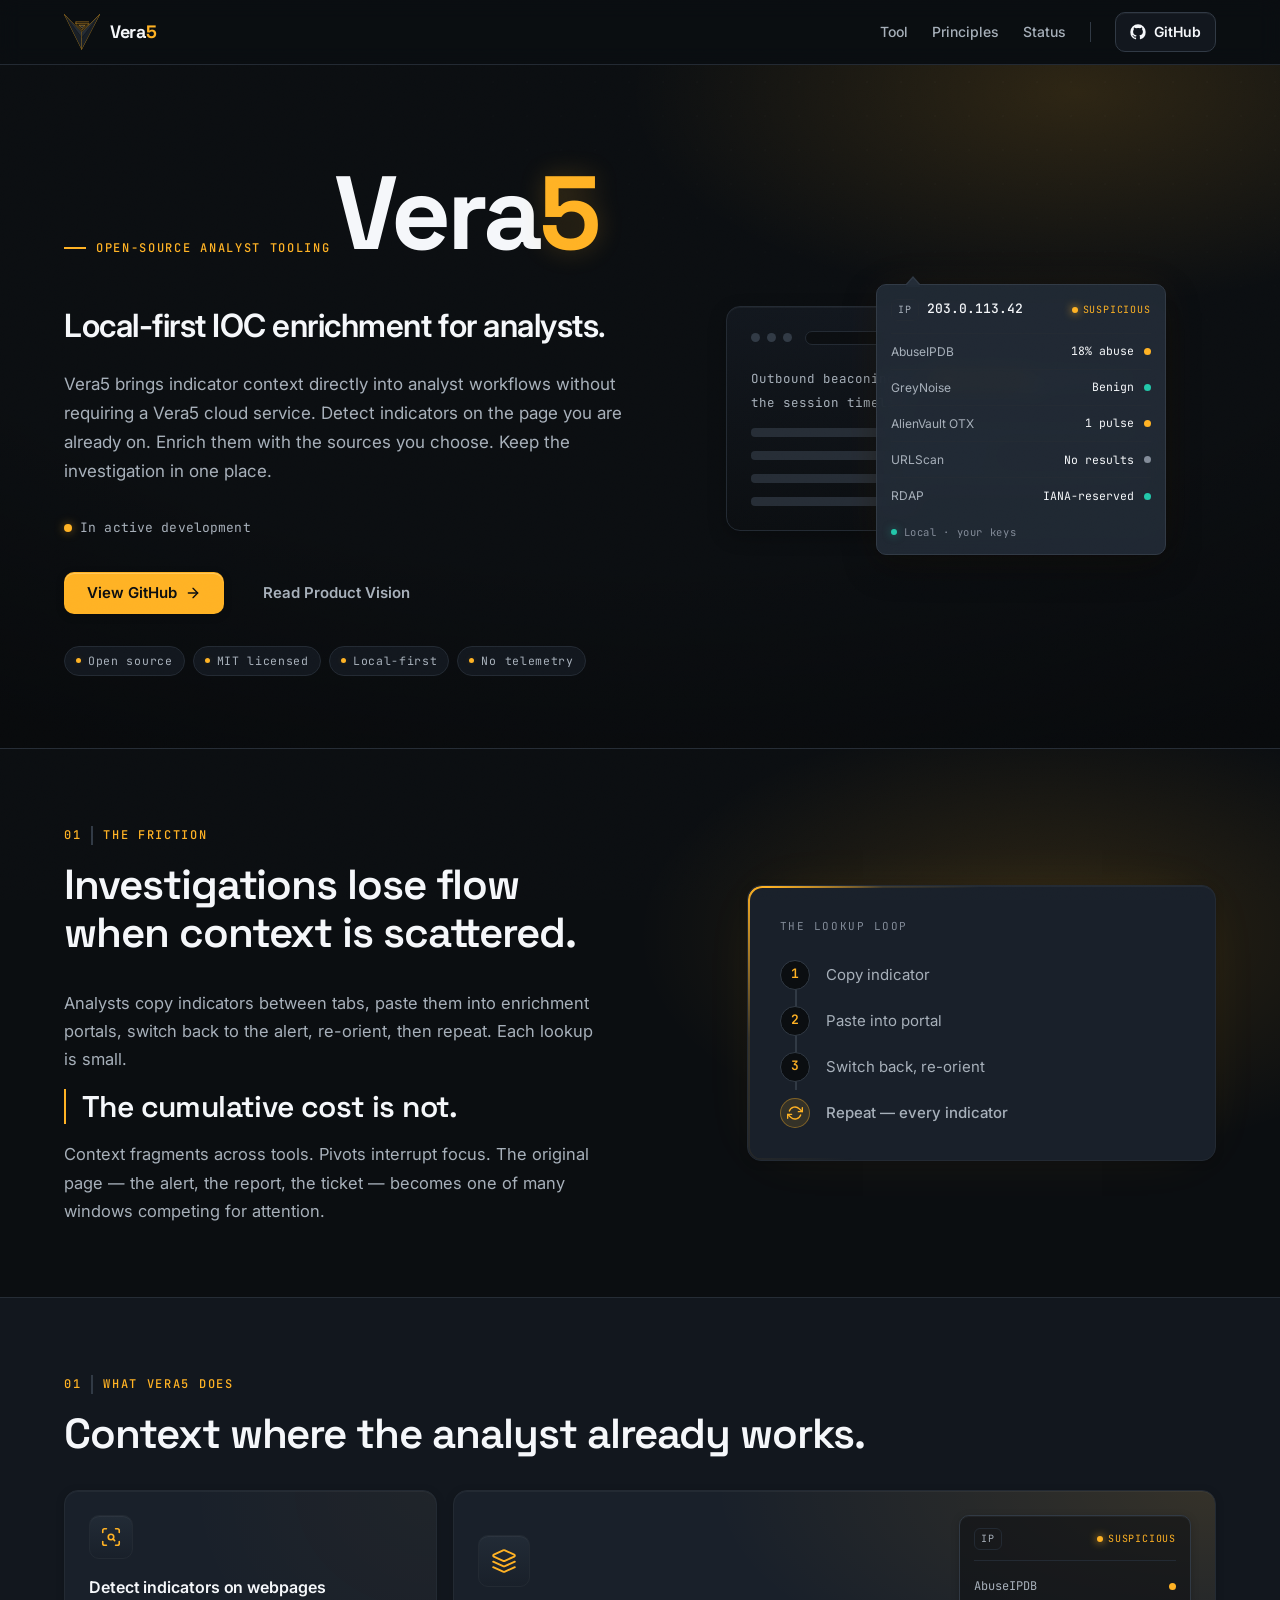
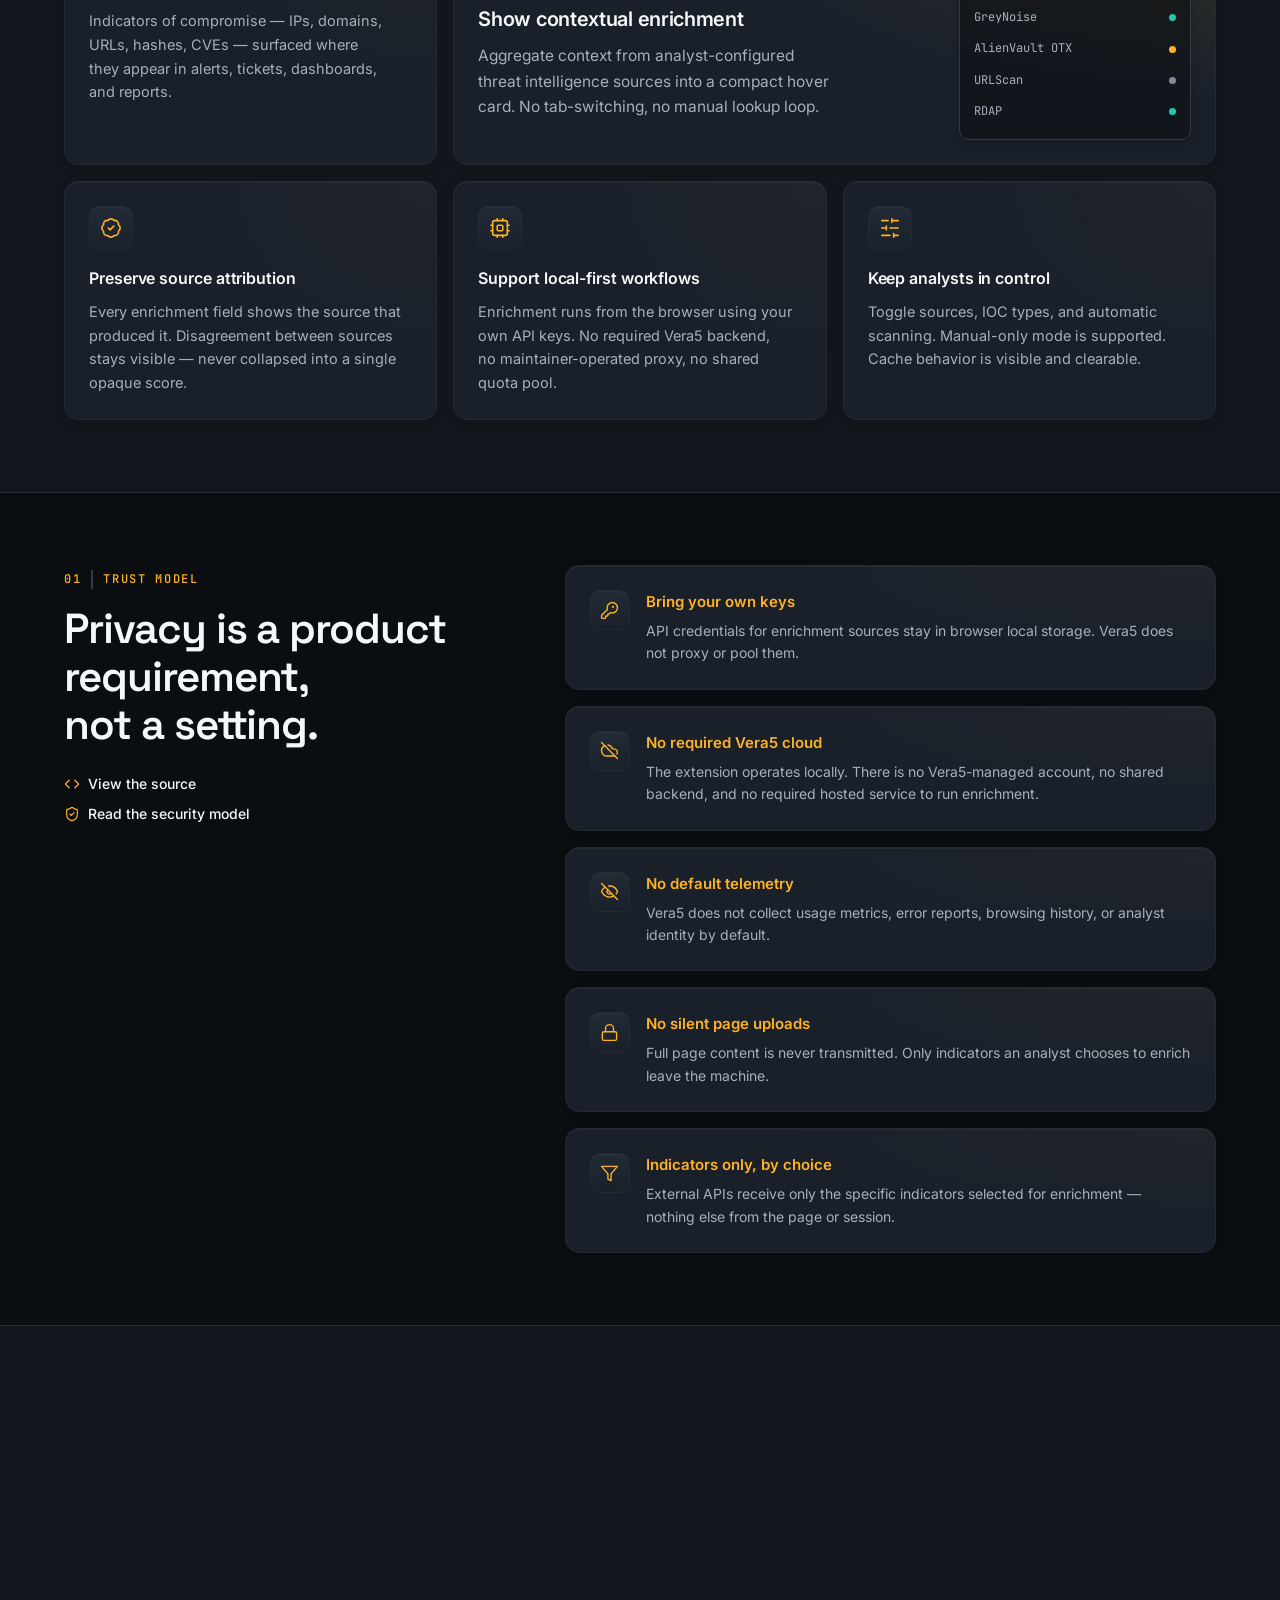
==== frontend/index.html @ a5fadba0 "feat(hero): adjusting UI/UX" ====
<!DOCTYPE html>
<html lang="en">
<head>
<meta charset="UTF-8">
<meta name="viewport" content="width=device-width, initial-scale=1">
<title>Vera5 &mdash; Local-first IOC enrichment for analysts</title>
<meta name="description" content="Vera5 is an open-source, local-first IOC enrichment tool for SOC analysts, CTI researchers, DFIR operators, malware analysts, and threat hunters. Currently in active development.">
<meta name="theme-color" content="#0B0E11">
<meta name="color-scheme" content="dark">
<link rel="canonical" href="https://vera5.io/">

<meta property="og:title" content="Vera5 — Local-first IOC enrichment for analysts">
<meta property="og:description" content="Open-source browser-based IOC enrichment. Local-first. Bring your own keys. No required Vera5 cloud service.">
<meta property="og:type" content="website">
<meta property="og:url" content="https://vera5.io/">
<meta property="og:site_name" content="Vera5">
<meta property="og:locale" content="en_US">
<meta property="og:image" content="https://vera5.io/assets/og-cover.png">
<meta property="og:image:type" content="image/png">
<meta property="og:image:width" content="1200">
<meta property="og:image:height" content="630">
<meta property="og:image:alt" content="Vera5 — local-first IOC enrichment. A hover card showing the IP 203.0.113.42 enriched across AbuseIPDB, GreyNoise, AlienVault OTX, and RDAP.">

<meta name="twitter:card" content="summary_large_image">
<meta name="twitter:title" content="Vera5 — Local-first IOC enrichment for analysts">
<meta name="twitter:description" content="Open-source browser-based IOC enrichment. Local-first. Bring your own keys. No required Vera5 cloud service.">
<meta name="twitter:image" content="https://vera5.io/assets/og-cover.png">

<link rel="preconnect" href="https://fonts.googleapis.com">
<link rel="preconnect" href="https://fonts.gstatic.com" crossorigin>
<link rel="stylesheet" href="https://fonts.googleapis.com/css2?family=Inter:wght@400;500;600;700&family=JetBrains+Mono:wght@400;500;600&family=Space+Grotesk:wght@500;600;700&display=swap">

<link rel="icon" type="image/svg+xml" href="assets/logo.svg">
<link rel="icon" type="image/png" href="assets/logo.png">
<link rel="apple-touch-icon" href="assets/logo.png">

<link rel="stylesheet" href="styles.css">

<script type="application/ld+json">
{
  "@context": "https://schema.org",
  "@type": "SoftwareApplication",
  "name": "Vera5",
  "url": "https://vera5.io/",
  "applicationCategory": "SecurityApplication",
  "operatingSystem": "Web browser",
  "description": "Open-source, local-first IOC enrichment for analysts. Detect indicators on the page you are on and enrich them with the sources you choose — no required Vera5 cloud service.",
  "license": "https://opensource.org/licenses/MIT",
  "isAccessibleForFree": true,
  "offers": { "@type": "Offer", "price": "0", "priceCurrency": "USD" },
  "author": { "@type": "Organization", "name": "Vera5", "url": "https://vera5.io/" },
  "codeRepository": "https://github.com/0xCBradford/Vera5"
}
</script>
</head>
<body>

<a class="skip-link" href="#main">Skip to content</a>

<header class="site-header">
  <div class="container nav-container">
    <a class="brand" href="#" aria-label="Vera5 home">
      <img class="brand-logo" src="assets/logo-mark.svg" alt="" width="36" height="36">
      <span class="brand-mark">Vera<span class="brand-5">5</span></span>
    </a>
    <nav class="primary-nav" aria-label="Primary">
      <a href="#product">Tool</a>
      <a href="#principles">Principles</a>
      <a href="#status">Status</a>
      <span class="nav-divider" aria-hidden="true"></span>
      <a class="nav-github" href="https://github.com/0xCBradford/Vera5" rel="noopener" aria-label="Vera5 on GitHub">
        <svg viewBox="0 0 24 24" fill="currentColor" aria-hidden="true" focusable="false"><path d="M12 .5A11.5 11.5 0 0 0 .5 12a11.5 11.5 0 0 0 7.86 10.92c.575.106.785-.25.785-.555 0-.274-.01-1-.015-1.965-3.197.695-3.872-1.54-3.872-1.54-.523-1.33-1.277-1.685-1.277-1.685-1.043-.713.08-.698.08-.698 1.153.08 1.76 1.184 1.76 1.184 1.026 1.758 2.692 1.25 3.348.955.104-.743.401-1.25.73-1.538-2.553-.29-5.236-1.276-5.236-5.68 0-1.255.448-2.28 1.183-3.085-.119-.29-.513-1.46.112-3.043 0 0 .965-.31 3.165 1.178a10.98 10.98 0 0 1 2.88-.388c.977.004 1.96.132 2.88.388 2.198-1.488 3.162-1.178 3.162-1.178.626 1.583.232 2.753.114 3.043.737.805 1.18 1.83 1.18 3.085 0 4.415-2.687 5.386-5.249 5.67.413.355.78 1.057.78 2.13 0 1.538-.014 2.778-.014 3.156 0 .308.207.667.79.554A11.5 11.5 0 0 0 23.5 12 11.5 11.5 0 0 0 12 .5Z"/></svg>
        <span>GitHub</span>
      </a>
    </nav>
  </div>
</header>

<main id="main">

  <section class="hero">
    <div class="container hero-container">
      <div class="hero-copy">
        <p class="hero-eyebrow"><span class="hero-eyebrow-tick" aria-hidden="true"></span>Open-source analyst tooling</p>
        <h1 class="hero-title">Vera<span class="hero-title-mark">5</span></h1>
        <p class="hero-tagline">Local-first IOC enrichment for analysts.</p>
        <p class="hero-description">
          Vera5 brings indicator context directly into analyst workflows without requiring a Vera5 cloud service. Detect indicators on the page you are already on. Enrich them with the sources you choose. Keep the investigation in one place.
        </p>
        <p class="status-line">
          <span class="status-dot" aria-hidden="true"></span>
          In active development
        </p>
        <div class="hero-actions">
          <a class="btn btn-primary" href="https://github.com/0xCBradford/Vera5" rel="noopener">
            View GitHub
            <svg viewBox="0 0 24 24" fill="none" stroke="currentColor" stroke-width="2" stroke-linecap="round" stroke-linejoin="round" aria-hidden="true" focusable="false"><line x1="5" y1="12" x2="19" y2="12"/><polyline points="12 5 19 12 12 19"/></svg>
          </a>
          <a class="btn btn-secondary" href="#">Read Product Vision</a>
        </div>
        <ul class="hero-creds" aria-label="Project facts">
          <li>Open source</li>
          <li>MIT licensed</li>
          <li>Local-first</li>
          <li>No telemetry</li>
        </ul>
      </div>

      <div class="hero-visual" aria-hidden="true">
        <div class="hv-stage">
          <div class="hv-page">
            <div class="hv-page-head">
              <span class="hv-dot"></span>
              <span class="hv-dot"></span>
              <span class="hv-dot"></span>
              <span class="hv-omnibox"></span>
            </div>
            <p class="hv-text">Outbound beaconing to <span class="hv-ioc">203.0.113.42<span class="hv-cursor"><svg viewBox="0 0 24 24" aria-hidden="true" focusable="false"><path d="M5 2.5l13.5 6.8-5.7 1.4-1.5 5.6z"/></svg></span></span> observed in the session timeline.</p>
            <div class="hv-line"></div>
            <div class="hv-line short"></div>
            <div class="hv-line"></div>
            <div class="hv-line shorter"></div>
          </div>
          <div class="hv-card">
            <div class="hv-card-head">
              <span class="hv-type">IP</span>
              <span class="hv-value">203.0.113.42</span>
              <span class="hv-verdict hv-verdict-amber">Suspicious</span>
            </div>
            <ul class="hv-sources">
              <li><span class="hv-src">AbuseIPDB</span><span class="hv-val">18% abuse</span><span class="hv-flag hv-amber"></span></li>
              <li><span class="hv-src">GreyNoise</span><span class="hv-val">Benign</span><span class="hv-flag hv-teal"></span></li>
              <li><span class="hv-src">AlienVault OTX</span><span class="hv-val">1 pulse</span><span class="hv-flag hv-amber"></span></li>
              <li><span class="hv-src">URLScan</span><span class="hv-val">No results</span><span class="hv-flag hv-muted"></span></li>
              <li><span class="hv-src">RDAP</span><span class="hv-val">IANA-reserved</span><span class="hv-flag hv-teal"></span></li>
            </ul>
            <div class="hv-card-foot">
              <span class="hv-foot-dot"></span>
              Local &middot; your keys
            </div>
          </div>
        </div>
      </div>
    </div>
  </section>

  <section class="section" id="problem">
    <div class="container">
      <div class="problem-layout">
        <div class="problem-copy">
          <p class="section-eyebrow">The friction</p>
          <h2 class="section-title">Investigations lose flow when context is scattered.</h2>
          <div class="section-body">
            <p>Analysts copy indicators between tabs, paste them into enrichment portals, switch back to the alert, re-orient, then repeat. Each lookup is small. <strong class="friction-punch">The cumulative cost is not.</strong></p>
            <p>Context fragments across tools. Pivots interrupt focus. The original page &mdash; the alert, the report, the ticket &mdash; becomes one of many windows competing for attention.</p>
          </div>
        </div>

        <div class="friction-visual" aria-hidden="true">
          <p class="floop-cap">The lookup loop</p>
          <ol class="floop">
            <li><span class="floop-num">1</span><span>Copy indicator</span></li>
            <li><span class="floop-num">2</span><span>Paste into portal</span></li>
            <li><span class="floop-num">3</span><span>Switch back, re-orient</span></li>
            <li class="floop-repeat">
              <span class="floop-num">
                <svg viewBox="0 0 24 24" fill="none" stroke="currentColor" stroke-width="2" stroke-linecap="round" stroke-linejoin="round"><polyline points="23 4 23 10 17 10"/><polyline points="1 20 1 14 7 14"/><path d="M3.51 9a9 9 0 0 1 14.85-3.36L23 10M1 14l4.64 4.36A9 9 0 0 0 20.49 15"/></svg>
              </span>
              <span>Repeat &mdash; every indicator</span>
            </li>
          </ol>
        </div>
      </div>
    </div>
  </section>

  <section class="section section-alt" id="product">
    <div class="container">
      <p class="section-eyebrow">What Vera5 does</p>
      <h2 class="section-title">Context where the analyst already works.</h2>
      <div class="card-grid">

        <article class="card card--scan">
          <span class="card-icon" aria-hidden="true">
            <svg viewBox="0 0 24 24" fill="none" stroke="currentColor" stroke-width="1.75" stroke-linecap="round" stroke-linejoin="round"><path d="M3 7V5a2 2 0 0 1 2-2h2"/><path d="M17 3h2a2 2 0 0 1 2 2v2"/><path d="M21 17v2a2 2 0 0 1-2 2h-2"/><path d="M7 21H5a2 2 0 0 1-2-2v-2"/><circle cx="12" cy="12" r="3"/><path d="m16 16-1.9-1.9"/></svg>
          </span>
          <h3>Detect indicators on webpages</h3>
          <p>Indicators of compromise &mdash; IPs, domains, URLs, hashes, CVEs &mdash; surfaced where they appear in alerts, tickets, dashboards, and reports.</p>
        </article>

        <article class="card card-feature">
          <div class="card-feature-body">
            <span class="card-icon" aria-hidden="true">
              <svg viewBox="0 0 24 24" fill="none" stroke="currentColor" stroke-width="1.75" stroke-linecap="round" stroke-linejoin="round"><path d="m12.83 2.18a2 2 0 0 0-1.66 0L2.6 6.08a1 1 0 0 0 0 1.83l8.58 3.91a2 2 0 0 0 1.66 0l8.58-3.9a1 1 0 0 0 0-1.83Z"/><path d="m22 17.65-9.17 4.16a2 2 0 0 1-1.66 0L2 17.65"/><path d="m22 12.65-9.17 4.16a2 2 0 0 1-1.66 0L2 12.65"/></svg>
            </span>
            <h3>Show contextual enrichment</h3>
            <p>Aggregate context from analyst-configured threat intelligence sources into a compact hover card. No tab-switching, no manual lookup loop.</p>
          </div>
          <div class="card-feature-visual" aria-hidden="true">
            <div class="cfv-card">
              <div class="cfv-head">
                <span class="cfv-type">IP</span>
                <span class="cfv-verdict">Suspicious</span>
              </div>
              <ul class="cfv-rows">
                <li>AbuseIPDB<span class="cfv-flag amber"></span></li>
                <li>GreyNoise<span class="cfv-flag teal"></span></li>
                <li>AlienVault OTX<span class="cfv-flag amber"></span></li>
                <li>URLScan<span class="cfv-flag muted"></span></li>
                <li>RDAP<span class="cfv-flag teal"></span></li>
              </ul>
            </div>
          </div>
        </article>

        <article class="card card--attest">
          <span class="card-icon" aria-hidden="true">
            <svg viewBox="0 0 24 24" fill="none" stroke="currentColor" stroke-width="1.75" stroke-linecap="round" stroke-linejoin="round"><path d="M3.85 8.62a4 4 0 0 1 4.78-4.77 4 4 0 0 1 6.74 0 4 4 0 0 1 4.78 4.78 4 4 0 0 1 0 6.74 4 4 0 0 1-4.77 4.78 4 4 0 0 1-6.75 0 4 4 0 0 1-4.78-4.77 4 4 0 0 1 0-6.76Z"/><path d="m9 12 2 2 4-4"/></svg>
          </span>
          <h3>Preserve source attribution</h3>
          <p>Every enrichment field shows the source that produced it. Disagreement between sources stays visible &mdash; never collapsed into a single opaque score.</p>
        </article>

        <article class="card card--local">
          <span class="card-icon" aria-hidden="true">
            <svg viewBox="0 0 24 24" fill="none" stroke="currentColor" stroke-width="1.75" stroke-linecap="round" stroke-linejoin="round"><rect width="16" height="16" x="4" y="4" rx="2"/><rect width="6" height="6" x="9" y="9" rx="1"/><path d="M15 2v2"/><path d="M15 20v2"/><path d="M2 15h2"/><path d="M2 9h2"/><path d="M20 15h2"/><path d="M20 9h2"/><path d="M9 2v2"/><path d="M9 20v2"/></svg>
          </span>
          <h3>Support local-first workflows</h3>
          <p>Enrichment runs from the browser using your own API keys. No required Vera5 backend, no maintainer-operated proxy, no shared quota pool.</p>
        </article>

        <article class="card card--control">
          <span class="card-icon" aria-hidden="true">
            <svg viewBox="0 0 24 24" fill="none" stroke="currentColor" stroke-width="1.75" stroke-linecap="round" stroke-linejoin="round"><line x1="21" x2="14" y1="4" y2="4"/><line x1="10" x2="3" y1="4" y2="4"/><line x1="21" x2="12" y1="12" y2="12"/><line x1="8" x2="3" y1="12" y2="12"/><line x1="21" x2="16" y1="20" y2="20"/><line x1="12" x2="3" y1="20" y2="20"/><line x1="14" x2="14" y1="2" y2="6"/><line x1="8" x2="8" y1="10" y2="14"/><line x1="16" x2="16" y1="18" y2="22"/></svg>
          </span>
          <h3>Keep analysts in control</h3>
          <p>Toggle sources, IOC types, and automatic scanning. Manual-only mode is supported. Cache behavior is visible and clearable.</p>
        </article>

      </div>
    </div>
  </section>

  <section class="section" id="trust">
    <div class="container">
      <div class="trust-layout">
        <div class="trust-head">
          <p class="section-eyebrow">Trust model</p>
          <h2 class="section-title">Privacy is a product requirement, not a setting.</h2>
          <div class="trust-actions">
            <a class="trust-link" href="https://github.com/0xCBradford/Vera5" rel="noopener">
              <svg viewBox="0 0 24 24" fill="none" stroke="currentColor" stroke-width="1.75" stroke-linecap="round" stroke-linejoin="round" aria-hidden="true" focusable="false"><polyline points="16 18 22 12 16 6"/><polyline points="8 6 2 12 8 18"/></svg>
              View the source
            </a>
            <a class="trust-link" href="#">
              <svg viewBox="0 0 24 24" fill="none" stroke="currentColor" stroke-width="1.75" stroke-linecap="round" stroke-linejoin="round" aria-hidden="true" focusable="false"><path d="M20 13c0 5-3.5 7.5-7.66 8.95a1 1 0 0 1-.67-.01C7.5 20.5 4 18 4 13V6a1 1 0 0 1 1-1c2 0 4.5-1.2 6.24-2.72a1.17 1.17 0 0 1 1.52 0C14.51 3.81 17 5 19 5a1 1 0 0 1 1 1z"/><path d="m9 12 2 2 4-4"/></svg>
              Read the security model
            </a>
          </div>
        </div>
        <ul class="trust-list">

          <li class="trust-item">
            <span class="trust-icon" aria-hidden="true">
              <svg viewBox="0 0 24 24" fill="none" stroke="currentColor" stroke-width="1.75" stroke-linecap="round" stroke-linejoin="round"><path d="M2.586 17.414A2 2 0 0 0 2 18.828V21a1 1 0 0 0 1 1h3a1 1 0 0 0 1-1v-1a1 1 0 0 1 1-1h1a1 1 0 0 0 1-1v-1a1 1 0 0 1 1-1h.172a2 2 0 0 0 1.414-.586l.814-.814a6.5 6.5 0 1 0-4-4z"/><circle cx="16.5" cy="7.5" r=".5" fill="currentColor"/></svg>
            </span>
            <div class="trust-content">
              <h3>Bring your own keys</h3>
              <p>API credentials for enrichment sources stay in browser local storage. Vera5 does not proxy or pool them.</p>
            </div>
          </li>

          <li class="trust-item">
            <span class="trust-icon" aria-hidden="true">
              <svg viewBox="0 0 24 24" fill="none" stroke="currentColor" stroke-width="1.75" stroke-linecap="round" stroke-linejoin="round"><path d="m2 2 20 20"/><path d="M5.782 5.782A7 7 0 0 0 9 19h8.5a4.5 4.5 0 0 0 1.307-.193"/><path d="M21.532 16.5A4.5 4.5 0 0 0 17.5 10h-1.79A7.008 7.008 0 0 0 10 5.07"/></svg>
            </span>
            <div class="trust-content">
              <h3>No required Vera5 cloud</h3>
              <p>The extension operates locally. There is no Vera5-managed account, no shared backend, and no required hosted service to run enrichment.</p>
            </div>
          </li>

          <li class="trust-item">
            <span class="trust-icon" aria-hidden="true">
              <svg viewBox="0 0 24 24" fill="none" stroke="currentColor" stroke-width="1.75" stroke-linecap="round" stroke-linejoin="round"><path d="M10.733 5.076a10.744 10.744 0 0 1 11.205 6.575 1 1 0 0 1 0 .696 10.747 10.747 0 0 1-1.444 2.49"/><path d="M14.084 14.158a3 3 0 0 1-4.242-4.242"/><path d="M17.479 17.499a10.75 10.75 0 0 1-15.417-5.151 1 1 0 0 1 0-.696 10.75 10.75 0 0 1 4.446-5.143"/><path d="m2 2 20 20"/></svg>
            </span>
            <div class="trust-content">
              <h3>No default telemetry</h3>
              <p>Vera5 does not collect usage metrics, error reports, browsing history, or analyst identity by default.</p>
            </div>
          </li>

          <li class="trust-item">
            <span class="trust-icon" aria-hidden="true">
              <svg viewBox="0 0 24 24" fill="none" stroke="currentColor" stroke-width="1.75" stroke-linecap="round" stroke-linejoin="round"><rect width="18" height="11" x="3" y="11" rx="2" ry="2"/><path d="M7 11V7a5 5 0 0 1 10 0v4"/></svg>
            </span>
            <div class="trust-content">
              <h3>No silent page uploads</h3>
              <p>Full page content is never transmitted. Only indicators an analyst chooses to enrich leave the machine.</p>
            </div>
          </li>

          <li class="trust-item">
            <span class="trust-icon" aria-hidden="true">
              <svg viewBox="0 0 24 24" fill="none" stroke="currentColor" stroke-width="1.75" stroke-linecap="round" stroke-linejoin="round"><polygon points="22 3 2 3 10 12.46 10 19 14 21 14 12.46 22 3"/></svg>
            </span>
            <div class="trust-content">
              <h3>Indicators only, by choice</h3>
              <p>External APIs receive only the specific indicators selected for enrichment &mdash; nothing else from the page or session.</p>
            </div>
          </li>

        </ul>
      </div>
    </div>
  </section>

  <section class="section section-alt" id="audience">
    <div class="container">
      <p class="section-eyebrow">Built for</p>
      <h2 class="section-title">Analyst workflows, not demo environments.</h2>
      <dl class="audience-list">
        <div class="audience-row">
          <span class="audience-icon" aria-hidden="true">
            <svg viewBox="0 0 24 24" fill="none" stroke="currentColor" stroke-width="1.75" stroke-linecap="round" stroke-linejoin="round"><path d="M22 12h-4l-3 9L9 3l-3 9H2"/></svg>
          </span>
          <dt>SOC triage</dt>
          <dd>Faster context on alerts inside SIEM, EDR, and ticketing dashboards.</dd>
        </div>
        <div class="audience-row">
          <span class="audience-icon" aria-hidden="true">
            <svg viewBox="0 0 24 24" fill="none" stroke="currentColor" stroke-width="1.75" stroke-linecap="round" stroke-linejoin="round"><circle cx="11" cy="11" r="7"/><path d="m21 21-4.3-4.3"/></svg>
          </span>
          <dt>CTI research</dt>
          <dd>Inline pivots while reading threat reports, OSINT, and infrastructure write-ups.</dd>
        </div>
        <div class="audience-row">
          <span class="audience-icon" aria-hidden="true">
            <svg viewBox="0 0 24 24" fill="none" stroke="currentColor" stroke-width="1.75" stroke-linecap="round" stroke-linejoin="round"><path d="M3 12a9 9 0 1 0 3-6.7L3 8"/><path d="M3 3v5h5"/><path d="M12 7v5l4 2"/></svg>
          </span>
          <dt>DFIR review</dt>
          <dd>Enrichment for indicators in timelines, logs, CSV exports, and HTML reports.</dd>
        </div>
        <div class="audience-row">
          <span class="audience-icon" aria-hidden="true">
            <svg viewBox="0 0 24 24" fill="none" stroke="currentColor" stroke-width="1.75" stroke-linecap="round" stroke-linejoin="round"><path d="M14 5a2 2 0 0 0-4 0"/><rect x="8" y="6" width="8" height="12" rx="4"/><path d="M12 7v11"/><path d="M5 9h3"/><path d="M16 9h3"/><path d="M5 14h3"/><path d="M16 14h3"/><path d="m6 5 2 2"/><path d="m18 5-2 2"/></svg>
          </span>
          <dt>Malware analysis</dt>
          <dd>Pivot extracted strings and infrastructure references without leaving the report.</dd>
        </div>
        <div class="audience-row">
          <span class="audience-icon" aria-hidden="true">
            <svg viewBox="0 0 24 24" fill="none" stroke="currentColor" stroke-width="1.75" stroke-linecap="round" stroke-linejoin="round"><circle cx="12" cy="12" r="9"/><line x1="22" y1="12" x2="19" y2="12"/><line x1="5" y1="12" x2="2" y2="12"/><line x1="12" y1="5" x2="12" y2="2"/><line x1="12" y1="22" x2="12" y2="19"/></svg>
          </span>
          <dt>Threat hunting</dt>
          <dd>Lightweight context layer for investigative browsing and pivot work.</dd>
        </div>
      </dl>
    </div>
  </section>

  <section class="section" id="status">
    <div class="container">
      <p class="section-eyebrow">Current status</p>
      <h2 class="section-title">In active development.</h2>
      <div class="status-grid">
        <div class="section-body">
          <p>The current focus is the browser extension scaffold, indicator detection, and the first enrichment connectors. CLI support and an optional local backend are planned for later releases.</p>
          <p>Initial integration targets &mdash; AbuseIPDB, AlienVault OTX, URLScan, GreyNoise Community, and RDAP &mdash; are in development. Additional sources, an optional self-hosted backend, and an opt-in local LLM summary layer are part of the longer-term direction outlined in the product vision.</p>
          <p>Public documentation and source code are being prepared alongside the extension.</p>
        </div>
        <aside class="status-panel" aria-label="Surface status">
          <div class="status-panel-head">
            <h3 class="status-panel-title">Tracked surfaces</h3>
            <span class="status-count"><span class="status-count-dot" aria-hidden="true"></span>3 live</span>
          </div>
          <ul class="status-track">
            <li class="status-item is-active">
              <span class="status-node" aria-hidden="true"></span>
              <span class="surface">Browser extension</span>
              <span class="state state-active">In development</span>
            </li>
            <li class="status-item is-active">
              <span class="status-node" aria-hidden="true"></span>
              <span class="surface">IOC detector</span>
              <span class="state state-active">In development</span>
            </li>
            <li class="status-item is-active">
              <span class="status-node" aria-hidden="true"></span>
              <span class="surface">First connectors</span>
              <span class="state state-active">In development</span>
            </li>
            <li class="status-item is-planned">
              <span class="status-node" aria-hidden="true"></span>
              <span class="surface">Local backend</span>
              <span class="state state-planned">Planned</span>
            </li>
            <li class="status-item is-planned">
              <span class="status-node" aria-hidden="true"></span>
              <span class="surface">Local LLM summary</span>
              <span class="state state-planned">Planned</span>
            </li>
            <li class="status-item is-planned">
              <span class="status-node" aria-hidden="true"></span>
              <span class="surface">CLI</span>
              <span class="state state-planned">Planned</span>
            </li>
          </ul>
        </aside>
      </div>
    </div>
  </section>

  <section class="section section-alt" id="principles">
    <div class="container">
      <p class="section-eyebrow">Design principles</p>
      <h2 class="section-title">Decisions that shape every part of the tool.</h2>
      <ol class="principles-list">
        <li class="principle">
          <span class="principle-num" aria-hidden="true">01</span>
          <div class="principle-body">
            <h3>Precision over spectacle.</h3>
            <p>Readability and speed before visual gimmicks.</p>
          </div>
        </li>
        <li class="principle">
          <span class="principle-num" aria-hidden="true">02</span>
          <div class="principle-body">
            <h3>Analyst control over automation.</h3>
            <p>Decisions about what gets queried, cached, and shown stay with the operator.</p>
          </div>
        </li>
        <li class="principle">
          <span class="principle-num" aria-hidden="true">03</span>
          <div class="principle-body">
            <h3>Attribution over black-box scoring.</h3>
            <p>Sources are always visible. Disagreement is surfaced, not averaged away.</p>
          </div>
        </li>
        <li class="principle">
          <span class="principle-num" aria-hidden="true">04</span>
          <div class="principle-body">
            <h3>Local-first over forced cloud.</h3>
            <p>Cloud dependency is opt-in, never required.</p>
          </div>
        </li>
        <li class="principle">
          <span class="principle-num" aria-hidden="true">05</span>
          <div class="principle-body">
            <h3>Open-source over hidden behavior.</h3>
            <p>The code is auditable. The trust model is documented, not assumed.</p>
          </div>
        </li>
      </ol>
    </div>
  </section>

</main>

<footer class="site-footer">
  <div class="container">
    <div class="footer-grid">
      <div class="footer-brand">
        <div class="footer-brand-row">
          <img class="footer-logo" src="assets/logo-mark.svg" alt="" width="56" height="56">
          <h3>Vera<span class="brand-5">5</span></h3>
        </div>
        <p>Open-source analyst tooling for IOC enrichment.</p>
      </div>
      <div class="footer-col">
        <h4>Project</h4>
        <ul>
          <li><a href="https://github.com/0xCBradford/Vera5" rel="noopener">GitHub</a></li>
        </ul>
      </div>
      <div class="footer-col">
        <h4>Docs</h4>
        <ul>
          <li><a href="#">Product Vision</a></li>
          <li><a href="#">Security Model</a></li>
        </ul>
      </div>
      <div class="footer-col">
        <h4>Site</h4>
        <ul>
          <li><a href="#product">Tool</a></li>
          <li><a href="#principles">Principles</a></li>
          <li><a href="#status">Status</a></li>
        </ul>
      </div>
    </div>
    <div class="footer-bottom">
      <span>vera5.io</span>
      <span>Open source &middot; MIT</span>
    </div>
  </div>
</footer>

</body>
</html>
---- frontend/styles.css ----
/* ============================================================
   Vera5 — design tokens
   ============================================================ */

:root {
  /* Brand primitives (source of truth — Domain-Assets) */
  --void-black: #0B0E11;
  --graphite: #13171C;
  --dark-slate: #1A2027;

  --electric-amber: #FFB224;
  --signal-red: #FF4D5A;
  --terminal-teal: #22C7A9;
  --deep-violet: #8B5CF6;

  /* Signature accent — refined operational gold */
  --accent: #FFB224;
  --accent-hover: #FFC24D;
  --accent-weak: rgba(255, 178, 36, 0.12);
  --accent-glow: rgba(255, 178, 36, 0.14);

  /* Semantic status (teal/violet reserved — not decorative) */
  --status-connected: var(--terminal-teal);
  --status-advanced: var(--deep-violet);

  /* Layered surface scale */
  --surface-page: #0B0E11;
  --surface-1: #12171E;
  --surface-2: #19202A;
  --surface-raised: #222B36;

  /* Text */
  --text-primary: #F5F7FA;
  --text-secondary: #A7B0BA;
  --text-low: #828B98;

  /* Borders */
  --border-soft: #262D36;
  --border-hard: #313A45;
  --border-hairline: #232A33;
  --border-strong: #313A45;
  --border-accent: rgba(255, 178, 36, 0.38);

  /* Typography — display (Space Grotesk) / body (Inter) / mono (JetBrains) */
  --font-ui: "Inter", system-ui, -apple-system, "Segoe UI", Roboto, sans-serif;
  --font-hero: "Space Grotesk", "Inter", system-ui, sans-serif;
  --font-display: "Space Grotesk", "Inter", system-ui, sans-serif;
  --font-mono: "JetBrains Mono", ui-monospace, "SFMono-Regular", Consolas, monospace;

  /* Spacing — 8px scale */
  --s-xs: 4px;
  --s-sm: 8px;
  --s-md: 16px;
  --s-lg: 24px;
  --s-xl: 32px;
  --s-2xl: 48px;
  --s-section: 72px;
  --s-hero: 96px;

  /* Radii */
  --r-sm: 6px;
  --r-md: 10px;
  --r-lg: 14px;

  /* Shadows */
  --shadow-low: 0 2px 8px rgba(0, 0, 0, 0.18);
  --shadow-med: 0 6px 18px rgba(0, 0, 0, 0.28);
  --shadow-high: 0 12px 32px rgba(0, 0, 0, 0.35);

  /* Surface depth — inner top highlight on raised surfaces */
  --highlight-top: inset 0 1px 0 rgba(245, 247, 250, 0.045);

  /* Film grain — kills banding on dark surfaces */
  --grain: url("data:image/svg+xml,%3Csvg xmlns='http://www.w3.org/2000/svg' width='140' height='140'%3E%3Cfilter id='n'%3E%3CfeTurbulence type='fractalNoise' baseFrequency='0.85' numOctaves='2' stitchTiles='stitch'/%3E%3C/filter%3E%3Crect width='100%25' height='100%25' filter='url(%23n)'/%3E%3C/svg%3E");

  /* Motion */
  --t-hover: 140ms;
  --t-card: 200ms;
  --t-pulse: 2.6s;
  --t-ambient: 6s;
  --ease-out: cubic-bezier(0.16, 1, 0.3, 1);

  /* Accent glow scale — keeps every hover/active glow on one intensity ramp */
  --glow-sm: 0 0 16px var(--accent-glow);
  --glow-md: 0 0 26px rgba(255, 178, 36, 0.28);

  /* Layout */
  --content-max: 1200px;
}

/* ============================================================
   Base
   ============================================================ */

*,
*::before,
*::after { box-sizing: border-box; }

html {
  scroll-behavior: smooth;
  -webkit-text-size-adjust: 100%;
}

body {
  margin: 0;
  background: var(--surface-page);
  color: var(--text-primary);
  font-family: var(--font-ui);
  font-size: 16px;
  line-height: 1.6;
  -webkit-font-smoothing: antialiased;
  -moz-osx-font-smoothing: grayscale;
  text-rendering: optimizeLegibility;
}

/* Modern text shaping — balanced headlines, no orphans in body copy.
   Progressive enhancement: ignored where unsupported. */
h1, h2, h3, .hero-tagline { text-wrap: balance; }
p { text-wrap: pretty; }

/* Site-wide film grain */
body::after {
  content: "";
  position: fixed;
  inset: 0;
  z-index: 2;
  pointer-events: none;
  background-image: var(--grain);
  background-size: 140px 140px;
  opacity: 0.038;
  mix-blend-mode: overlay;
}

@media (prefers-reduced-motion: reduce) {
  *,
  *::before,
  *::after {
    animation-duration: 0.01ms !important;
    transition-duration: 0.01ms !important;
    scroll-behavior: auto !important;
  }
}

a {
  color: inherit;
  text-decoration: none;
  transition: color var(--t-hover) var(--ease-out);
}

img,
svg { display: block; max-width: 100%; }

h1, h2, h3, h4 {
  color: var(--text-primary);
  margin: 0;
}

p { margin: 0; }

ul, ol, dl { margin: 0; padding: 0; }

/* ============================================================
   Layout
   ============================================================ */

.container {
  width: 100%;
  max-width: var(--content-max);
  margin: 0 auto;
  padding: 0 var(--s-lg);
}

/* ============================================================
   Accessibility
   ============================================================ */

.skip-link {
  position: absolute;
  top: -100px;
  left: var(--s-md);
  background: var(--accent);
  color: var(--void-black);
  padding: var(--s-sm) var(--s-md);
  border-radius: var(--r-sm);
  font-weight: 600;
  z-index: 100;
}
.skip-link:focus {
  top: var(--s-md);
  outline: 2px solid var(--text-primary);
  outline-offset: 2px;
}

a:focus-visible,
button:focus-visible {
  outline: 2px solid var(--accent);
  outline-offset: 3px;
  border-radius: var(--r-sm);
}

/* ============================================================
   Header
   ============================================================ */

.site-header {
  position: sticky;
  top: 0;
  z-index: 50;
  background: rgba(11, 14, 17, 0.72);
  backdrop-filter: saturate(140%) blur(10px);
  -webkit-backdrop-filter: saturate(140%) blur(10px);
  border-bottom: 1px solid var(--border-hairline);
}

/* Scroll-aware elevation: airy at the top, firmer once scrolled.
   Script-free (same animation-timeline pattern used for reveals). */
@media (prefers-reduced-motion: no-preference) {
  @supports (animation-timeline: scroll()) {
    .site-header {
      animation: header-elevate linear both;
      animation-timeline: scroll(root);
      animation-range: 0 110px;
    }
    @keyframes header-elevate {
      to {
        background: rgba(11, 14, 17, 0.92);
        border-bottom-color: var(--border-hard);
        box-shadow: var(--shadow-med);
      }
    }
  }
}

.nav-container {
  display: flex;
  align-items: center;
  justify-content: space-between;
  gap: var(--s-lg);
  padding-top: 12px;
  padding-bottom: 12px;
}

.brand {
  font-family: var(--font-hero);
  font-weight: 700;
  font-size: 18px;
  letter-spacing: -0.02em;
  color: var(--text-primary);
  display: inline-flex;
  align-items: center;
  gap: 10px;
}
.brand-logo {
  width: 36px;
  height: 36px;
  flex-shrink: 0;
}
.brand-5 { color: var(--accent); }

.primary-nav {
  display: flex;
  align-items: center;
  gap: var(--s-lg);
  font-size: 14px;
  font-weight: 500;
}
.primary-nav a:not(.nav-github) {
  position: relative;
  color: var(--text-secondary);
  padding: 6px 0;
  transition: color var(--t-hover) var(--ease-out);
}
.primary-nav a:not(.nav-github)::after {
  content: "";
  position: absolute;
  left: 0;
  right: 0;
  bottom: 0;
  height: 1.5px;
  background: var(--accent);
  transform: scaleX(0);
  transform-origin: left center;
  transition: transform var(--t-hover) var(--ease-out);
}
.primary-nav a:not(.nav-github):hover {
  color: var(--text-primary);
}
.primary-nav a:not(.nav-github):hover::after {
  transform: scaleX(1);
}

.nav-divider {
  width: 1px;
  height: 20px;
  background: var(--border-hard);
  flex-shrink: 0;
}

.nav-github {
  display: inline-flex;
  align-items: center;
  gap: 8px;
  padding: 8px 14px;
  border-radius: var(--r-md);
  border: 1px solid var(--border-hard);
  background: var(--surface-1);
  color: var(--text-primary);
  font-weight: 600;
  box-shadow: var(--highlight-top);
  transition:
    border-color var(--t-hover) var(--ease-out),
    background var(--t-hover) var(--ease-out),
    box-shadow var(--t-hover) var(--ease-out),
    transform var(--t-hover) var(--ease-out);
}
.nav-github svg {
  width: 16px;
  height: 16px;
  flex-shrink: 0;
}
.nav-github:hover {
  border-color: var(--border-accent);
  background: var(--surface-2);
  box-shadow: var(--glow-sm), var(--highlight-top);
  transform: translateY(-1px);
}

/* ============================================================
   Hero
   ============================================================ */

.hero {
  position: relative;
  padding: var(--s-hero) 0 var(--s-section);
  overflow: hidden;
  background:
    radial-gradient(125% 120% at 50% 16%, transparent 46%, rgba(0, 0, 0, 0.5)),
    var(--surface-page);
  border-bottom: 1px solid var(--border-soft);
}
.hero::after {
  content: "";
  position: absolute;
  inset: 0;
  pointer-events: none;
  background: radial-gradient(58% 52% at 84% 4%, var(--accent-glow), transparent 60%);
  animation: hero-glow-drift 20s var(--ease-out) infinite alternate;
}
.hero::before {
  content: "";
  position: absolute;
  inset: 0;
  background-image: radial-gradient(circle, rgba(245, 247, 250, 0.02) 1px, transparent 1px);
  background-size: 34px 34px;
  -webkit-mask-image: radial-gradient(120% 85% at 82% 0%, #000 8%, transparent 68%);
  mask-image: radial-gradient(120% 85% at 82% 0%, #000 8%, transparent 68%);
  pointer-events: none;
}
.hero-container {
  position: relative;
  z-index: 1;
  display: grid;
  grid-template-columns: 1.02fr 0.98fr;
  gap: var(--s-2xl);
  align-items: center;
}
.hero-copy { min-width: 0; }
.hero-eyebrow {
  display: inline-flex;
  align-items: center;
  gap: 10px;
  font-family: var(--font-mono);
  font-size: 12px;
  font-weight: 500;
  letter-spacing: 0.14em;
  text-transform: uppercase;
  color: var(--accent);
  margin-bottom: var(--s-lg);
}
.hero-eyebrow-tick {
  width: 22px;
  height: 2px;
  background: var(--accent);
}
.hero-creds {
  list-style: none;
  display: flex;
  flex-wrap: wrap;
  gap: var(--s-sm);
  margin: var(--s-xl) 0 0;
  padding: 0;
}
.hero-creds li {
  display: inline-flex;
  align-items: center;
  gap: 7px;
  font-family: var(--font-mono);
  font-size: 11.5px;
  letter-spacing: 0.06em;
  color: var(--text-secondary);
  padding: 5px 11px;
  border: 1px solid var(--border-hairline);
  border-radius: 999px;
  background: var(--surface-1);
}
.hero-creds li::before {
  content: "";
  width: 5px;
  height: 5px;
  border-radius: 50%;
  background: var(--accent);
  box-shadow: 0 0 6px var(--accent-glow);
}
.hero-title {
  font-family: var(--font-hero);
  font-weight: 700;
  font-size: clamp(56px, 9vw, 104px);
  line-height: 1;
  letter-spacing: -0.04em;
  position: relative;
  display: inline-block;
}
.hero-title-mark {
  color: var(--accent);
  text-shadow: 0 0 26px rgba(255, 178, 36, 0.22);
}
/* Occasional light "sheen" glint that sweeps across the wordmark.
   An overlay copy of the text, clipped to the glyphs, carries a moving
   highlight band. The two-tone Vera/5 underneath shows through unchanged. */
.hero-title::after {
  content: "Vera5";
  position: absolute;
  inset: 0;
  pointer-events: none;
  background: linear-gradient(
    110deg,
    transparent 38%,
    rgba(255, 226, 170, 0.85) 50%,
    transparent 62%
  );
  background-size: 220% 100%;
  background-position: 150% 0;
  -webkit-background-clip: text;
  background-clip: text;
  -webkit-text-fill-color: transparent;
  color: transparent;
  animation: wordmark-sheen 7s ease-in-out infinite;
}
@keyframes wordmark-sheen {
  /* quick glint (~1.1s) then a long rest off-screen — occasional, not shimmery */
  0%   { background-position: 150% 0; }
  16%  { background-position: -50% 0; }
  100% { background-position: -50% 0; }
}
.hero-tagline {
  font-family: var(--font-ui);
  font-weight: 600;
  font-size: clamp(22px, 2.6vw, 32px);
  line-height: 1.25;
  letter-spacing: -0.015em;
  color: var(--text-primary);
  margin-top: var(--s-lg);
  max-width: 820px;
}
.hero-description {
  font-size: 17px;
  line-height: 1.7;
  color: var(--text-secondary);
  max-width: 560px;
  margin-top: var(--s-lg);
}
.status-line {
  font-family: var(--font-mono);
  font-size: 13px;
  color: var(--text-secondary);
  margin-top: var(--s-xl);
  display: inline-flex;
  align-items: center;
  gap: var(--s-sm);
  letter-spacing: 0.01em;
}
.status-dot {
  width: 8px;
  height: 8px;
  border-radius: 50%;
  background: var(--accent);
  box-shadow: 0 0 10px rgba(255, 178, 36, 0.5);
  flex-shrink: 0;
  animation: status-pulse var(--t-pulse) var(--ease-out) infinite;
}
.hero-actions {
  margin-top: var(--s-xl);
  display: flex;
  align-items: center;
  gap: var(--s-md);
  flex-wrap: wrap;
}

/* ============================================================
   Hero product visual — Vera5 hover card over a report
   (illustrative UI; drop-in slot for a real screenshot/recording)
   ============================================================ */

.hero-visual {
  position: relative;
  display: flex;
  justify-content: center;
  align-items: center;
  min-height: 360px;
}
.hv-stage {
  position: relative;
  width: 100%;
  max-width: 440px;
}
.hv-page {
  position: relative;
  display: flex;
  flex-direction: column;
  gap: 14px;
  padding: var(--s-lg);
  background: linear-gradient(180deg, var(--surface-1), var(--surface-page));
  border: 1px solid var(--border-hairline);
  border-radius: var(--r-lg);
  box-shadow: var(--highlight-top), var(--shadow-med);
}
.hv-page-head {
  display: flex;
  align-items: center;
  gap: 7px;
  margin-bottom: var(--s-sm);
}
.hv-dot {
  width: 9px;
  height: 9px;
  border-radius: 50%;
  background: var(--border-strong);
  flex-shrink: 0;
}
.hv-omnibox {
  flex: 1;
  height: 14px;
  margin-left: 6px;
  border-radius: 999px;
  background: var(--surface-page);
  border: 1px solid var(--border-hairline);
}
.hv-line {
  height: 9px;
  border-radius: 4px;
  background: var(--border-soft);
}
.hv-line.short { width: 64%; }
.hv-line.shorter { width: 42%; }
.hv-text {
  font-family: var(--font-mono);
  font-size: 12.5px;
  line-height: 1.9;
  color: var(--text-secondary);
}
.hv-ioc {
  position: relative;
  color: var(--accent);
  font-weight: 500;
  background: var(--accent-weak);
  border-bottom: 1px dashed rgba(255, 178, 36, 0.6);
  border-radius: 4px;
  padding: 1px 5px;
}
.hv-cursor {
  position: absolute;
  right: -11px;
  bottom: -13px;
  width: 18px;
  height: 18px;
  pointer-events: none;
}
.hv-cursor svg {
  width: 18px;
  height: 18px;
  fill: var(--text-primary);
  filter: drop-shadow(0 1px 2px rgba(0, 0, 0, 0.7));
}
.hv-card {
  position: absolute;
  right: 0;
  bottom: -24px;
  width: 290px;
  padding: 14px;
  background: rgba(34, 43, 54, 0.92);
  backdrop-filter: blur(10px) saturate(140%);
  -webkit-backdrop-filter: blur(10px) saturate(140%);
  border: 1px solid var(--border-strong);
  border-radius: var(--r-md);
  box-shadow: var(--shadow-high), 0 0 44px rgba(255, 178, 36, 0.06);
}
/* Tooltip tail — anchors the card back to the indicator above-left. */
.hv-card::before,
.hv-card::after {
  content: "";
  position: absolute;
  left: 28px;
  width: 0;
  height: 0;
  border-left: 8px solid transparent;
  border-right: 8px solid transparent;
}
.hv-card::before {
  top: -9px;
  border-bottom: 9px solid var(--border-strong);
}
.hv-card::after {
  top: -7px;
  border-bottom: 9px solid rgba(34, 43, 54, 0.92);
}
.hv-card-head {
  display: flex;
  align-items: center;
  gap: 8px;
  margin-bottom: 12px;
}
.hv-type {
  font-family: var(--font-mono);
  font-size: 10px;
  letter-spacing: 0.1em;
  text-transform: uppercase;
  color: var(--text-secondary);
  border: 1px solid var(--border-hairline);
  border-radius: var(--r-sm);
  padding: 2px 6px;
}
.hv-value {
  font-family: var(--font-mono);
  font-size: 13px;
  font-weight: 500;
  color: var(--text-primary);
}
.hv-verdict {
  margin-left: auto;
  display: inline-flex;
  align-items: center;
  gap: 5px;
  font-family: var(--font-mono);
  font-size: 10px;
  letter-spacing: 0.08em;
  text-transform: uppercase;
}
.hv-verdict::before {
  content: "";
  width: 6px;
  height: 6px;
  border-radius: 50%;
  background: currentColor;
  box-shadow: 0 0 8px currentColor;
}
.hv-verdict-amber { color: var(--accent); }
.hv-sources {
  list-style: none;
  display: flex;
  flex-direction: column;
  border-top: 1px solid var(--border-hairline);
}
.hv-sources li {
  display: flex;
  align-items: center;
  gap: 10px;
  padding: 8px 0;
  border-bottom: 1px solid var(--border-hairline);
}
.hv-sources li:last-child { border-bottom: 0; }
.hv-src {
  font-size: 12px;
  color: var(--text-secondary);
  min-width: 94px;
}
.hv-val {
  margin-left: auto;
  font-family: var(--font-mono);
  font-size: 11.5px;
  color: var(--text-primary);
}
.hv-flag {
  width: 7px;
  height: 7px;
  border-radius: 50%;
  flex-shrink: 0;
}
.hv-amber { background: var(--accent); }
.hv-teal { background: var(--status-connected); }
.hv-muted { background: var(--text-low); }
.hv-card-foot {
  display: flex;
  align-items: center;
  gap: 7px;
  margin-top: 10px;
  font-family: var(--font-mono);
  font-size: 10.5px;
  letter-spacing: 0.06em;
  color: var(--text-low);
}
.hv-foot-dot {
  width: 6px;
  height: 6px;
  border-radius: 50%;
  background: var(--status-connected);
  box-shadow: 0 0 8px rgba(34, 199, 169, 0.5);
}

/* Hover card comes alive: gentle float + live status pulses */
@keyframes hv-float {
  0%, 100% { transform: translateY(0); }
  50% { transform: translateY(-6px); }
}
@keyframes status-pulse-teal {
  0% { box-shadow: 0 0 8px rgba(34, 199, 169, 0.6), 0 0 0 0 rgba(34, 199, 169, 0.35); }
  70% { box-shadow: 0 0 8px rgba(34, 199, 169, 0.6), 0 0 0 6px rgba(34, 199, 169, 0); }
  100% { box-shadow: 0 0 8px rgba(34, 199, 169, 0.6), 0 0 0 0 rgba(34, 199, 169, 0); }
}
@media (prefers-reduced-motion: no-preference) {
  .hv-card { animation: hv-float var(--t-ambient) ease-in-out infinite; }
  .hv-verdict::before { animation: status-pulse var(--t-pulse) var(--ease-out) infinite; }
  .hv-foot-dot { animation: status-pulse-teal var(--t-pulse) var(--ease-out) infinite; }
}

/* ============================================================
   Buttons
   ============================================================ */

.btn {
  display: inline-flex;
  align-items: center;
  gap: var(--s-sm);
  padding: 12px 22px;
  border-radius: var(--r-md);
  font-family: var(--font-ui);
  font-weight: 600;
  font-size: 15px;
  line-height: 1;
  border: 1px solid transparent;
  cursor: pointer;
  transition:
    background var(--t-hover) var(--ease-out),
    border-color var(--t-hover) var(--ease-out),
    box-shadow var(--t-hover) var(--ease-out),
    transform var(--t-hover) var(--ease-out),
    color var(--t-hover) var(--ease-out);
}
.btn svg {
  width: 16px;
  height: 16px;
}
.btn-primary {
  background: var(--accent);
  color: var(--void-black);
  box-shadow: 0 1px 0 rgba(255, 255, 255, 0.25) inset, var(--shadow-low);
}
.btn-primary:hover {
  background: var(--accent-hover);
  box-shadow: var(--glow-md);
  transform: translateY(-1px);
}
.btn-secondary {
  background: transparent;
  color: var(--text-secondary);
  border-color: transparent;
}
.btn-secondary:hover {
  color: var(--text-primary);
  background: var(--surface-2);
  border-color: var(--border-hairline);
  transform: translateY(-1px);
}

/* ============================================================
   Section primitives
   ============================================================ */

main { counter-reset: vera-section; }

.section {
  padding: var(--s-section) 0;
  border-bottom: 1px solid var(--border-soft);
}
.section-alt {
  background: var(--surface-1);
}

.section-eyebrow {
  font-family: var(--font-mono);
  font-size: 12px;
  font-weight: 500;
  letter-spacing: 0.14em;
  text-transform: uppercase;
  color: var(--accent);
  margin-bottom: var(--s-md);
  counter-increment: vera-section;
  display: inline-flex;
  align-items: center;
  gap: 10px;
}
.section-eyebrow::before {
  content: counter(vera-section, decimal-leading-zero);
  font-variant-numeric: tabular-nums;
  color: var(--accent);
  padding-right: 10px;
  border-right: 2px solid var(--border-strong);
}

.section-title {
  font-family: var(--font-display);
  font-weight: 600;
  font-size: clamp(30px, 3.8vw, 42px);
  line-height: 1.14;
  letter-spacing: -0.025em;
  margin-bottom: var(--s-xl);
  max-width: 820px;
}

.section-body {
  max-width: 720px;
  font-size: 16.5px;
  color: var(--text-secondary);
  line-height: 1.7;
}
.section-body p + p { margin-top: var(--s-md); }

/* ============================================================
   The friction — two-column with lookup-loop visual
   ============================================================ */

#problem {
  position: relative;
  overflow: hidden;
}
#problem::before {
  content: "";
  position: absolute;
  inset: 0;
  z-index: 0;
  pointer-events: none;
  background: radial-gradient(46% 58% at 82% 34%, var(--accent-glow), transparent 70%);
}

.problem-layout {
  position: relative;
  z-index: 1;
  display: grid;
  grid-template-columns: 1.15fr 0.85fr;
  gap: var(--s-2xl);
  align-items: center;
}
.problem-copy { min-width: 0; }
.problem-copy .section-title,
.problem-copy .section-body { max-width: 560px; }

/* The dagger sentence, pulled out of the paragraph */
.friction-punch {
  display: block;
  margin-top: var(--s-md);
  padding-left: var(--s-md);
  border-left: 2px solid var(--accent);
  font-family: var(--font-display);
  font-weight: 600;
  font-size: clamp(22px, 2.8vw, 30px);
  line-height: 1.18;
  letter-spacing: -0.02em;
  color: var(--text-primary);
}

.friction-visual {
  position: relative;
  isolation: isolate;
  background: var(--surface-2);
  border: 1px solid var(--border-hairline);
  border-radius: var(--r-lg);
  padding: var(--s-xl);
  box-shadow: var(--highlight-top), var(--shadow-low), 0 0 60px -24px var(--accent-glow);
}

/* Sweeping accent light around the panel edge — the loop, made ambient */
@property --loop-angle {
  syntax: "<angle>";
  initial-value: 0deg;
  inherits: false;
}
.friction-visual::before {
  content: "";
  position: absolute;
  inset: 0;
  border-radius: inherit;
  padding: 1.5px;
  background: conic-gradient(
    from var(--loop-angle, 0deg),
    transparent 0 62%,
    var(--accent-glow) 74%,
    var(--accent) 84%,
    var(--accent-glow) 90%,
    transparent 100%
  );
  -webkit-mask:
    linear-gradient(#000 0 0) content-box,
    linear-gradient(#000 0 0);
  mask:
    linear-gradient(#000 0 0) content-box,
    linear-gradient(#000 0 0);
  -webkit-mask-composite: xor;
  mask-composite: exclude;
  pointer-events: none;
}
@media (prefers-reduced-motion: no-preference) {
  .friction-visual::before { animation: loop-rotate 5s linear infinite; }
}
@keyframes loop-rotate {
  to { --loop-angle: 360deg; }
}
.floop-cap {
  font-family: var(--font-mono);
  font-size: 11px;
  letter-spacing: 0.14em;
  text-transform: uppercase;
  color: var(--text-low);
  margin-bottom: var(--s-lg);
}
.floop {
  list-style: none;
  margin: 0;
  padding: 0;
  position: relative;
  display: flex;
  flex-direction: column;
  gap: var(--s-md);
}
.floop::before {
  content: "";
  position: absolute;
  left: 15px;
  top: 22px;
  bottom: 38px;
  width: 2px;
  background: var(--border-strong);
}
.floop li {
  position: relative;
  display: flex;
  align-items: center;
  gap: var(--s-md);
  font-size: 15px;
  color: var(--text-secondary);
}
.floop-num {
  position: relative;
  z-index: 1;
  flex-shrink: 0;
  width: 30px;
  height: 30px;
  border-radius: 50%;
  display: inline-flex;
  align-items: center;
  justify-content: center;
  font-family: var(--font-mono);
  font-size: 13px;
  font-weight: 600;
  color: var(--accent);
  background: var(--surface-page);
  border: 1px solid var(--border-strong);
}
.floop-num svg {
  width: 16px;
  height: 16px;
}
.floop-repeat {
  color: var(--text-primary);
  font-weight: 500;
}
.floop-repeat .floop-num {
  color: var(--accent);
  border-color: var(--border-accent);
  background: var(--accent-weak);
}

/* Loop comes alive: a glow pulse travels 1 -> 2 -> 3 -> repeat, forever */
@media (prefers-reduced-motion: no-preference) {
  .floop li .floop-num {
    animation: floop-step 3.6s var(--ease-out) infinite;
  }
  .floop li:nth-child(1) .floop-num { animation-delay: 0s; }
  .floop li:nth-child(2) .floop-num { animation-delay: 0.5s; }
  .floop li:nth-child(3) .floop-num { animation-delay: 1s; }
  .floop li:nth-child(4) .floop-num { animation-delay: 1.5s; }
  .floop-repeat .floop-num svg {
    animation: floop-spin 4s linear infinite;
  }
}
@keyframes floop-step {
  0%, 65%, 100% {
    box-shadow: none;
    border-color: var(--border-strong);
    transform: scale(1);
  }
  18%, 40% {
    box-shadow: 0 0 0 4px var(--accent-weak), 0 0 16px var(--accent-glow);
    border-color: var(--border-accent);
    transform: scale(1.06);
  }
}
.floop-repeat .floop-num { animation-name: floop-step-repeat; }
@keyframes floop-step-repeat {
  0%, 65%, 100% {
    box-shadow: none;
    border-color: var(--border-accent);
    transform: scale(1);
  }
  18%, 40% {
    box-shadow: 0 0 0 4px var(--accent-weak), 0 0 18px var(--accent-glow);
    border-color: var(--accent);
    transform: scale(1.08);
  }
}
@keyframes floop-spin {
  to { transform: rotate(360deg); }
}

/* ============================================================
   Card grid — “What Vera5 does” (bento)
   ============================================================ */

.card-grid {
  display: grid;
  grid-template-columns: repeat(3, 1fr);
  grid-auto-flow: dense;
  gap: var(--s-md);
}
.card {
  position: relative;
  background: var(--surface-2);
  border: 1px solid var(--border-hairline);
  border-radius: var(--r-lg);
  padding: var(--s-lg);
  box-shadow: var(--highlight-top), var(--shadow-low);
  transition:
    border-color var(--t-card) var(--ease-out),
    transform var(--t-card) var(--ease-out),
    box-shadow var(--t-card) var(--ease-out);
}
.card:not(.card-feature) {
  background:
    radial-gradient(130% 150% at 100% 0%, rgba(255, 178, 36, 0.03), transparent 52%),
    var(--surface-2);
}
.card:hover {
  border-color: var(--border-accent);
  transform: translateY(-2px);
  box-shadow: var(--highlight-top), var(--shadow-med);
}
.card-icon {
  display: inline-flex;
  align-items: center;
  justify-content: center;
  width: 44px;
  height: 44px;
  border-radius: var(--r-md);
  background: linear-gradient(180deg, var(--surface-raised), var(--surface-2));
  border: 1px solid var(--border-hairline);
  box-shadow: var(--highlight-top);
  color: var(--accent);
  margin-bottom: var(--s-md);
  transition:
    color var(--t-hover) var(--ease-out),
    border-color var(--t-card) var(--ease-out),
    box-shadow var(--t-card) var(--ease-out),
    transform var(--t-card) var(--ease-out);
}
.card:hover .card-icon {
  color: var(--accent-hover);
  border-color: var(--border-accent);
  box-shadow: var(--highlight-top), var(--glow-sm);
}
.card-icon svg { width: 22px; height: 22px; }
.card h3 {
  font-size: 16px;
  font-weight: 600;
  margin-bottom: var(--s-sm);
  letter-spacing: -0.005em;
}
.card p {
  font-size: 14.5px;
  color: var(--text-secondary);
  line-height: 1.65;
}

/* Feature card — spans two columns; copy left, product motif right */
.card-feature {
  grid-column: span 2;
  overflow: hidden;
  display: grid;
  grid-template-columns: 1.05fr 0.95fr;
  align-items: center;
  gap: var(--s-xl);
  background:
    radial-gradient(110% 130% at 100% 0%, var(--accent-weak), transparent 60%),
    var(--surface-2);
}
.card-feature-body { min-width: 0; }
.card-feature .card-icon { width: 52px; height: 52px; }
.card-feature .card-icon svg { width: 26px; height: 26px; }
.card-feature h3 {
  font-size: 20px;
  letter-spacing: -0.015em;
}
.card-feature p {
  font-size: 15.5px;
  max-width: 46ch;
}

/* Feature motif — sources aggregating into one compact card */
.card-feature-visual {
  display: flex;
  justify-content: flex-end;
  min-width: 0;
}
.cfv-card {
  width: 100%;
  max-width: 232px;
  padding: 12px 14px;
  background: rgba(11, 14, 17, 0.55);
  border: 1px solid var(--border-strong);
  border-radius: var(--r-md);
  box-shadow: var(--highlight-top), var(--shadow-low);
}
.cfv-head {
  display: flex;
  align-items: center;
  gap: 8px;
  margin-bottom: 10px;
  padding-bottom: 10px;
  border-bottom: 1px solid var(--border-hairline);
}
.cfv-type {
  font-family: var(--font-mono);
  font-size: 10px;
  letter-spacing: 0.1em;
  text-transform: uppercase;
  color: var(--text-secondary);
  border: 1px solid var(--border-hairline);
  border-radius: var(--r-sm);
  padding: 2px 6px;
}
.cfv-verdict {
  margin-left: auto;
  display: inline-flex;
  align-items: center;
  gap: 5px;
  font-family: var(--font-mono);
  font-size: 10px;
  letter-spacing: 0.08em;
  text-transform: uppercase;
  color: var(--accent);
}
.cfv-verdict::before {
  content: "";
  width: 6px;
  height: 6px;
  border-radius: 50%;
  background: currentColor;
  box-shadow: 0 0 8px currentColor;
}
.cfv-rows {
  list-style: none;
  margin: 0;
  padding: 0;
  display: flex;
  flex-direction: column;
}
.cfv-rows li {
  display: flex;
  align-items: center;
  padding: 6px 0;
  font-family: var(--font-mono);
  font-size: 12px;
  color: var(--text-secondary);
}
.cfv-flag {
  margin-left: auto;
  width: 7px;
  height: 7px;
  border-radius: 50%;
  flex-shrink: 0;
}
.cfv-flag.amber { background: var(--accent); }
.cfv-flag.teal { background: var(--status-connected); }
.cfv-flag.muted { background: var(--text-low); }

/* Per-card flourishes — distinct in kind, hover-only, restrained */

/* Detect — an accent scan sweeps down the card */
.card--scan { overflow: hidden; }
.card--scan::after {
  content: "";
  position: absolute;
  left: 0;
  right: 0;
  top: 0;
  height: 45%;
  background: linear-gradient(180deg, var(--accent-weak), transparent);
  opacity: 0;
  transform: translateY(-100%);
  pointer-events: none;
}
.card--scan:hover::after { animation: card-scan 1s var(--ease-out); }
@keyframes card-scan {
  0% { opacity: 0; transform: translateY(-100%); }
  25% { opacity: 1; }
  100% { opacity: 0; transform: translateY(230%); }
}

/* Preserve attribution — icon stamps in with a glow */
.card--attest .card-icon {
  transition:
    transform var(--t-card) var(--ease-out),
    color var(--t-hover) var(--ease-out),
    filter var(--t-card) var(--ease-out);
}
.card--attest:hover .card-icon {
  transform: scale(1.12) rotate(-5deg);
  filter: drop-shadow(0 0 10px var(--accent-glow));
}

/* Local-first — icon breathes */
.card--local:hover .card-icon { animation: icon-breathe 1.6s var(--ease-out) infinite; }
@keyframes icon-breathe {
  0%, 100% { filter: drop-shadow(0 0 0 transparent); transform: scale(1); }
  50% { filter: drop-shadow(0 0 11px var(--accent-glow)); transform: scale(1.05); }
}

/* Keep in control — icon nudges like a slider */
.card--control:hover .card-icon { animation: icon-nudge 0.6s var(--ease-out); }
@keyframes icon-nudge {
  0%, 100% { transform: translateX(0); }
  25% { transform: translateX(2px); }
  75% { transform: translateX(-2px); }
}

/* ============================================================
   Trust model — two-column
   ============================================================ */

.trust-layout {
  display: grid;
  grid-template-columns: 0.82fr 1.18fr;
  gap: var(--s-2xl);
  align-items: start;
}
.trust-head .section-title { margin-bottom: 0; }
.trust-list {
  list-style: none;
  display: flex;
  flex-direction: column;
  gap: var(--s-md);
}
.trust-item {
  position: relative;
  overflow: hidden;
  display: flex;
  gap: var(--s-md);
  padding: var(--s-lg);
  background:
    radial-gradient(130% 150% at 100% 0%, rgba(255, 178, 36, 0.03), transparent 52%),
    var(--surface-2);
  border: 1px solid var(--border-hairline);
  border-radius: var(--r-lg);
  box-shadow: var(--highlight-top), var(--shadow-low);
  transition:
    border-color var(--t-hover) var(--ease-out),
    transform var(--t-hover) var(--ease-out),
    box-shadow var(--t-hover) var(--ease-out);
}
.trust-item::before {
  content: "";
  position: absolute;
  left: 0;
  top: 0;
  bottom: 0;
  width: 3px;
  background: var(--accent);
  transform: scaleY(0);
  transform-origin: top;
  transition: transform var(--t-card) var(--ease-out);
}
.trust-item:hover {
  border-color: var(--border-accent);
  transform: translateY(-1px);
  box-shadow: var(--highlight-top), var(--shadow-med);
}
.trust-item:hover::before { transform: scaleY(1); }
.trust-icon {
  flex-shrink: 0;
  display: inline-flex;
  align-items: center;
  justify-content: center;
  width: 40px;
  height: 40px;
  border-radius: var(--r-md);
  background: linear-gradient(180deg, var(--surface-raised), var(--surface-2));
  border: 1px solid var(--border-hairline);
  box-shadow: var(--highlight-top);
  color: var(--accent);
  transition:
    color var(--t-hover) var(--ease-out),
    border-color var(--t-card) var(--ease-out),
    box-shadow var(--t-card) var(--ease-out);
}
.trust-item:hover .trust-icon {
  border-color: var(--border-accent);
  box-shadow: var(--highlight-top), var(--glow-sm);
}
.trust-icon svg { width: 19px; height: 19px; }
.trust-content h3 {
  font-size: 15px;
  font-weight: 600;
  color: var(--accent);
  margin-bottom: 6px;
}
.trust-content p {
  font-size: 14px;
  color: var(--text-secondary);
  line-height: 1.6;
}
.trust-actions {
  display: flex;
  flex-direction: column;
  gap: var(--s-sm);
  margin-top: var(--s-lg);
}
.trust-link {
  display: inline-flex;
  align-items: center;
  gap: var(--s-sm);
  font-size: 14px;
  font-weight: 500;
  color: var(--text-primary);
  transition: color var(--t-hover) var(--ease-out);
}
.trust-link svg {
  width: 16px;
  height: 16px;
  color: var(--accent);
  transition: transform var(--t-hover) var(--ease-out);
}
.trust-link:hover { color: var(--accent); }
.trust-link:hover svg { transform: translateX(2px); }

/* ============================================================
   Audience ledger — “Built for”
   ============================================================ */

.audience-list {
  display: grid;
  grid-template-columns: repeat(auto-fill, minmax(280px, 1fr));
  gap: var(--s-md);
}
.audience-row {
  position: relative;
  overflow: hidden;
  display: flex;
  flex-direction: column;
  gap: var(--s-sm);
  padding: var(--s-lg);
  background:
    radial-gradient(130% 150% at 100% 0%, rgba(255, 178, 36, 0.03), transparent 52%),
    var(--surface-2);
  border: 1px solid var(--border-hairline);
  border-radius: var(--r-lg);
  box-shadow: var(--highlight-top), var(--shadow-low);
  transition:
    border-color var(--t-card) var(--ease-out),
    transform var(--t-card) var(--ease-out),
    box-shadow var(--t-card) var(--ease-out);
}
.audience-row:hover {
  border-color: var(--border-accent);
  transform: translateY(-2px);
  box-shadow: var(--highlight-top), var(--shadow-med);
}
.audience-icon {
  display: inline-flex;
  align-items: center;
  justify-content: center;
  width: 40px;
  height: 40px;
  margin-bottom: var(--s-xs);
  border-radius: var(--r-md);
  background: linear-gradient(180deg, var(--surface-raised), var(--surface-2));
  border: 1px solid var(--border-hairline);
  box-shadow: var(--highlight-top);
  color: var(--accent);
  transition:
    border-color var(--t-card) var(--ease-out),
    box-shadow var(--t-card) var(--ease-out);
}
.audience-icon svg { width: 19px; height: 19px; }
.audience-row:hover .audience-icon {
  border-color: var(--border-accent);
  box-shadow: var(--highlight-top), var(--glow-sm);
}
.audience-row dt {
  font-size: 16px;
  font-weight: 600;
  color: var(--text-primary);
  letter-spacing: -0.005em;
}
.audience-row dd {
  margin: 0;
  font-size: 14.5px;
  color: var(--text-secondary);
  line-height: 1.6;
}

/* ============================================================
   Status section
   ============================================================ */

.status-grid {
  display: grid;
  grid-template-columns: 1.35fr 1fr;
  gap: var(--s-2xl);
  align-items: start;
}
.status-panel {
  background: var(--surface-2);
  border: 1px solid var(--border-hairline);
  border-radius: var(--r-lg);
  padding: var(--s-lg);
  box-shadow: var(--highlight-top), var(--shadow-low);
}
.status-panel-head {
  display: flex;
  align-items: center;
  justify-content: space-between;
  gap: var(--s-md);
  margin-bottom: var(--s-md);
  padding-bottom: var(--s-md);
  border-bottom: 1px solid var(--border-soft);
}
.status-panel-title {
  font-family: var(--font-mono);
  font-size: 11.5px;
  letter-spacing: 0.14em;
  text-transform: uppercase;
  color: var(--text-low);
  font-weight: 500;
  margin: 0;
}
.status-count {
  display: inline-flex;
  align-items: center;
  gap: 7px;
  font-family: var(--font-mono);
  font-size: 11px;
  letter-spacing: 0.08em;
  text-transform: uppercase;
  color: var(--accent);
}
.status-count-dot {
  width: 7px;
  height: 7px;
  border-radius: 50%;
  background: var(--accent);
  box-shadow: 0 0 10px var(--accent);
}

/* Roadmap timeline — momentum from "now" to "planned" */
.status-track {
  list-style: none;
  margin: 0;
  padding: 0;
  position: relative;
}
.status-track::before {
  content: "";
  position: absolute;
  left: 6px;
  top: 16px;
  bottom: 16px;
  width: 2px;
  border-radius: 2px;
  background: linear-gradient(
    180deg,
    var(--accent) 0%,
    rgba(255, 178, 36, 0.3) 46%,
    var(--border-strong) 62%
  );
}
.status-item {
  position: relative;
  display: grid;
  grid-template-columns: 14px 1fr auto;
  align-items: center;
  gap: var(--s-md);
  padding: 12px 0;
  font-size: 14px;
}
.status-node {
  position: relative;
  z-index: 1;
  justify-self: center;
  width: 13px;
  height: 13px;
  border-radius: 50%;
  background: var(--surface-page);
  border: 2px solid var(--border-strong);
}
.is-active .status-node {
  background: var(--accent);
  border-color: var(--accent);
  box-shadow: 0 0 10px var(--accent-glow);
}
.surface {
  color: var(--text-primary);
  font-weight: 500;
}
.is-planned .surface { color: var(--text-secondary); }
.state {
  font-family: var(--font-mono);
  font-size: 10.5px;
  letter-spacing: 0.08em;
  text-transform: uppercase;
  padding: 4px 9px;
  border-radius: 999px;
  border: 1px solid transparent;
  white-space: nowrap;
}
.state-active {
  color: var(--accent);
  background: var(--accent-weak);
  border-color: var(--border-accent);
}
.state-planned {
  color: var(--text-low);
  background: transparent;
  border-color: var(--border-soft);
}

@media (prefers-reduced-motion: no-preference) {
  .status-count-dot { animation: status-pulse var(--t-pulse) var(--ease-out) infinite; }
  .is-active .status-node { animation: status-pulse var(--t-pulse) var(--ease-out) infinite; }
  .status-item:nth-child(2) .status-node { animation-delay: 0.4s; }
  .status-item:nth-child(3) .status-node { animation-delay: 0.8s; }
}

/* ============================================================
   Principles
   ============================================================ */

.principles-list {
  list-style: none;
  display: flex;
  flex-direction: column;
}
.principle {
  display: grid;
  grid-template-columns: 96px 1fr;
  gap: var(--s-xl);
  padding: var(--s-xl) 0;
  border-top: 1px solid var(--border-soft);
  align-items: start;
}
.principle:last-child { border-bottom: 1px solid var(--border-soft); }
.principle-num {
  font-family: var(--font-display);
  font-size: clamp(40px, 5vw, 64px);
  font-weight: 600;
  line-height: 0.85;
  letter-spacing: -0.03em;
  color: transparent;
  -webkit-text-stroke: 1px var(--border-hard);
  transition:
    color var(--t-card) var(--ease-out),
    -webkit-text-stroke-color var(--t-card) var(--ease-out);
}
.principle:hover .principle-num {
  color: var(--accent-weak);
  -webkit-text-stroke-color: var(--border-accent);
}
.principle-body h3 {
  font-family: var(--font-display);
  font-size: clamp(20px, 2.4vw, 26px);
  font-weight: 600;
  margin-bottom: var(--s-sm);
  letter-spacing: -0.02em;
}
.principle-body p {
  font-size: 16px;
  color: var(--text-secondary);
  line-height: 1.65;
  max-width: 60ch;
}

/* ============================================================
   Footer
   ============================================================ */

.site-footer {
  position: relative;
  background: var(--surface-page);
  border-top: 1px solid var(--border-soft);
  padding: var(--s-2xl) 0 var(--s-lg);
  overflow: hidden;
}
/* Crafted edge: a thin accent seam fading along the top */
.site-footer::before {
  content: "";
  position: absolute;
  top: -1px;
  left: 0;
  right: 0;
  height: 1px;
  background: linear-gradient(90deg, transparent, var(--accent) 40%, var(--accent) 60%, transparent);
  opacity: 0.5;
}
.site-footer::after {
  content: "";
  position: absolute;
  inset: 0;
  pointer-events: none;
  background: radial-gradient(60% 80% at 50% 0%, var(--accent-glow), transparent 70%);
  opacity: 0.6;
}
.site-footer .container { position: relative; z-index: 1; }
.footer-grid {
  display: grid;
  grid-template-columns: 2fr 1fr 1fr 1fr;
  gap: var(--s-xl);
  margin-bottom: var(--s-2xl);
}
.footer-brand-row {
  display: flex;
  align-items: center;
  gap: 12px;
  margin-bottom: var(--s-sm);
}
.footer-logo {
  width: 56px;
  height: 56px;
  flex-shrink: 0;
}
.footer-brand h3 {
  font-family: var(--font-hero);
  font-weight: 700;
  font-size: 18px;
  letter-spacing: -0.01em;
}
.footer-brand p {
  font-size: 14px;
  color: var(--text-secondary);
  max-width: 320px;
  line-height: 1.6;
}
.footer-col h4 {
  font-family: var(--font-mono);
  font-size: 11px;
  letter-spacing: 0.14em;
  text-transform: uppercase;
  color: var(--text-low);
  font-weight: 500;
  padding-bottom: var(--s-sm);
  border-bottom: 1px solid var(--border-hairline);
  margin-bottom: var(--s-md);
}
.footer-col ul {
  list-style: none;
  display: flex;
  flex-direction: column;
  gap: 10px;
}
.footer-col a {
  font-size: 14px;
  color: var(--text-secondary);
}
.footer-col a:hover { color: var(--accent); }

.footer-bottom {
  border-top: 1px solid var(--border-soft);
  padding-top: var(--s-lg);
  display: flex;
  justify-content: space-between;
  align-items: center;
  font-family: var(--font-mono);
  font-size: 12px;
  color: var(--text-low);
  letter-spacing: 0.06em;
}
.footer-bottom span:last-child {
  display: inline-flex;
  align-items: center;
  gap: 8px;
}
.footer-bottom span:last-child::before {
  content: "";
  width: 6px;
  height: 6px;
  border-radius: 50%;
  background: var(--status-connected);
  box-shadow: 0 0 8px rgba(34, 199, 169, 0.5);
}

/* ============================================================
   Responsive
   ============================================================ */

@media (max-width: 980px) {
  .hero-container { grid-template-columns: 1fr; gap: var(--s-2xl); }
  .hero-visual { order: 2; justify-content: flex-start; min-height: 0; }
  .hv-stage { max-width: 420px; }
}

@media (max-width: 900px) {
  .problem-layout { grid-template-columns: 1fr; gap: var(--s-xl); }
  .problem-copy .section-title,
  .problem-copy .section-body { max-width: 720px; }
  .card-grid { grid-template-columns: repeat(2, 1fr); }
  .trust-layout { grid-template-columns: 1fr; gap: var(--s-xl); }
  .trust-head .section-title { margin-bottom: 0; }
  .status-grid { grid-template-columns: 1fr; gap: var(--s-xl); }
  .footer-grid { grid-template-columns: 1fr 1fr; }
  .footer-brand { grid-column: 1 / -1; }
}

@media (max-width: 720px) {
  :root {
    --s-hero: 64px;
    --s-section: 56px;
    --s-2xl: 36px;
  }
  .container { padding: 0 var(--s-md); }
  .nav-container { gap: var(--s-md); }
  .primary-nav { gap: var(--s-md); font-size: 13.5px; }
  .nav-github { padding: 7px 12px; }
  .nav-divider { display: none; }
  .hero-actions { width: 100%; }
  .btn-primary { flex: 1 1 auto; justify-content: center; min-width: 140px; }
  .principle { grid-template-columns: 1fr; gap: var(--s-sm); padding: var(--s-lg) 0; }
  .principle-num { font-size: 36px; }
  .footer-grid { grid-template-columns: 1fr; gap: var(--s-lg); }
  .footer-bottom { flex-direction: column; gap: var(--s-sm); text-align: center; }
}

@media (max-width: 600px) {
  .card-grid { grid-template-columns: 1fr; }
  .card-feature {
    grid-column: span 1;
    grid-template-columns: 1fr;
    gap: var(--s-lg);
  }
  .card-feature-visual { justify-content: flex-start; }
  .cfv-card { max-width: none; }
  .audience-list { grid-template-columns: 1fr; }
  .hv-stage { max-width: none; }
  .hv-card {
    position: static;
    width: 100%;
    margin-top: 14px;
    background: var(--surface-raised);
    backdrop-filter: none;
    -webkit-backdrop-filter: none;
    animation: none;
  }
  .hv-card::before,
  .hv-card::after { display: none; }
}

@media (max-width: 480px) {
  .hero-title { font-size: clamp(48px, 12vw, 72px); }
}

/* ============================================================
   Motion & polish (restrained)
   ============================================================ */

::selection {
  background: var(--accent);
  color: var(--void-black);
}

@keyframes hero-glow-drift {
  from { transform: translate3d(0, 0, 0); opacity: 0.85; }
  to { transform: translate3d(-3%, 2.5%, 0); opacity: 1; }
}

@keyframes status-pulse {
  0% { box-shadow: 0 0 10px rgba(255, 178, 36, 0.5), 0 0 0 0 rgba(255, 178, 36, 0.35); }
  70% { box-shadow: 0 0 10px rgba(255, 178, 36, 0.5), 0 0 0 6px rgba(255, 178, 36, 0); }
  100% { box-shadow: 0 0 10px rgba(255, 178, 36, 0.5), 0 0 0 0 rgba(255, 178, 36, 0); }
}

@keyframes reveal-rise {
  from { opacity: 0; transform: translateY(12px); }
  to { opacity: 1; transform: translateY(0); }
}

@media (prefers-reduced-motion: no-preference) {
  @supports (animation-timeline: view()) {
    .hero-copy,
    .hero-visual,
    .section-eyebrow,
    .section-title,
    .section-body,
    .friction-visual,
    .card-grid,
    .trust-list,
    .audience-list,
    .status-grid,
    .principles-list {
      animation: reveal-rise linear both;
      animation-timeline: view();
      animation-range: entry 0% entry 55%;
    }
  }
}

/* ============================================================
   Performance — skip rendering work for off-screen sections.
   `auto` intrinsic-size lets the browser remember real heights
   after first paint, so scroll position stays stable.
   ============================================================ */
@supports (content-visibility: auto) {
  .section {
    content-visibility: auto;
    contain-intrinsic-size: auto 720px;
  }
  .site-footer {
    content-visibility: auto;
    contain-intrinsic-size: auto 360px;
  }
}

/* ============================================================
   Accessibility — reduced transparency.
   Drop glass/blur for fully solid surfaces.
   ============================================================ */
@media (prefers-reduced-transparency: reduce) {
  .site-header {
    background: #0B0E11;
    backdrop-filter: none;
    -webkit-backdrop-filter: none;
  }
  .hv-card {
    background: var(--surface-raised);
    backdrop-filter: none;
    -webkit-backdrop-filter: none;
  }
}

/* ============================================================
   Accessibility — increased contrast.
   Firmer borders and brighter secondary text.
   ============================================================ */
@media (prefers-contrast: more) {
  :root {
    --text-secondary: #C6CDD6;
    --text-low: #A6AFBA;
    --border-hairline: #3A4450;
    --border-strong: #4A5562;
    --border-hard: #4A5562;
  }
}
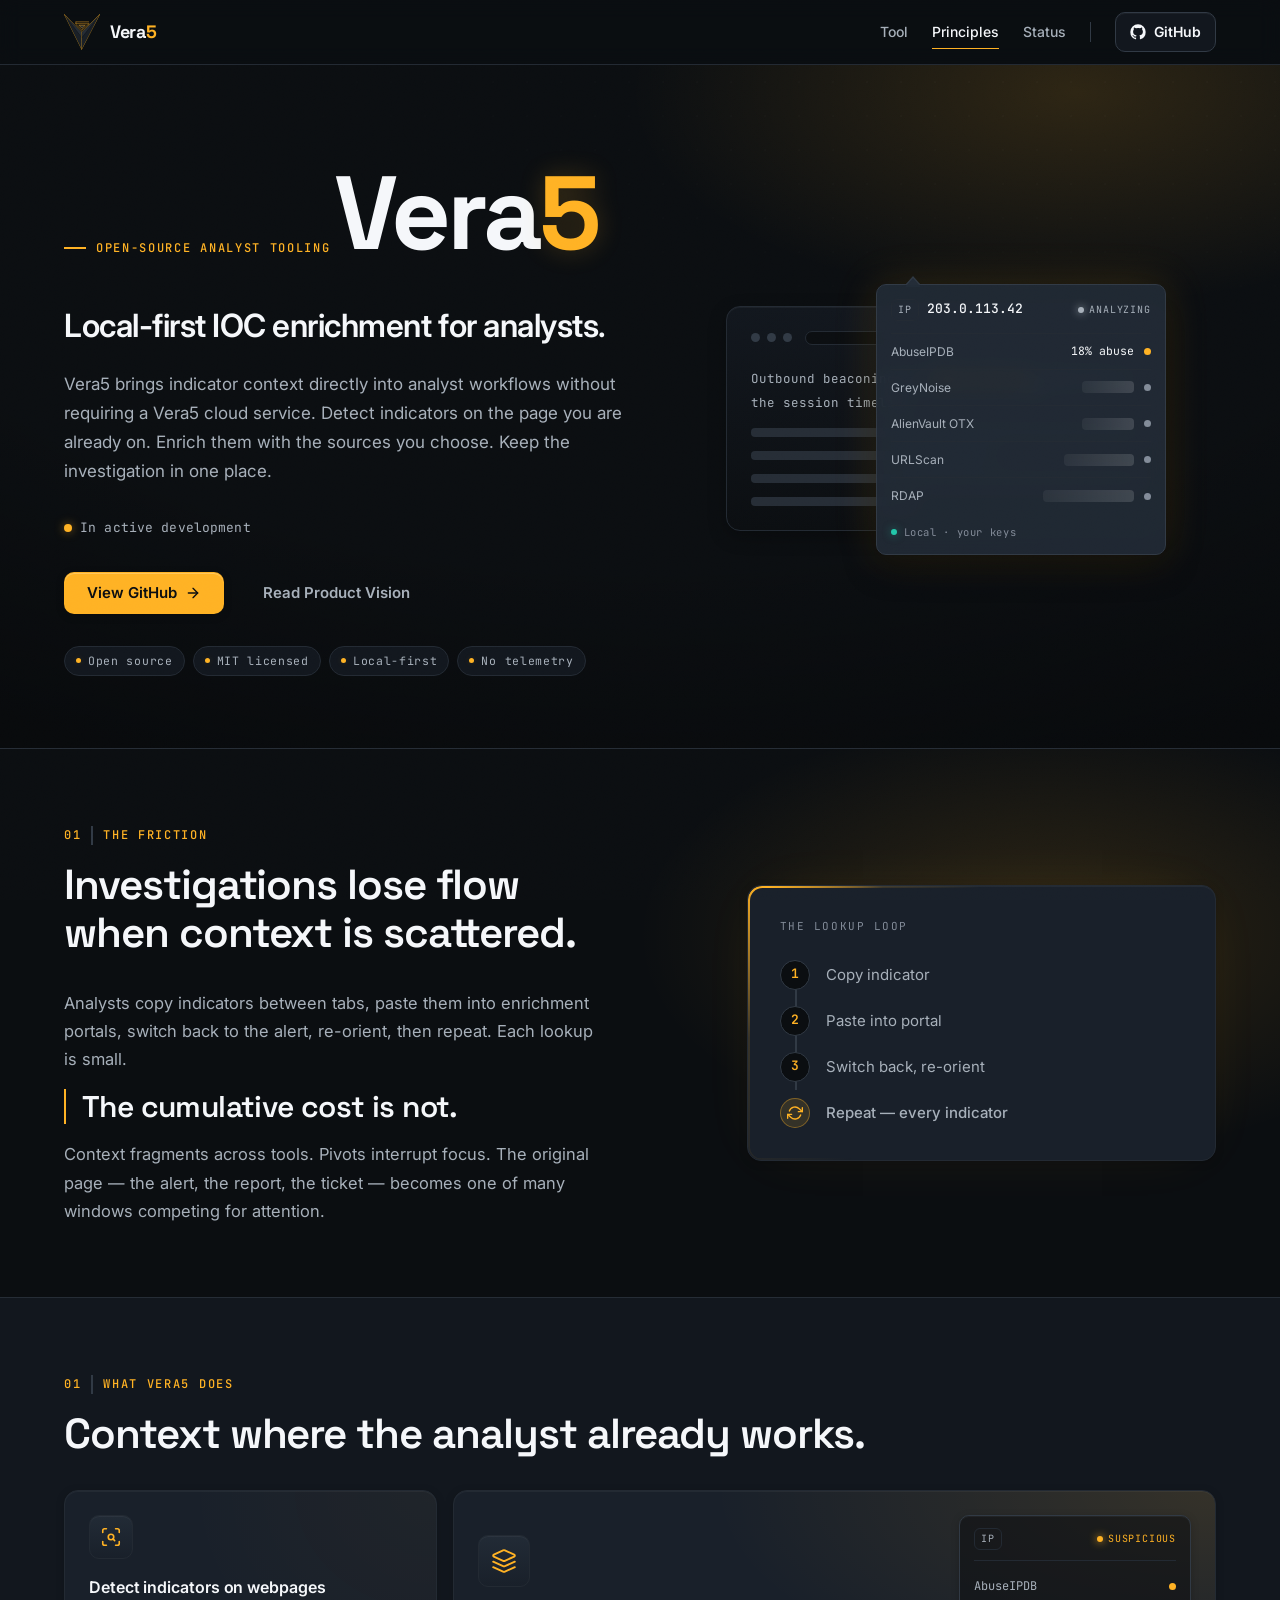
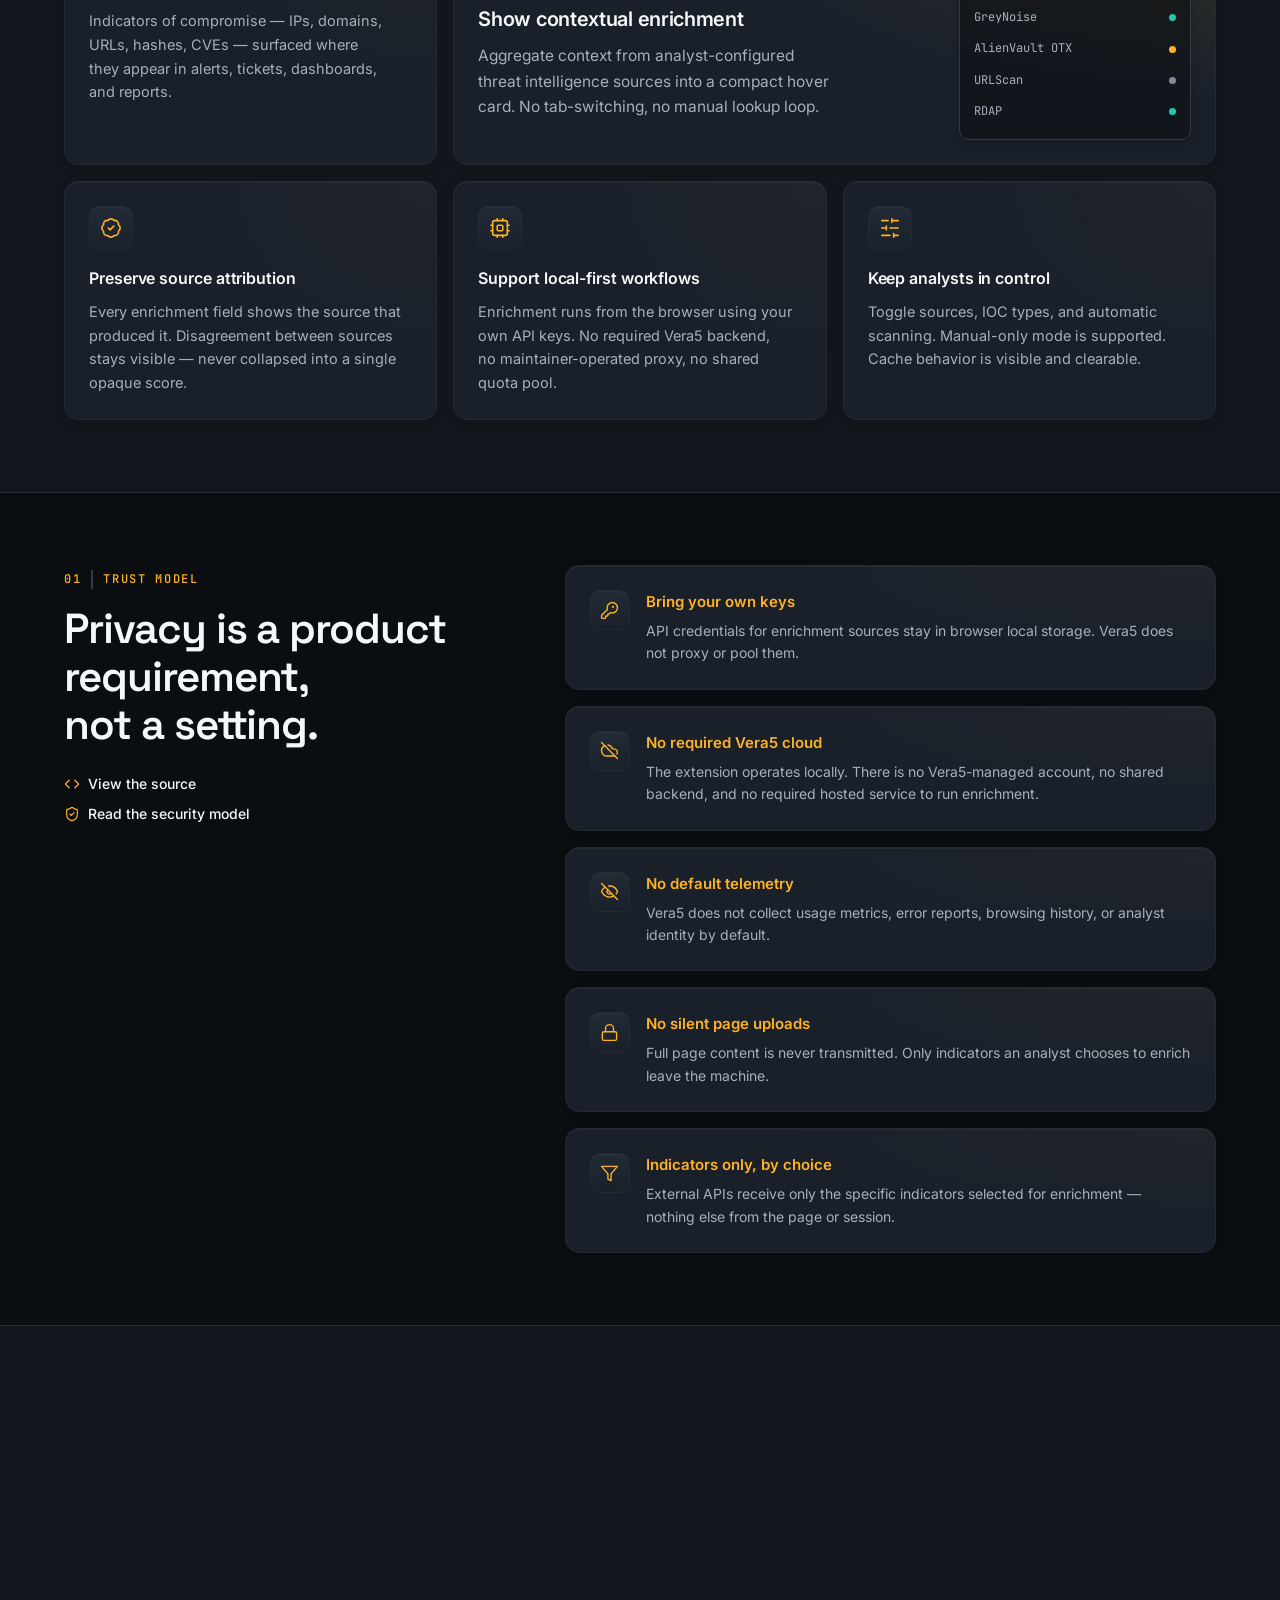
==== commit 571e980c: "feat(hero): adjusting UI/UX" ====
--- a/frontend/index.html
+++ b/frontend/index.html
@@ -56,6 +56,7 @@
 <body>
 
 <a class="skip-link" href="#main">Skip to content</a>
+<div class="scroll-progress" aria-hidden="true"></div>
 
 <header class="site-header">
   <div class="container nav-container">
@@ -496,5 +497,6 @@
   </div>
 </footer>
 
+<script src="main.js" defer></script>
 </body>
 </html>
--- a/frontend/styles.css
+++ b/frontend/styles.css
@@ -98,7 +98,15 @@
 
 html {
   scroll-behavior: smooth;
+  scroll-padding-top: 80px;
   -webkit-text-size-adjust: 100%;
+}
+
+/* Cross-document View Transitions — smooth same-origin page cross-fade.
+   Ignored where unsupported; disabled under reduced motion. */
+@view-transition { navigation: auto; }
+@media (prefers-reduced-motion: reduce) {
+  @view-transition { navigation: none; }
 }
 
 body {
@@ -210,6 +218,34 @@
   backdrop-filter: saturate(140%) blur(10px);
   -webkit-backdrop-filter: saturate(140%) blur(10px);
   border-bottom: 1px solid var(--border-hairline);
+}
+
+/* Scroll-progress line — pure CSS, scroll-driven (same pattern as header elevation).
+   Falls back to invisible (scaleX 0) where scroll-timeline isn't supported. */
+.scroll-progress {
+  position: fixed;
+  top: 0;
+  left: 0;
+  right: 0;
+  height: 2px;
+  z-index: 60;
+  transform: scaleX(0);
+  transform-origin: 0 50%;
+  background: linear-gradient(90deg, var(--accent), var(--accent-hover));
+  box-shadow: 0 0 10px var(--accent-glow);
+  pointer-events: none;
+}
+@media (prefers-reduced-motion: no-preference) {
+  @supports (animation-timeline: scroll()) {
+    .scroll-progress {
+      animation: scroll-progress-grow linear both;
+      animation-timeline: scroll(root);
+    }
+  }
+}
+@keyframes scroll-progress-grow {
+  from { transform: scaleX(0); }
+  to { transform: scaleX(1); }
 }
 
 /* Scroll-aware elevation: airy at the top, firmer once scrolled.
@@ -286,6 +322,12 @@
   color: var(--text-primary);
 }
 .primary-nav a:not(.nav-github):hover::after {
+  transform: scaleX(1);
+}
+.primary-nav a.is-active:not(.nav-github) {
+  color: var(--text-primary);
+}
+.primary-nav a.is-active:not(.nav-github)::after {
   transform: scaleX(1);
 }
 
@@ -722,6 +764,44 @@
   .hv-foot-dot { animation: status-pulse-teal var(--t-pulse) var(--ease-out) infinite; }
 }
 
+/* Live "resolve" demo — states applied only by main.js, and only when
+   the user has not requested reduced motion. Static markup is the
+   fully-resolved state, so no-JS / reduced-motion users see the result. */
+.hv-card { transition: box-shadow 0.4s var(--ease-out); }
+.hv-card.is-scanning {
+  box-shadow: var(--shadow-high), 0 0 44px rgba(255, 178, 36, 0.16);
+}
+.hv-val { transition: color 0.3s var(--ease-out); }
+.hv-sources li.is-loading .hv-val {
+  display: inline-block;
+  min-width: 52px;
+  height: 12px;
+  border-radius: 4px;
+  color: transparent;
+  background: linear-gradient(
+    90deg,
+    rgba(255, 255, 255, 0.05),
+    rgba(255, 255, 255, 0.14),
+    rgba(255, 255, 255, 0.05)
+  );
+  background-size: 200% 100%;
+  animation: hv-shimmer 1.1s linear infinite;
+}
+.hv-sources li.is-loading .hv-flag {
+  background: var(--text-low);
+  box-shadow: none;
+  animation: hv-blink 1s ease-in-out infinite;
+}
+.hv-verdict.is-analyzing { color: var(--text-secondary); }
+@keyframes hv-shimmer {
+  from { background-position: 200% 0; }
+  to { background-position: -200% 0; }
+}
+@keyframes hv-blink {
+  0%, 100% { opacity: 0.35; }
+  50% { opacity: 1; }
+}
+
 /* ============================================================
    Buttons
    ============================================================ */
@@ -744,6 +824,7 @@
     box-shadow var(--t-hover) var(--ease-out),
     transform var(--t-hover) var(--ease-out),
     color var(--t-hover) var(--ease-out);
+  transform: translate(var(--mag-x, 0px), calc(var(--mag-y, 0px) + var(--btn-lift, 0px)));
 }
 .btn svg {
   width: 16px;
@@ -757,7 +838,7 @@
 .btn-primary:hover {
   background: var(--accent-hover);
   box-shadow: var(--glow-md);
-  transform: translateY(-1px);
+  --btn-lift: -1px;
 }
 .btn-secondary {
   background: transparent;
@@ -768,7 +849,7 @@
   color: var(--text-primary);
   background: var(--surface-2);
   border-color: var(--border-hairline);
-  transform: translateY(-1px);
+  --btn-lift: -1px;
 }
 
 /* ============================================================
@@ -1863,3 +1944,169 @@
     --border-hard: #4A5562;
   }
 }
+
+/* ============================================================
+   Command palette (⌘K / Ctrl+K / "/") — progressive enhancement.
+   Built in JS; absent entirely without scripts.
+   ============================================================ */
+.cmdk[hidden] { display: none; }
+.cmdk {
+  position: fixed;
+  inset: 0;
+  z-index: 100;
+  display: flex;
+  align-items: flex-start;
+  justify-content: center;
+  padding: 12vh var(--s-md) var(--s-md);
+}
+.cmdk-backdrop {
+  position: absolute;
+  inset: 0;
+  background: rgba(7, 9, 12, 0.62);
+  backdrop-filter: blur(4px);
+  -webkit-backdrop-filter: blur(4px);
+}
+.cmdk-panel {
+  position: relative;
+  width: 100%;
+  max-width: 560px;
+  background: var(--surface-1);
+  border: 1px solid var(--border-strong);
+  border-radius: var(--r-lg);
+  box-shadow: var(--shadow-high), 0 0 60px -20px var(--accent-glow);
+  overflow: hidden;
+}
+.cmdk-input-row {
+  display: flex;
+  align-items: center;
+  gap: 10px;
+  padding: 14px var(--s-md);
+  border-bottom: 1px solid var(--border-hairline);
+}
+.cmdk-input-row > svg {
+  width: 18px;
+  height: 18px;
+  color: var(--text-low);
+  flex: none;
+}
+.cmdk-input {
+  flex: 1;
+  min-width: 0;
+  background: transparent;
+  border: none;
+  outline: none;
+  color: var(--text-primary);
+  font: inherit;
+  font-size: 16px;
+}
+.cmdk-input::placeholder { color: var(--text-low); }
+.cmdk-list {
+  list-style: none;
+  margin: 0;
+  padding: 6px;
+  max-height: 320px;
+  overflow-y: auto;
+  overscroll-behavior: contain;
+}
+.cmdk-item {
+  display: flex;
+  align-items: center;
+  gap: 12px;
+  padding: 10px 12px;
+  border-radius: var(--r-md);
+  color: var(--text-secondary);
+  cursor: pointer;
+}
+.cmdk-item .cmdk-ico {
+  width: 16px;
+  height: 16px;
+  flex: none;
+  color: var(--text-low);
+}
+.cmdk-item .cmdk-label { flex: 1; min-width: 0; }
+.cmdk-item .cmdk-tag {
+  font-family: var(--font-mono);
+  font-size: 11px;
+  letter-spacing: 0.02em;
+  color: var(--text-low);
+}
+.cmdk-item.is-selected {
+  background: var(--accent-weak);
+  color: var(--text-primary);
+}
+.cmdk-item.is-selected .cmdk-ico { color: var(--accent); }
+.cmdk-empty {
+  padding: 28px var(--s-md);
+  text-align: center;
+  color: var(--text-low);
+  font-size: 14px;
+}
+.cmdk-foot {
+  display: flex;
+  flex-wrap: wrap;
+  gap: 16px;
+  padding: 10px var(--s-md);
+  border-top: 1px solid var(--border-hairline);
+  font-size: 12px;
+  color: var(--text-low);
+}
+.cmdk-foot span {
+  display: inline-flex;
+  align-items: center;
+  gap: 6px;
+}
+.cmdk kbd {
+  font-family: var(--font-mono);
+  font-size: 11px;
+  line-height: 1;
+  color: var(--text-secondary);
+  background: var(--surface-raised);
+  border: 1px solid var(--border-strong);
+  border-radius: 5px;
+  padding: 3px 5px;
+  min-width: 18px;
+  text-align: center;
+}
+@media (prefers-reduced-motion: no-preference) {
+  .cmdk-panel { animation: cmdk-in 160ms var(--ease-out) both; }
+  .cmdk-backdrop { animation: cmdk-fade 160ms linear both; }
+}
+@keyframes cmdk-in {
+  from { opacity: 0; transform: translateY(-8px) scale(0.985); }
+  to { opacity: 1; transform: none; }
+}
+@keyframes cmdk-fade {
+  from { opacity: 0; }
+  to { opacity: 1; }
+}
+@media (prefers-reduced-transparency: reduce) {
+  .cmdk-backdrop {
+    background: rgba(7, 9, 12, 0.9);
+    backdrop-filter: none;
+    -webkit-backdrop-filter: none;
+  }
+}
+
+/* ============================================================
+   Accent cursor glow — pointer-following amber light.
+   Added in JS only on fine-pointer, non-reduced-motion devices.
+   pointer-events: none so it never intercepts clicks.
+   ============================================================ */
+.cursor-glow {
+  position: fixed;
+  top: 0;
+  left: 0;
+  width: 24px;
+  height: 24px;
+  border-radius: 50%;
+  pointer-events: none;
+  z-index: 90;
+  opacity: 0;
+  background: radial-gradient(circle, rgba(255, 178, 36, 0.45), rgba(255, 178, 36, 0) 68%);
+  mix-blend-mode: screen;
+  transition: opacity 0.3s var(--ease-out), background 0.2s var(--ease-out);
+}
+.cursor-glow.is-visible { opacity: 1; }
+.cursor-glow.is-active {
+  background: radial-gradient(circle, rgba(255, 178, 36, 0.6), rgba(255, 178, 36, 0) 72%);
+}
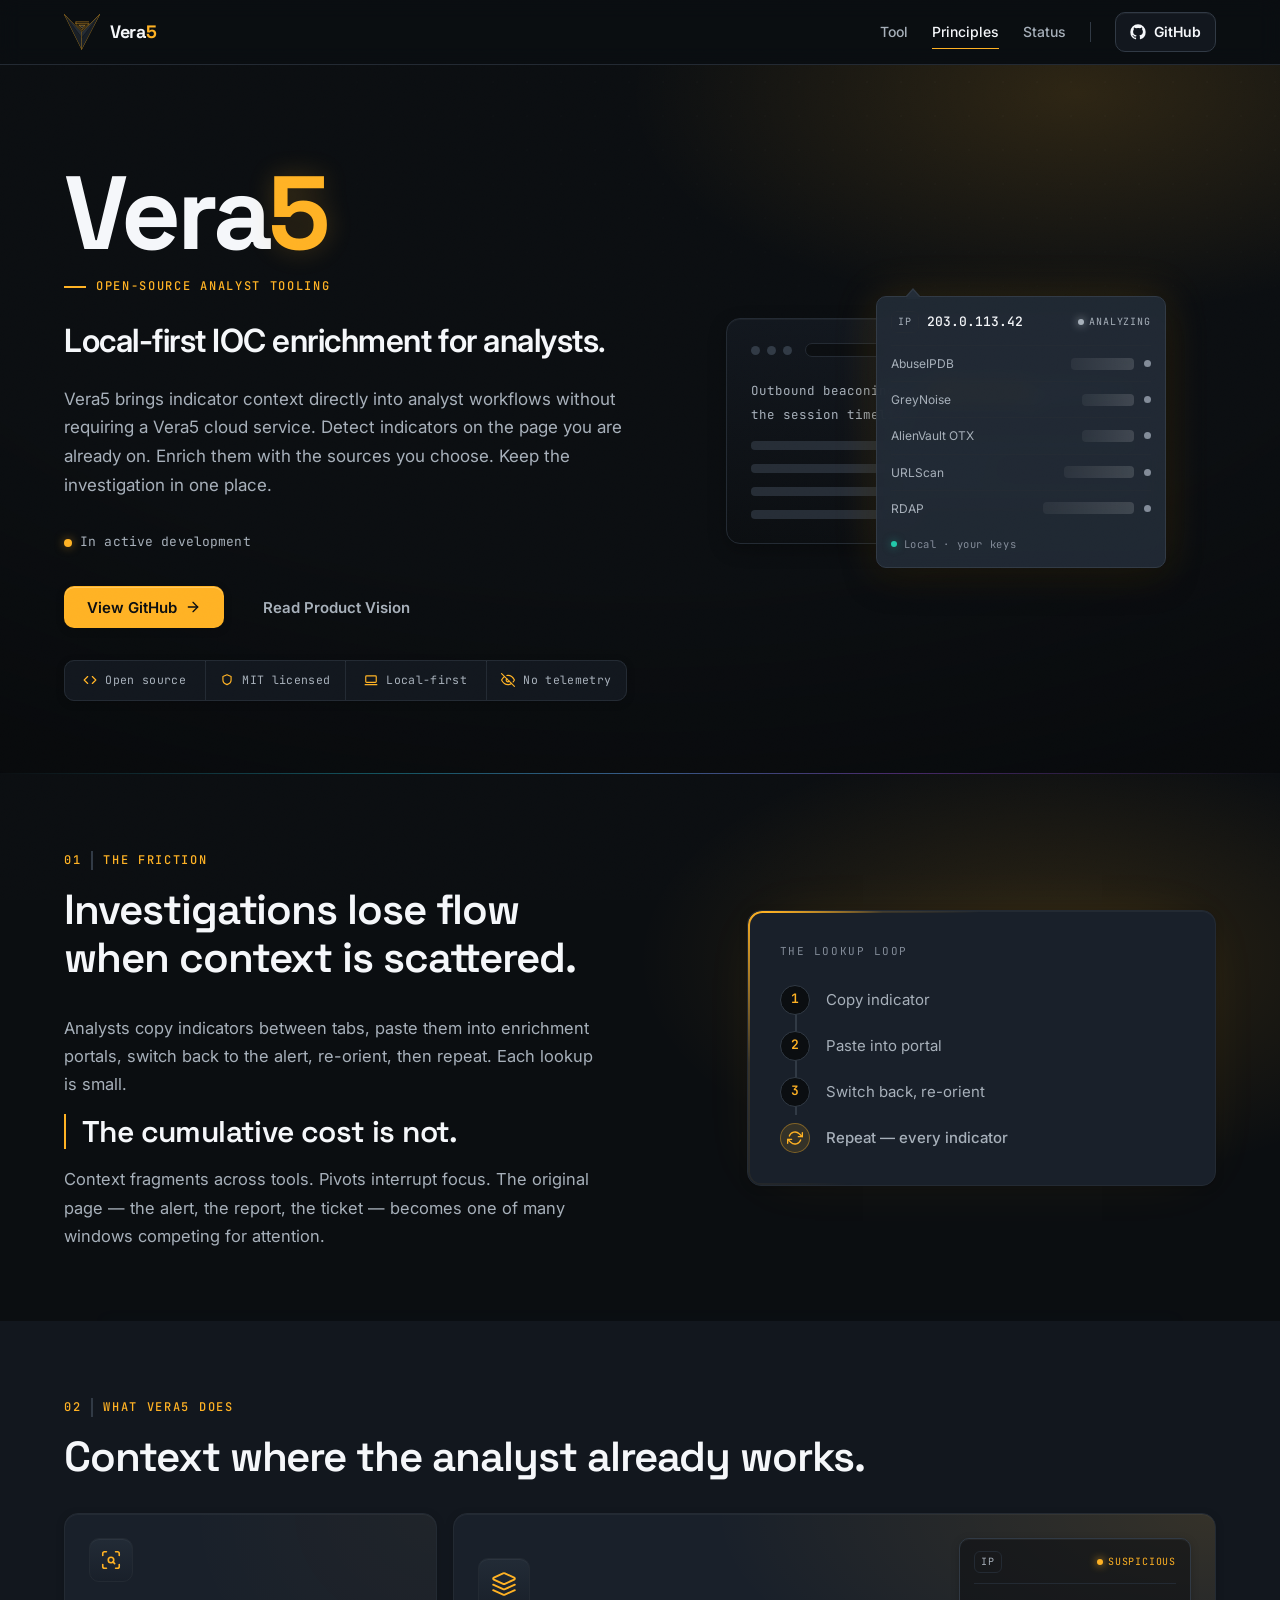
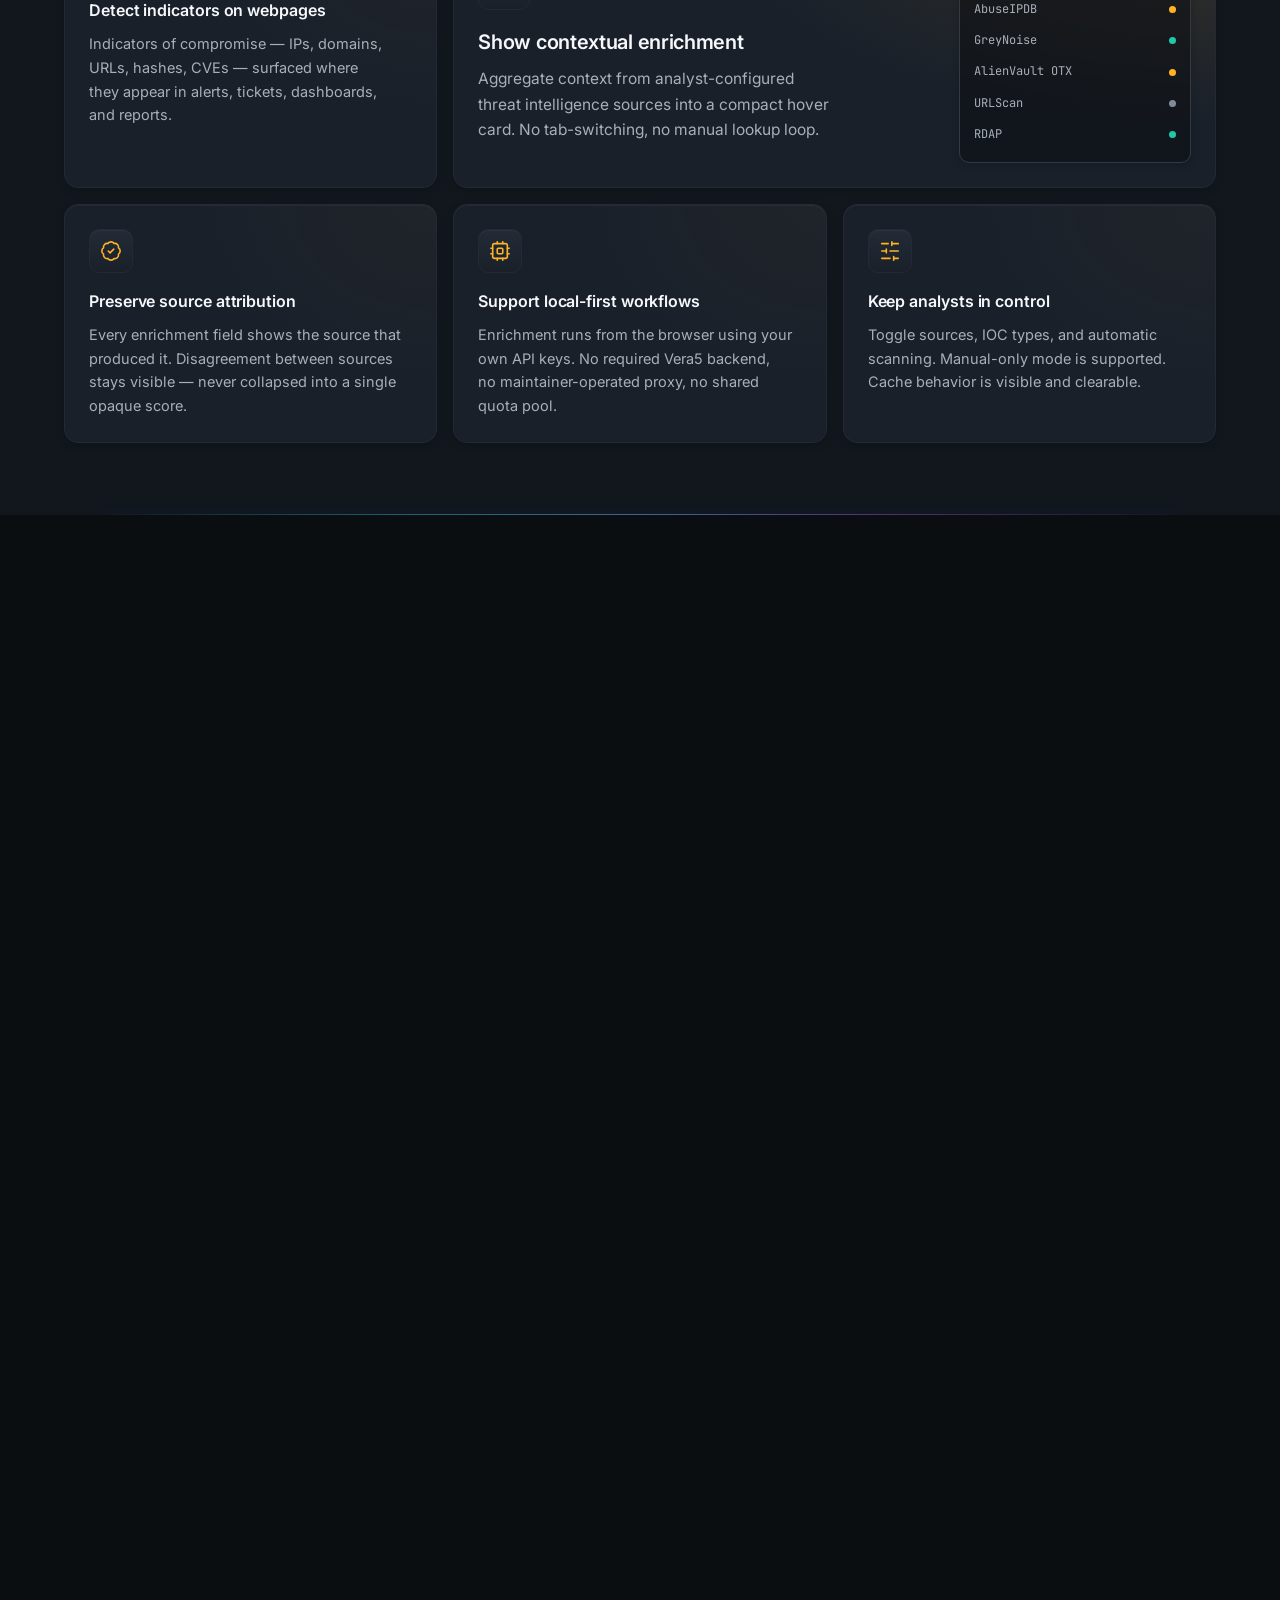
==== commit a6492954: "feat(hero): adjusting UI/UX" ====
--- a/frontend/index.html
+++ b/frontend/index.html
@@ -82,8 +82,8 @@
   <section class="hero">
     <div class="container hero-container">
       <div class="hero-copy">
+        <h1 class="hero-title">Vera<span class="hero-title-mark">5</span></h1>
         <p class="hero-eyebrow"><span class="hero-eyebrow-tick" aria-hidden="true"></span>Open-source analyst tooling</p>
-        <h1 class="hero-title">Vera<span class="hero-title-mark">5</span></h1>
         <p class="hero-tagline">Local-first IOC enrichment for analysts.</p>
         <p class="hero-description">
           Vera5 brings indicator context directly into analyst workflows without requiring a Vera5 cloud service. Detect indicators on the page you are already on. Enrich them with the sources you choose. Keep the investigation in one place.
@@ -100,10 +100,10 @@
           <a class="btn btn-secondary" href="#">Read Product Vision</a>
         </div>
         <ul class="hero-creds" aria-label="Project facts">
-          <li>Open source</li>
-          <li>MIT licensed</li>
-          <li>Local-first</li>
-          <li>No telemetry</li>
+          <li><span class="cred-ico" aria-hidden="true"><svg viewBox="0 0 24 24" fill="none" stroke="currentColor" stroke-width="2" stroke-linecap="round" stroke-linejoin="round"><polyline points="16 18 22 12 16 6"/><polyline points="8 6 2 12 8 18"/></svg></span>Open source</li>
+          <li><span class="cred-ico" aria-hidden="true"><svg viewBox="0 0 24 24" fill="none" stroke="currentColor" stroke-width="2" stroke-linecap="round" stroke-linejoin="round"><path d="M12 3l7 3v6c0 4.2-3 6.6-7 8-4-1.4-7-3.8-7-8V6z"/></svg></span>MIT licensed</li>
+          <li><span class="cred-ico" aria-hidden="true"><svg viewBox="0 0 24 24" fill="none" stroke="currentColor" stroke-width="2" stroke-linecap="round" stroke-linejoin="round"><rect x="3" y="5" width="18" height="11" rx="1.5"/><line x1="2" y1="20" x2="22" y2="20"/></svg></span>Local-first</li>
+          <li><span class="cred-ico" aria-hidden="true"><svg viewBox="0 0 24 24" fill="none" stroke="currentColor" stroke-width="2" stroke-linecap="round" stroke-linejoin="round"><path d="M17.94 17.94A10.07 10.07 0 0 1 12 20c-7 0-11-8-11-8a18.45 18.45 0 0 1 5.06-5.94M9.9 4.24A9.12 9.12 0 0 1 12 4c7 0 11 8 11 8a18.5 18.5 0 0 1-2.16 3.19m-6.72-1.07a3 3 0 1 1-4.24-4.24"/><line x1="1" y1="1" x2="23" y2="23"/></svg></span>No telemetry</li>
         </ul>
       </div>
 
@@ -149,7 +149,7 @@
     <div class="container">
       <div class="problem-layout">
         <div class="problem-copy">
-          <p class="section-eyebrow">The friction</p>
+          <p class="section-eyebrow" data-index="01">The friction</p>
           <h2 class="section-title">Investigations lose flow when context is scattered.</h2>
           <div class="section-body">
             <p>Analysts copy indicators between tabs, paste them into enrichment portals, switch back to the alert, re-orient, then repeat. Each lookup is small. <strong class="friction-punch">The cumulative cost is not.</strong></p>
@@ -177,7 +177,7 @@
 
   <section class="section section-alt" id="product">
     <div class="container">
-      <p class="section-eyebrow">What Vera5 does</p>
+      <p class="section-eyebrow" data-index="02">What Vera5 does</p>
       <h2 class="section-title">Context where the analyst already works.</h2>
       <div class="card-grid">
 
@@ -246,7 +246,7 @@
     <div class="container">
       <div class="trust-layout">
         <div class="trust-head">
-          <p class="section-eyebrow">Trust model</p>
+          <p class="section-eyebrow" data-index="03">Trust model</p>
           <h2 class="section-title">Privacy is a product requirement, not a setting.</h2>
           <div class="trust-actions">
             <a class="trust-link" href="https://github.com/0xCBradford/Vera5" rel="noopener">
@@ -318,51 +318,85 @@
 
   <section class="section section-alt" id="audience">
     <div class="container">
-      <p class="section-eyebrow">Built for</p>
+      <p class="section-eyebrow" data-index="04">Built for</p>
       <h2 class="section-title">Analyst workflows, not demo environments.</h2>
-      <dl class="audience-list">
-        <div class="audience-row">
-          <span class="audience-icon" aria-hidden="true">
-            <svg viewBox="0 0 24 24" fill="none" stroke="currentColor" stroke-width="1.75" stroke-linecap="round" stroke-linejoin="round"><path d="M22 12h-4l-3 9L9 3l-3 9H2"/></svg>
-          </span>
-          <dt>SOC triage</dt>
-          <dd>Faster context on alerts inside SIEM, EDR, and ticketing dashboards.</dd>
-        </div>
-        <div class="audience-row">
-          <span class="audience-icon" aria-hidden="true">
-            <svg viewBox="0 0 24 24" fill="none" stroke="currentColor" stroke-width="1.75" stroke-linecap="round" stroke-linejoin="round"><circle cx="11" cy="11" r="7"/><path d="m21 21-4.3-4.3"/></svg>
-          </span>
-          <dt>CTI research</dt>
-          <dd>Inline pivots while reading threat reports, OSINT, and infrastructure write-ups.</dd>
-        </div>
-        <div class="audience-row">
-          <span class="audience-icon" aria-hidden="true">
-            <svg viewBox="0 0 24 24" fill="none" stroke="currentColor" stroke-width="1.75" stroke-linecap="round" stroke-linejoin="round"><path d="M3 12a9 9 0 1 0 3-6.7L3 8"/><path d="M3 3v5h5"/><path d="M12 7v5l4 2"/></svg>
-          </span>
-          <dt>DFIR review</dt>
-          <dd>Enrichment for indicators in timelines, logs, CSV exports, and HTML reports.</dd>
-        </div>
-        <div class="audience-row">
-          <span class="audience-icon" aria-hidden="true">
-            <svg viewBox="0 0 24 24" fill="none" stroke="currentColor" stroke-width="1.75" stroke-linecap="round" stroke-linejoin="round"><path d="M14 5a2 2 0 0 0-4 0"/><rect x="8" y="6" width="8" height="12" rx="4"/><path d="M12 7v11"/><path d="M5 9h3"/><path d="M16 9h3"/><path d="M5 14h3"/><path d="M16 14h3"/><path d="m6 5 2 2"/><path d="m18 5-2 2"/></svg>
-          </span>
-          <dt>Malware analysis</dt>
-          <dd>Pivot extracted strings and infrastructure references without leaving the report.</dd>
-        </div>
-        <div class="audience-row">
-          <span class="audience-icon" aria-hidden="true">
-            <svg viewBox="0 0 24 24" fill="none" stroke="currentColor" stroke-width="1.75" stroke-linecap="round" stroke-linejoin="round"><circle cx="12" cy="12" r="9"/><line x1="22" y1="12" x2="19" y2="12"/><line x1="5" y1="12" x2="2" y2="12"/><line x1="12" y1="5" x2="12" y2="2"/><line x1="12" y1="22" x2="12" y2="19"/></svg>
-          </span>
-          <dt>Threat hunting</dt>
-          <dd>Lightweight context layer for investigative browsing and pivot work.</dd>
-        </div>
-      </dl>
+      <div class="workflows">
+        <div class="wf-nav" role="radiogroup" aria-label="Analyst workflows">
+          <label class="wf-tab">
+            <input type="radio" name="workflow" value="soc" checked>
+            <span class="wf-ico" aria-hidden="true"><svg viewBox="0 0 24 24" fill="none" stroke="currentColor" stroke-width="1.75" stroke-linecap="round" stroke-linejoin="round"><path d="M22 12h-4l-3 9L9 3l-3 9H2"/></svg></span>
+            <span class="wf-name">SOC Triage</span>
+            <svg class="wf-chevron" viewBox="0 0 24 24" fill="none" stroke="currentColor" stroke-width="2" stroke-linecap="round" stroke-linejoin="round" aria-hidden="true"><polyline points="9 18 15 12 9 6"/></svg>
+          </label>
+          <label class="wf-tab">
+            <input type="radio" name="workflow" value="cti">
+            <span class="wf-ico" aria-hidden="true"><svg viewBox="0 0 24 24" fill="none" stroke="currentColor" stroke-width="1.75" stroke-linecap="round" stroke-linejoin="round"><circle cx="11" cy="11" r="7"/><path d="m21 21-4.3-4.3"/></svg></span>
+            <span class="wf-name">CTI Research</span>
+            <svg class="wf-chevron" viewBox="0 0 24 24" fill="none" stroke="currentColor" stroke-width="2" stroke-linecap="round" stroke-linejoin="round" aria-hidden="true"><polyline points="9 18 15 12 9 6"/></svg>
+          </label>
+          <label class="wf-tab">
+            <input type="radio" name="workflow" value="dfir">
+            <span class="wf-ico" aria-hidden="true"><svg viewBox="0 0 24 24" fill="none" stroke="currentColor" stroke-width="1.75" stroke-linecap="round" stroke-linejoin="round"><path d="M3 12a9 9 0 1 0 3-6.7L3 8"/><path d="M3 3v5h5"/><path d="M12 7v5l4 2"/></svg></span>
+            <span class="wf-name">DFIR Review</span>
+            <svg class="wf-chevron" viewBox="0 0 24 24" fill="none" stroke="currentColor" stroke-width="2" stroke-linecap="round" stroke-linejoin="round" aria-hidden="true"><polyline points="9 18 15 12 9 6"/></svg>
+          </label>
+          <label class="wf-tab">
+            <input type="radio" name="workflow" value="malware">
+            <span class="wf-ico" aria-hidden="true"><svg viewBox="0 0 24 24" fill="none" stroke="currentColor" stroke-width="1.75" stroke-linecap="round" stroke-linejoin="round"><path d="M14 5a2 2 0 0 0-4 0"/><rect x="8" y="6" width="8" height="12" rx="4"/><path d="M12 7v11"/><path d="M5 9h3"/><path d="M16 9h3"/><path d="M5 14h3"/><path d="M16 14h3"/><path d="m6 5 2 2"/><path d="m18 5-2 2"/></svg></span>
+            <span class="wf-name">Malware Analysis</span>
+            <svg class="wf-chevron" viewBox="0 0 24 24" fill="none" stroke="currentColor" stroke-width="2" stroke-linecap="round" stroke-linejoin="round" aria-hidden="true"><polyline points="9 18 15 12 9 6"/></svg>
+          </label>
+          <label class="wf-tab">
+            <input type="radio" name="workflow" value="hunt">
+            <span class="wf-ico" aria-hidden="true"><svg viewBox="0 0 24 24" fill="none" stroke="currentColor" stroke-width="1.75" stroke-linecap="round" stroke-linejoin="round"><circle cx="12" cy="12" r="9"/><line x1="22" y1="12" x2="19" y2="12"/><line x1="5" y1="12" x2="2" y2="12"/><line x1="12" y1="5" x2="12" y2="2"/><line x1="12" y1="22" x2="12" y2="19"/></svg></span>
+            <span class="wf-name">Threat Hunting</span>
+            <svg class="wf-chevron" viewBox="0 0 24 24" fill="none" stroke="currentColor" stroke-width="2" stroke-linecap="round" stroke-linejoin="round" aria-hidden="true"><polyline points="9 18 15 12 9 6"/></svg>
+          </label>
+        </div>
+        <div class="wf-panels">
+          <article class="wf-panel" data-wf="soc">
+            <h3 class="wf-panel-title">SOC Triage</h3>
+            <p class="wf-panel-desc">Faster context on alerts inside SIEM, EDR, and ticketing dashboards &mdash; without breaking out of the console you already live in.</p>
+            <ul class="wf-surfaces">
+              <li>SIEM</li><li>EDR</li><li>Ticketing</li>
+            </ul>
+          </article>
+          <article class="wf-panel" data-wf="cti">
+            <h3 class="wf-panel-title">CTI Research</h3>
+            <p class="wf-panel-desc">Inline pivots while reading threat reports, OSINT, and infrastructure write-ups, so indicators resolve in place as you read.</p>
+            <ul class="wf-surfaces">
+              <li>Threat reports</li><li>OSINT</li><li>Infra write-ups</li>
+            </ul>
+          </article>
+          <article class="wf-panel" data-wf="dfir">
+            <h3 class="wf-panel-title">DFIR Review</h3>
+            <p class="wf-panel-desc">Enrichment for indicators in timelines, logs, CSV exports, and HTML reports during incident review and reconstruction.</p>
+            <ul class="wf-surfaces">
+              <li>Timelines</li><li>Logs</li><li>CSV</li><li>HTML reports</li>
+            </ul>
+          </article>
+          <article class="wf-panel" data-wf="malware">
+            <h3 class="wf-panel-title">Malware Analysis</h3>
+            <p class="wf-panel-desc">Pivot extracted strings and infrastructure references without leaving the report &mdash; keeping the analysis and its context in one place.</p>
+            <ul class="wf-surfaces">
+              <li>Strings</li><li>Infra references</li><li>Reports</li>
+            </ul>
+          </article>
+          <article class="wf-panel" data-wf="hunt">
+            <h3 class="wf-panel-title">Threat Hunting</h3>
+            <p class="wf-panel-desc">A lightweight context layer for investigative browsing and pivot work, surfacing what matters as hypotheses take shape.</p>
+            <ul class="wf-surfaces">
+              <li>Browsing</li><li>Pivots</li><li>Hypotheses</li>
+            </ul>
+          </article>
+        </div>
+      </div>
     </div>
   </section>
 
   <section class="section" id="status">
     <div class="container">
-      <p class="section-eyebrow">Current status</p>
+      <p class="section-eyebrow" data-index="05">Current status</p>
       <h2 class="section-title">In active development.</h2>
       <div class="status-grid">
         <div class="section-body">
@@ -414,7 +448,7 @@
 
   <section class="section section-alt" id="principles">
     <div class="container">
-      <p class="section-eyebrow">Design principles</p>
+      <p class="section-eyebrow" data-index="06">Design principles</p>
       <h2 class="section-title">Decisions that shape every part of the tool.</h2>
       <ol class="principles-list">
         <li class="principle">
--- a/frontend/styles.css
+++ b/frontend/styles.css
@@ -378,7 +378,15 @@
   background:
     radial-gradient(125% 120% at 50% 16%, transparent 46%, rgba(0, 0, 0, 0.5)),
     var(--surface-page);
-  border-bottom: 1px solid var(--border-soft);
+  border-bottom: 1px solid transparent;
+  border-image: linear-gradient(
+    90deg,
+    transparent,
+    rgba(34, 211, 238, 0.35) 30%,
+    rgba(96, 165, 250, 0.5) 50%,
+    rgba(168, 85, 247, 0.38) 70%,
+    transparent
+  ) 1;
 }
 .hero::after {
   content: "";
@@ -408,7 +416,8 @@
 }
 .hero-copy { min-width: 0; }
 .hero-eyebrow {
-  display: inline-flex;
+  display: flex;
+  width: fit-content;
   align-items: center;
   gap: 10px;
   font-family: var(--font-mono);
@@ -417,7 +426,7 @@
   letter-spacing: 0.14em;
   text-transform: uppercase;
   color: var(--accent);
-  margin-bottom: var(--s-lg);
+  margin: var(--s-sm) 0 var(--s-lg);
 }
 .hero-eyebrow-tick {
   width: 22px;
@@ -426,33 +435,43 @@
 }
 .hero-creds {
   list-style: none;
-  display: flex;
-  flex-wrap: wrap;
-  gap: var(--s-sm);
+  display: grid;
+  grid-template-columns: repeat(4, 1fr);
+  gap: 1px;
   margin: var(--s-xl) 0 0;
   padding: 0;
+  max-width: 600px;
+  background: var(--border-hairline);
+  border: 1px solid var(--border-hairline);
+  border-radius: var(--r-md);
+  overflow: hidden;
+  box-shadow: var(--highlight-top), var(--shadow-low);
 }
 .hero-creds li {
   display: inline-flex;
   align-items: center;
-  gap: 7px;
+  justify-content: center;
+  gap: 8px;
+  padding: 10px 8px;
   font-family: var(--font-mono);
   font-size: 11.5px;
-  letter-spacing: 0.06em;
+  letter-spacing: 0.03em;
   color: var(--text-secondary);
-  padding: 5px 11px;
-  border: 1px solid var(--border-hairline);
-  border-radius: 999px;
   background: var(--surface-1);
-}
-.hero-creds li::before {
-  content: "";
-  width: 5px;
-  height: 5px;
-  border-radius: 50%;
-  background: var(--accent);
-  box-shadow: 0 0 6px var(--accent-glow);
-}
+  transition:
+    background var(--t-hover) var(--ease-out),
+    color var(--t-hover) var(--ease-out);
+}
+.hero-creds li:hover {
+  background: var(--surface-2);
+  color: var(--text-primary);
+}
+.cred-ico {
+  display: inline-flex;
+  flex: none;
+  color: var(--accent);
+}
+.cred-ico svg { width: 14px; height: 14px; }
 .hero-title {
   font-family: var(--font-hero);
   font-weight: 700;
@@ -461,6 +480,7 @@
   letter-spacing: -0.04em;
   position: relative;
   display: inline-block;
+  margin-bottom: var(--s-xs);
 }
 .hero-title-mark {
   color: var(--accent);
@@ -856,11 +876,29 @@
    Section primitives
    ============================================================ */
 
-main { counter-reset: vera-section; }
-
 .section {
   padding: var(--s-section) 0;
-  border-bottom: 1px solid var(--border-soft);
+  position: relative;
+}
+/* Branded gradient divider — decorative cyan/blue/purple glow line. */
+.section:not(:last-child)::after {
+  content: "";
+  position: absolute;
+  left: 50%;
+  bottom: 0;
+  transform: translateX(-50%);
+  width: min(1080px, 88%);
+  height: 1px;
+  pointer-events: none;
+  background: linear-gradient(
+    90deg,
+    transparent 0%,
+    rgba(34, 211, 238, 0.4) 28%,
+    rgba(96, 165, 250, 0.55) 50%,
+    rgba(168, 85, 247, 0.42) 72%,
+    transparent 100%
+  );
+  box-shadow: 0 0 16px rgba(96, 165, 250, 0.18);
 }
 .section-alt {
   background: var(--surface-1);
@@ -874,13 +912,12 @@
   text-transform: uppercase;
   color: var(--accent);
   margin-bottom: var(--s-md);
-  counter-increment: vera-section;
   display: inline-flex;
   align-items: center;
   gap: 10px;
 }
 .section-eyebrow::before {
-  content: counter(vera-section, decimal-leading-zero);
+  content: attr(data-index);
   font-variant-numeric: tabular-nums;
   color: var(--accent);
   padding-right: 10px;
@@ -1434,66 +1471,171 @@
    Audience ledger — “Built for”
    ============================================================ */
 
-.audience-list {
+.workflows {
   display: grid;
-  grid-template-columns: repeat(auto-fill, minmax(280px, 1fr));
-  gap: var(--s-md);
-}
-.audience-row {
-  position: relative;
-  overflow: hidden;
+  grid-template-columns: minmax(220px, 270px) 1fr;
+  gap: var(--s-xl);
+  align-items: stretch;
+}
+.wf-nav {
   display: flex;
   flex-direction: column;
-  gap: var(--s-sm);
-  padding: var(--s-lg);
+  gap: 6px;
+}
+.wf-tab {
+  position: relative;
+  display: flex;
+  align-items: center;
+  gap: 12px;
+  padding: 13px 14px;
+  border-radius: var(--r-md);
+  border: 1px solid transparent;
+  color: var(--text-secondary);
+  cursor: pointer;
+  transition:
+    background var(--t-hover) var(--ease-out),
+    border-color var(--t-hover) var(--ease-out),
+    color var(--t-hover) var(--ease-out);
+}
+.wf-tab input {
+  position: absolute;
+  width: 1px;
+  height: 1px;
+  margin: 0;
+  opacity: 0;
+  pointer-events: none;
+}
+.wf-tab::before {
+  content: "";
+  position: absolute;
+  left: 0;
+  top: 50%;
+  width: 3px;
+  height: 56%;
+  border-radius: 3px;
+  background: var(--accent);
+  box-shadow: 0 0 10px var(--accent-glow);
+  transform: translateY(-50%) scaleY(0);
+  transition: transform var(--t-hover) var(--ease-out);
+}
+.wf-ico {
+  display: inline-flex;
+  align-items: center;
+  justify-content: center;
+  width: 32px;
+  height: 32px;
+  flex: none;
+  border-radius: var(--r-sm);
+  background: linear-gradient(180deg, var(--surface-raised), var(--surface-2));
+  border: 1px solid var(--border-hairline);
+  color: var(--text-low);
+  transition:
+    color var(--t-hover) var(--ease-out),
+    border-color var(--t-hover) var(--ease-out),
+    box-shadow var(--t-hover) var(--ease-out);
+}
+.wf-ico svg { width: 17px; height: 17px; }
+.wf-name {
+  flex: 1;
+  font-size: 14.5px;
+  font-weight: 600;
+  letter-spacing: -0.005em;
+}
+.wf-chevron {
+  width: 16px;
+  height: 16px;
+  flex: none;
+  color: var(--text-low);
+  opacity: 0;
+  transform: translateX(-4px);
+  transition:
+    opacity var(--t-hover) var(--ease-out),
+    transform var(--t-hover) var(--ease-out);
+}
+.wf-tab:hover {
+  background: var(--surface-2);
+  color: var(--text-primary);
+}
+.wf-tab:hover .wf-ico { color: var(--text-secondary); }
+.wf-tab:has(input:checked) {
+  background: var(--surface-2);
+  border-color: var(--border-accent);
+  color: var(--text-primary);
+}
+.wf-tab:has(input:checked)::before { transform: translateY(-50%) scaleY(1); }
+.wf-tab:has(input:checked) .wf-ico {
+  color: var(--accent);
+  border-color: var(--border-accent);
+  box-shadow: var(--glow-sm);
+}
+.wf-tab:has(input:checked) .wf-chevron {
+  color: var(--accent);
+  opacity: 1;
+  transform: none;
+}
+.wf-tab:has(input:focus-visible) {
+  outline: 2px solid var(--accent);
+  outline-offset: 2px;
+}
+.wf-panels {
+  position: relative;
+  display: flex;
+  flex-direction: column;
+  justify-content: center;
+  min-height: 220px;
+  padding: var(--s-xl);
   background:
-    radial-gradient(130% 150% at 100% 0%, rgba(255, 178, 36, 0.03), transparent 52%),
+    radial-gradient(120% 130% at 100% 0%, rgba(255, 178, 36, 0.04), transparent 55%),
     var(--surface-2);
   border: 1px solid var(--border-hairline);
   border-radius: var(--r-lg);
   box-shadow: var(--highlight-top), var(--shadow-low);
-  transition:
-    border-color var(--t-card) var(--ease-out),
-    transform var(--t-card) var(--ease-out),
-    box-shadow var(--t-card) var(--ease-out);
-}
-.audience-row:hover {
-  border-color: var(--border-accent);
-  transform: translateY(-2px);
-  box-shadow: var(--highlight-top), var(--shadow-med);
-}
-.audience-icon {
-  display: inline-flex;
-  align-items: center;
-  justify-content: center;
-  width: 40px;
-  height: 40px;
-  margin-bottom: var(--s-xs);
-  border-radius: var(--r-md);
-  background: linear-gradient(180deg, var(--surface-raised), var(--surface-2));
+}
+.wf-panel { display: none; }
+.workflows:has(input[value="soc"]:checked) .wf-panel[data-wf="soc"],
+.workflows:has(input[value="cti"]:checked) .wf-panel[data-wf="cti"],
+.workflows:has(input[value="dfir"]:checked) .wf-panel[data-wf="dfir"],
+.workflows:has(input[value="malware"]:checked) .wf-panel[data-wf="malware"],
+.workflows:has(input[value="hunt"]:checked) .wf-panel[data-wf="hunt"] {
+  display: block;
+}
+.wf-panel-title {
+  font-family: var(--font-display);
+  font-size: clamp(22px, 2.4vw, 28px);
+  font-weight: 600;
+  letter-spacing: -0.02em;
+  margin-bottom: var(--s-sm);
+}
+.wf-panel-desc {
+  font-size: 16px;
+  color: var(--text-secondary);
+  line-height: 1.65;
+  max-width: 52ch;
+}
+.wf-surfaces {
+  list-style: none;
+  display: flex;
+  flex-wrap: wrap;
+  gap: 8px;
+  margin: var(--s-lg) 0 0;
+  padding: 0;
+}
+.wf-surfaces li {
+  font-family: var(--font-mono);
+  font-size: 11px;
+  letter-spacing: 0.04em;
+  color: var(--text-secondary);
+  padding: 5px 10px;
   border: 1px solid var(--border-hairline);
-  box-shadow: var(--highlight-top);
-  color: var(--accent);
-  transition:
-    border-color var(--t-card) var(--ease-out),
-    box-shadow var(--t-card) var(--ease-out);
-}
-.audience-icon svg { width: 19px; height: 19px; }
-.audience-row:hover .audience-icon {
-  border-color: var(--border-accent);
-  box-shadow: var(--highlight-top), var(--glow-sm);
-}
-.audience-row dt {
-  font-size: 16px;
-  font-weight: 600;
-  color: var(--text-primary);
-  letter-spacing: -0.005em;
-}
-.audience-row dd {
-  margin: 0;
-  font-size: 14.5px;
-  color: var(--text-secondary);
-  line-height: 1.6;
+  border-radius: 999px;
+  background: var(--surface-1);
+}
+@media (prefers-reduced-motion: no-preference) {
+  .wf-panel { animation: wf-fade 0.3s var(--ease-out) both; }
+}
+@keyframes wf-fade {
+  from { opacity: 0; transform: translateY(6px); }
+  to { opacity: 1; transform: none; }
 }
 
 /* ============================================================
@@ -1813,6 +1955,7 @@
     --s-2xl: 36px;
   }
   .container { padding: 0 var(--s-md); }
+  .workflows { grid-template-columns: 1fr; gap: var(--s-lg); }
   .nav-container { gap: var(--s-md); }
   .primary-nav { gap: var(--s-md); font-size: 13.5px; }
   .nav-github { padding: 7px 12px; }
@@ -1827,6 +1970,7 @@
 
 @media (max-width: 600px) {
   .card-grid { grid-template-columns: 1fr; }
+  .hero-creds { grid-template-columns: repeat(2, 1fr); }
   .card-feature {
     grid-column: span 1;
     grid-template-columns: 1fr;
@@ -1834,7 +1978,6 @@
   }
   .card-feature-visual { justify-content: flex-start; }
   .cfv-card { max-width: none; }
-  .audience-list { grid-template-columns: 1fr; }
   .hv-stage { max-width: none; }
   .hv-card {
     position: static;
@@ -1888,7 +2031,7 @@
     .friction-visual,
     .card-grid,
     .trust-list,
-    .audience-list,
+    .workflows,
     .status-grid,
     .principles-list {
       animation: reveal-rise linear both;
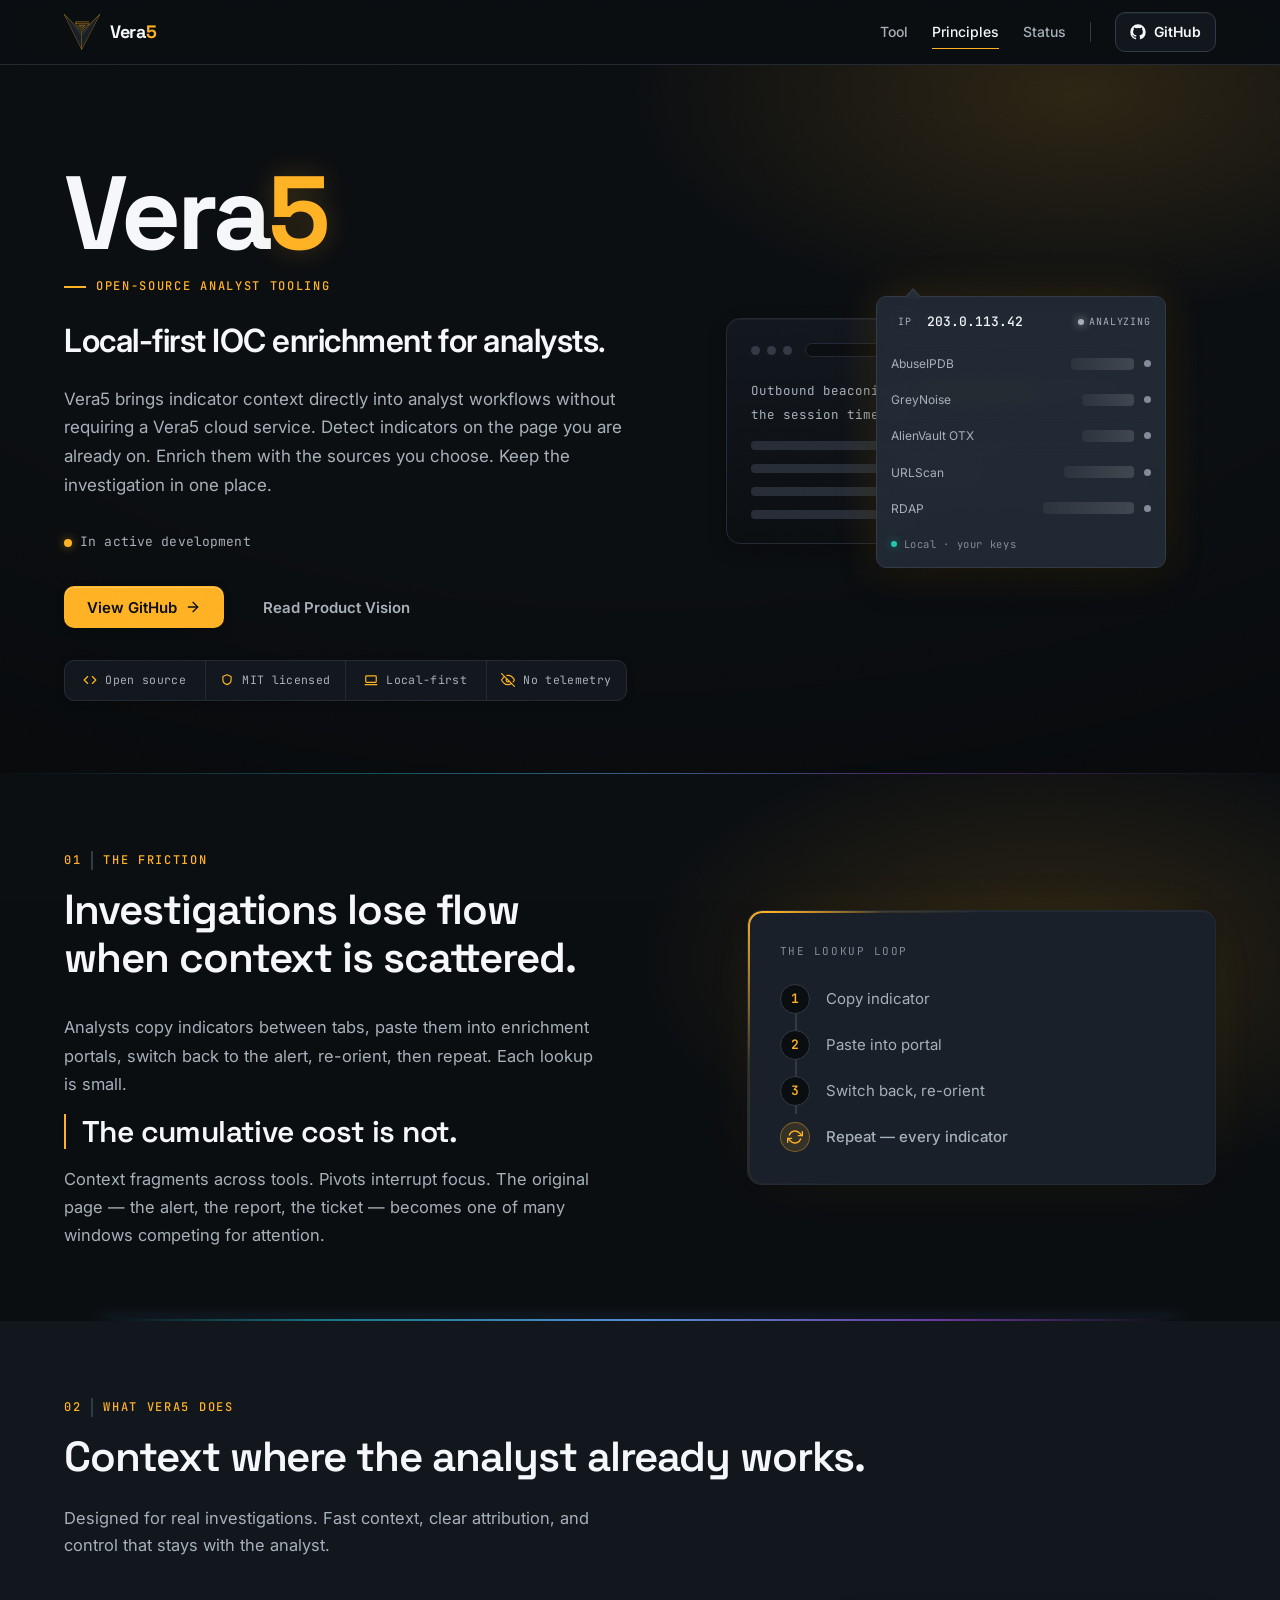
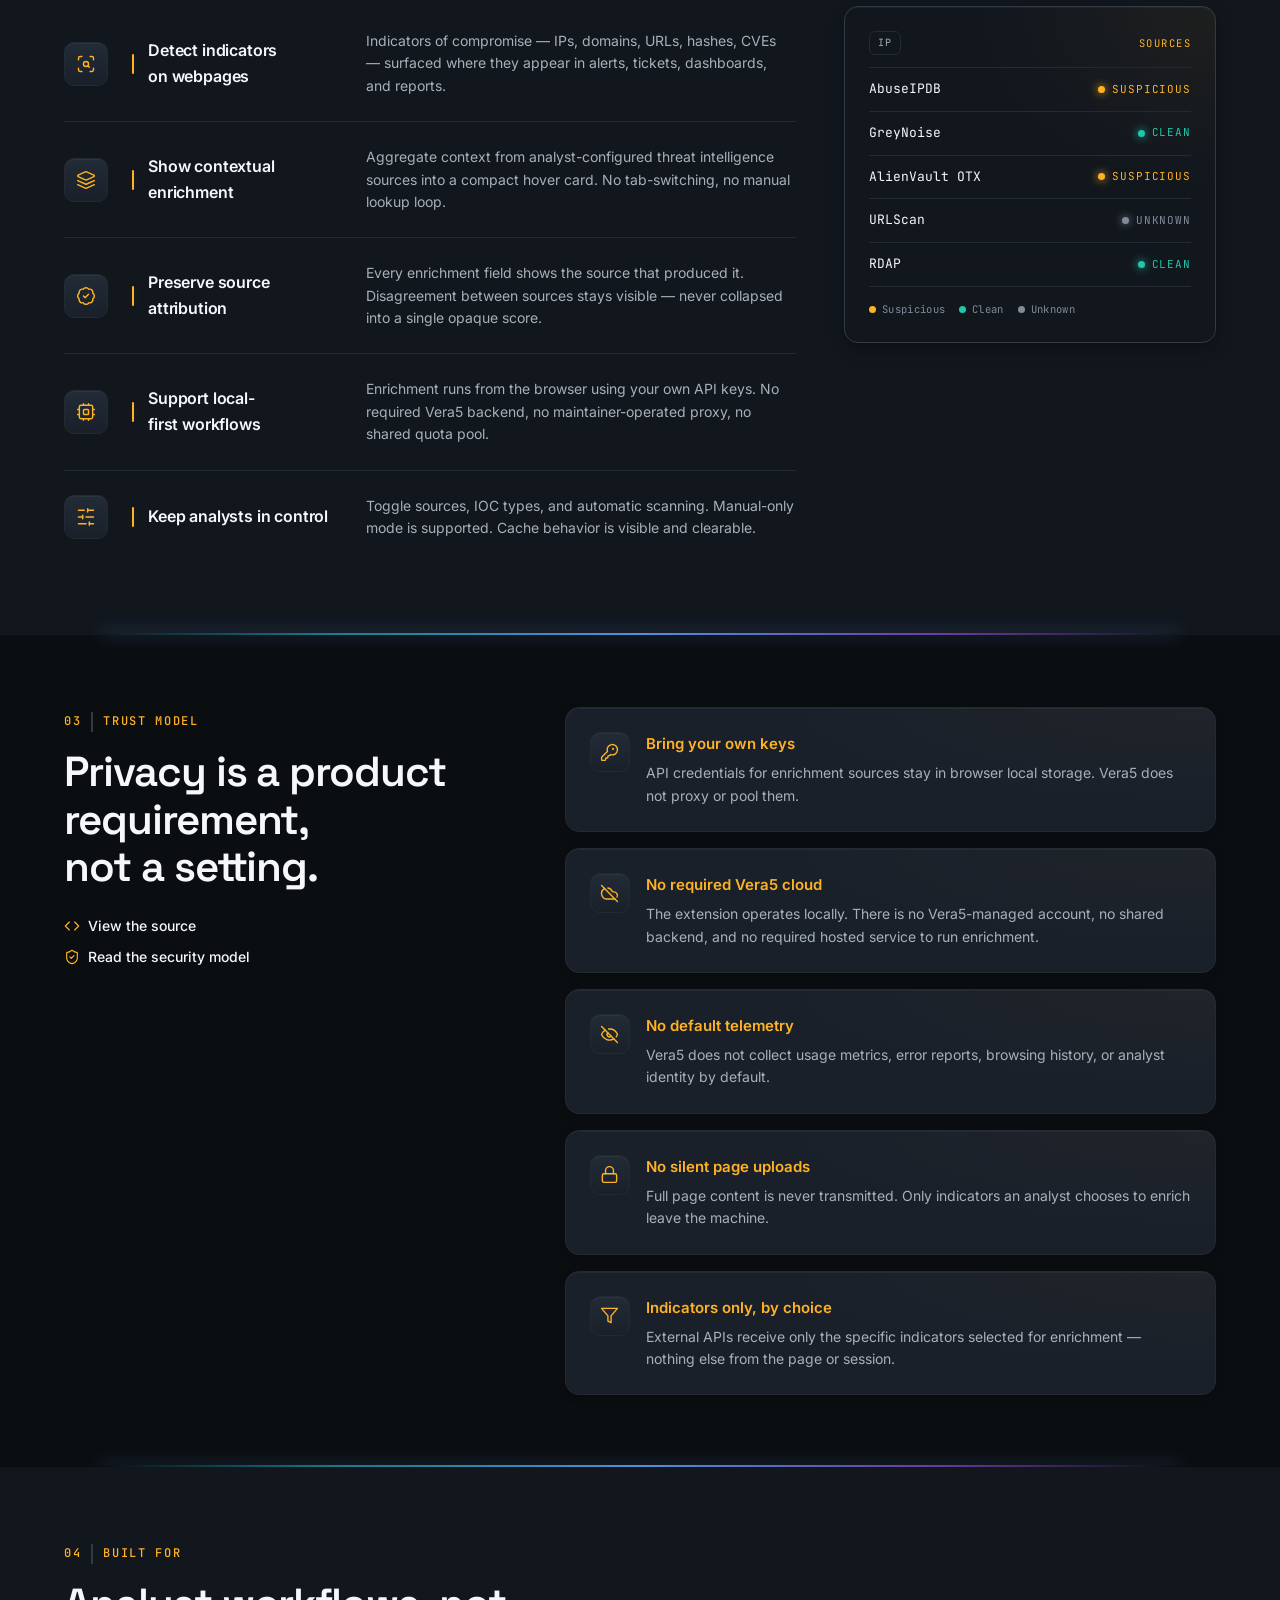
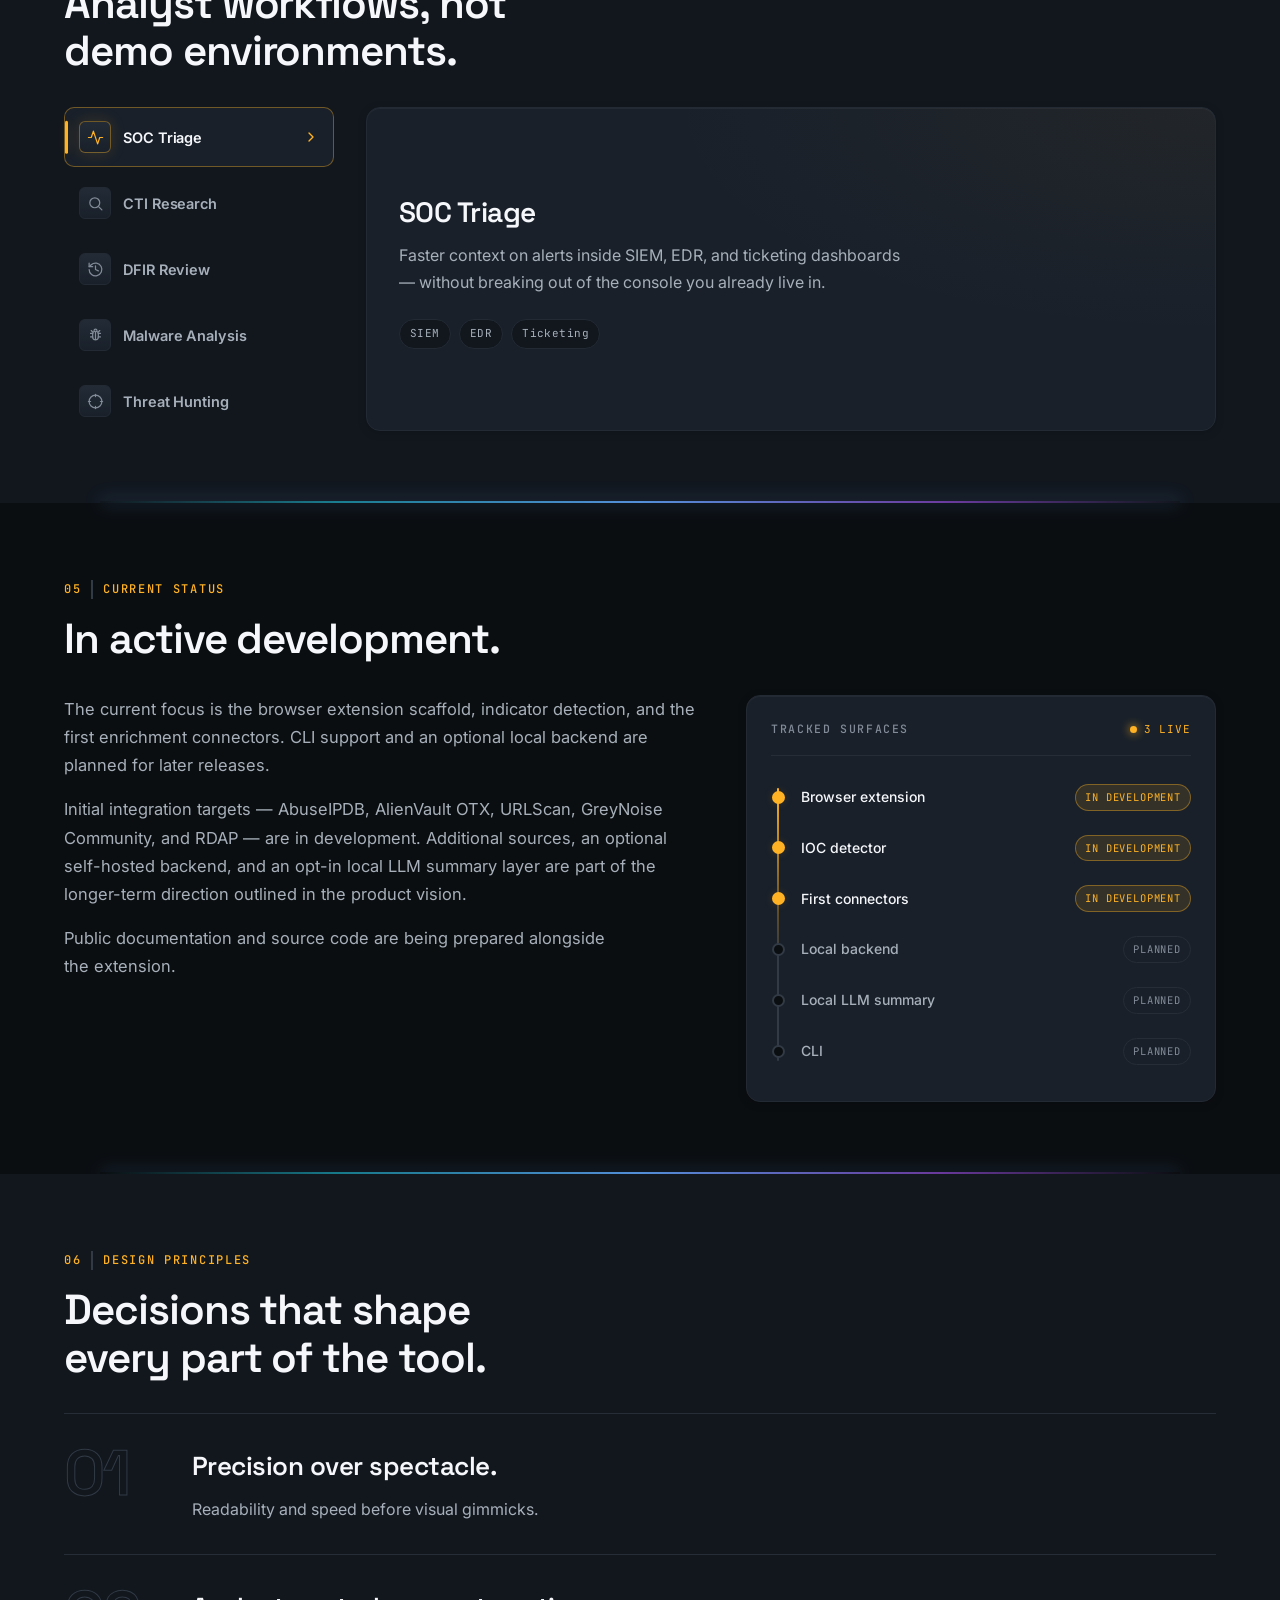
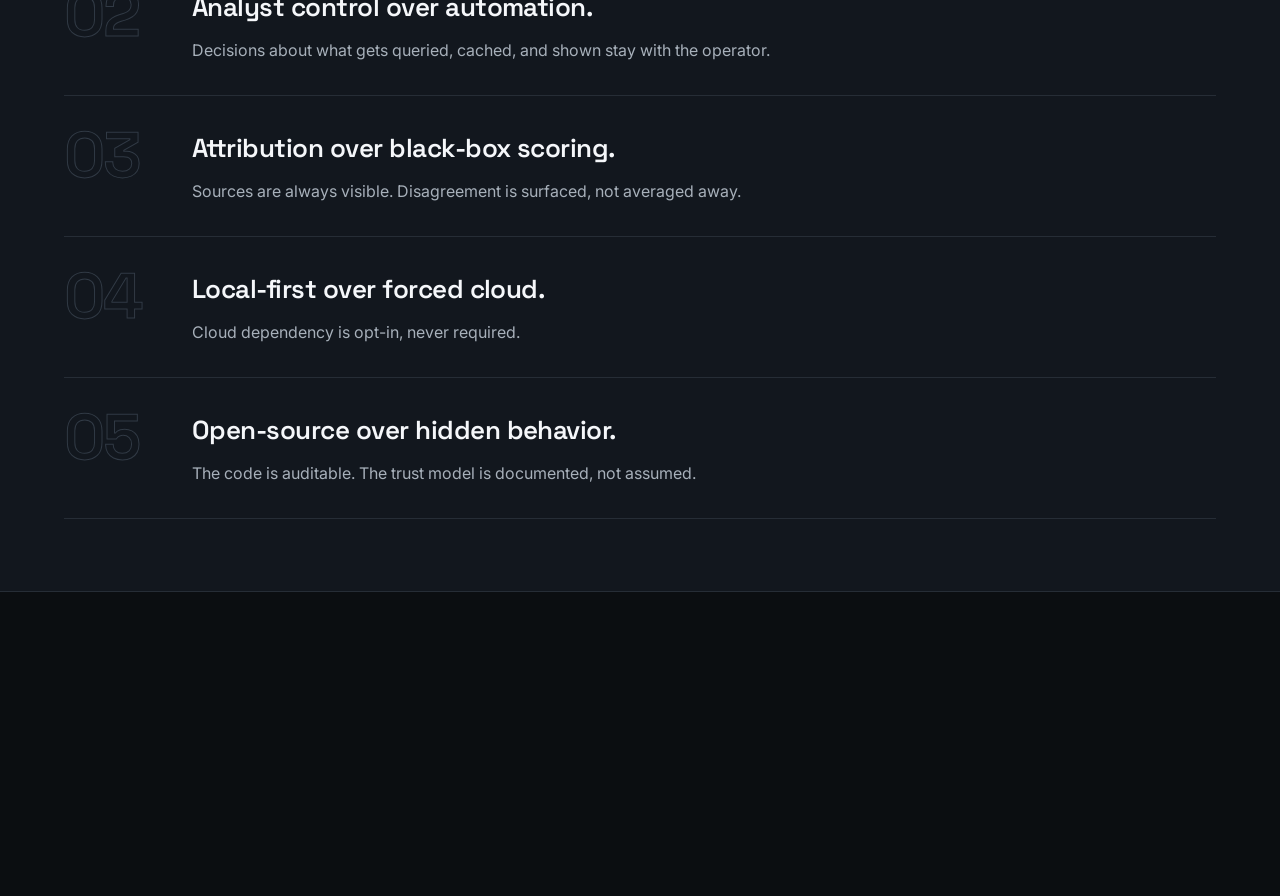
==== commit acda1f52: "feat(hero): adjusting UI/UX" ====
--- a/frontend/index.html
+++ b/frontend/index.html
@@ -179,65 +179,70 @@
     <div class="container">
       <p class="section-eyebrow" data-index="02">What Vera5 does</p>
       <h2 class="section-title">Context where the analyst already works.</h2>
-      <div class="card-grid">
-
-        <article class="card card--scan">
-          <span class="card-icon" aria-hidden="true">
-            <svg viewBox="0 0 24 24" fill="none" stroke="currentColor" stroke-width="1.75" stroke-linecap="round" stroke-linejoin="round"><path d="M3 7V5a2 2 0 0 1 2-2h2"/><path d="M17 3h2a2 2 0 0 1 2 2v2"/><path d="M21 17v2a2 2 0 0 1-2 2h-2"/><path d="M7 21H5a2 2 0 0 1-2-2v-2"/><circle cx="12" cy="12" r="3"/><path d="m16 16-1.9-1.9"/></svg>
-          </span>
-          <h3>Detect indicators on webpages</h3>
-          <p>Indicators of compromise &mdash; IPs, domains, URLs, hashes, CVEs &mdash; surfaced where they appear in alerts, tickets, dashboards, and reports.</p>
-        </article>
-
-        <article class="card card-feature">
-          <div class="card-feature-body">
-            <span class="card-icon" aria-hidden="true">
+      <p class="product-lead">Designed for real investigations. Fast context, clear attribution, and control that stays with the analyst.</p>
+      <div class="product-layout">
+        <div class="feature-list">
+
+          <div class="feature-row">
+            <span class="feature-icon" aria-hidden="true">
+              <svg viewBox="0 0 24 24" fill="none" stroke="currentColor" stroke-width="1.75" stroke-linecap="round" stroke-linejoin="round"><path d="M3 7V5a2 2 0 0 1 2-2h2"/><path d="M17 3h2a2 2 0 0 1 2 2v2"/><path d="M21 17v2a2 2 0 0 1-2 2h-2"/><path d="M7 21H5a2 2 0 0 1-2-2v-2"/><circle cx="12" cy="12" r="3"/><path d="m16 16-1.9-1.9"/></svg>
+            </span>
+            <h3 class="feature-name">Detect indicators on webpages</h3>
+            <p class="feature-desc">Indicators of compromise &mdash; IPs, domains, URLs, hashes, CVEs &mdash; surfaced where they appear in alerts, tickets, dashboards, and reports.</p>
+          </div>
+
+          <div class="feature-row">
+            <span class="feature-icon" aria-hidden="true">
               <svg viewBox="0 0 24 24" fill="none" stroke="currentColor" stroke-width="1.75" stroke-linecap="round" stroke-linejoin="round"><path d="m12.83 2.18a2 2 0 0 0-1.66 0L2.6 6.08a1 1 0 0 0 0 1.83l8.58 3.91a2 2 0 0 0 1.66 0l8.58-3.9a1 1 0 0 0 0-1.83Z"/><path d="m22 17.65-9.17 4.16a2 2 0 0 1-1.66 0L2 17.65"/><path d="m22 12.65-9.17 4.16a2 2 0 0 1-1.66 0L2 12.65"/></svg>
             </span>
-            <h3>Show contextual enrichment</h3>
-            <p>Aggregate context from analyst-configured threat intelligence sources into a compact hover card. No tab-switching, no manual lookup loop.</p>
-          </div>
-          <div class="card-feature-visual" aria-hidden="true">
-            <div class="cfv-card">
-              <div class="cfv-head">
-                <span class="cfv-type">IP</span>
-                <span class="cfv-verdict">Suspicious</span>
-              </div>
-              <ul class="cfv-rows">
-                <li>AbuseIPDB<span class="cfv-flag amber"></span></li>
-                <li>GreyNoise<span class="cfv-flag teal"></span></li>
-                <li>AlienVault OTX<span class="cfv-flag amber"></span></li>
-                <li>URLScan<span class="cfv-flag muted"></span></li>
-                <li>RDAP<span class="cfv-flag teal"></span></li>
-              </ul>
-            </div>
-          </div>
-        </article>
-
-        <article class="card card--attest">
-          <span class="card-icon" aria-hidden="true">
-            <svg viewBox="0 0 24 24" fill="none" stroke="currentColor" stroke-width="1.75" stroke-linecap="round" stroke-linejoin="round"><path d="M3.85 8.62a4 4 0 0 1 4.78-4.77 4 4 0 0 1 6.74 0 4 4 0 0 1 4.78 4.78 4 4 0 0 1 0 6.74 4 4 0 0 1-4.77 4.78 4 4 0 0 1-6.75 0 4 4 0 0 1-4.78-4.77 4 4 0 0 1 0-6.76Z"/><path d="m9 12 2 2 4-4"/></svg>
-          </span>
-          <h3>Preserve source attribution</h3>
-          <p>Every enrichment field shows the source that produced it. Disagreement between sources stays visible &mdash; never collapsed into a single opaque score.</p>
-        </article>
-
-        <article class="card card--local">
-          <span class="card-icon" aria-hidden="true">
-            <svg viewBox="0 0 24 24" fill="none" stroke="currentColor" stroke-width="1.75" stroke-linecap="round" stroke-linejoin="round"><rect width="16" height="16" x="4" y="4" rx="2"/><rect width="6" height="6" x="9" y="9" rx="1"/><path d="M15 2v2"/><path d="M15 20v2"/><path d="M2 15h2"/><path d="M2 9h2"/><path d="M20 15h2"/><path d="M20 9h2"/><path d="M9 2v2"/><path d="M9 20v2"/></svg>
-          </span>
-          <h3>Support local-first workflows</h3>
-          <p>Enrichment runs from the browser using your own API keys. No required Vera5 backend, no maintainer-operated proxy, no shared quota pool.</p>
-        </article>
-
-        <article class="card card--control">
-          <span class="card-icon" aria-hidden="true">
-            <svg viewBox="0 0 24 24" fill="none" stroke="currentColor" stroke-width="1.75" stroke-linecap="round" stroke-linejoin="round"><line x1="21" x2="14" y1="4" y2="4"/><line x1="10" x2="3" y1="4" y2="4"/><line x1="21" x2="12" y1="12" y2="12"/><line x1="8" x2="3" y1="12" y2="12"/><line x1="21" x2="16" y1="20" y2="20"/><line x1="12" x2="3" y1="20" y2="20"/><line x1="14" x2="14" y1="2" y2="6"/><line x1="8" x2="8" y1="10" y2="14"/><line x1="16" x2="16" y1="18" y2="22"/></svg>
-          </span>
-          <h3>Keep analysts in control</h3>
-          <p>Toggle sources, IOC types, and automatic scanning. Manual-only mode is supported. Cache behavior is visible and clearable.</p>
-        </article>
-
+            <h3 class="feature-name">Show contextual enrichment</h3>
+            <p class="feature-desc">Aggregate context from analyst-configured threat intelligence sources into a compact hover card. No tab-switching, no manual lookup loop.</p>
+          </div>
+
+          <div class="feature-row">
+            <span class="feature-icon" aria-hidden="true">
+              <svg viewBox="0 0 24 24" fill="none" stroke="currentColor" stroke-width="1.75" stroke-linecap="round" stroke-linejoin="round"><path d="M3.85 8.62a4 4 0 0 1 4.78-4.77 4 4 0 0 1 6.74 0 4 4 0 0 1 4.78 4.78 4 4 0 0 1 0 6.74 4 4 0 0 1-4.77 4.78 4 4 0 0 1-6.75 0 4 4 0 0 1-4.78-4.77 4 4 0 0 1 0-6.76Z"/><path d="m9 12 2 2 4-4"/></svg>
+            </span>
+            <h3 class="feature-name">Preserve source attribution</h3>
+            <p class="feature-desc">Every enrichment field shows the source that produced it. Disagreement between sources stays visible &mdash; never collapsed into a single opaque score.</p>
+          </div>
+
+          <div class="feature-row">
+            <span class="feature-icon" aria-hidden="true">
+              <svg viewBox="0 0 24 24" fill="none" stroke="currentColor" stroke-width="1.75" stroke-linecap="round" stroke-linejoin="round"><rect width="16" height="16" x="4" y="4" rx="2"/><rect width="6" height="6" x="9" y="9" rx="1"/><path d="M15 2v2"/><path d="M15 20v2"/><path d="M2 15h2"/><path d="M2 9h2"/><path d="M20 15h2"/><path d="M20 9h2"/><path d="M9 2v2"/><path d="M9 20v2"/></svg>
+            </span>
+            <h3 class="feature-name">Support local-first workflows</h3>
+            <p class="feature-desc">Enrichment runs from the browser using your own API keys. No required Vera5 backend, no maintainer-operated proxy, no shared quota pool.</p>
+          </div>
+
+          <div class="feature-row">
+            <span class="feature-icon" aria-hidden="true">
+              <svg viewBox="0 0 24 24" fill="none" stroke="currentColor" stroke-width="1.75" stroke-linecap="round" stroke-linejoin="round"><line x1="21" x2="14" y1="4" y2="4"/><line x1="10" x2="3" y1="4" y2="4"/><line x1="21" x2="12" y1="12" y2="12"/><line x1="8" x2="3" y1="12" y2="12"/><line x1="21" x2="16" y1="20" y2="20"/><line x1="12" x2="3" y1="20" y2="20"/><line x1="14" x2="14" y1="2" y2="6"/><line x1="8" x2="8" y1="10" y2="14"/><line x1="16" x2="16" y1="18" y2="22"/></svg>
+            </span>
+            <h3 class="feature-name">Keep analysts in control</h3>
+            <p class="feature-desc">Toggle sources, IOC types, and automatic scanning. Manual-only mode is supported. Cache behavior is visible and clearable.</p>
+          </div>
+
+        </div>
+
+        <aside class="product-panel" aria-hidden="true">
+          <div class="pp-head">
+            <span class="pp-type">IP</span>
+            <span class="pp-sources-label">Sources</span>
+          </div>
+          <ul class="pp-rows">
+            <li><span class="pp-src">AbuseIPDB</span><span class="pp-verdict amber"><span class="pp-dot"></span>Suspicious</span></li>
+            <li><span class="pp-src">GreyNoise</span><span class="pp-verdict teal"><span class="pp-dot"></span>Clean</span></li>
+            <li><span class="pp-src">AlienVault OTX</span><span class="pp-verdict amber"><span class="pp-dot"></span>Suspicious</span></li>
+            <li><span class="pp-src">URLScan</span><span class="pp-verdict muted"><span class="pp-dot"></span>Unknown</span></li>
+            <li><span class="pp-src">RDAP</span><span class="pp-verdict teal"><span class="pp-dot"></span>Clean</span></li>
+          </ul>
+          <div class="pp-legend">
+            <span><span class="pp-dot amber"></span>Suspicious</span>
+            <span><span class="pp-dot teal"></span>Clean</span>
+            <span><span class="pp-dot muted"></span>Unknown</span>
+          </div>
+        </aside>
       </div>
     </div>
   </section>
--- a/frontend/styles.css
+++ b/frontend/styles.css
@@ -888,17 +888,18 @@
   bottom: 0;
   transform: translateX(-50%);
   width: min(1080px, 88%);
-  height: 1px;
+  height: 2px;
+  border-radius: 2px;
   pointer-events: none;
   background: linear-gradient(
     90deg,
     transparent 0%,
-    rgba(34, 211, 238, 0.4) 28%,
-    rgba(96, 165, 250, 0.55) 50%,
-    rgba(168, 85, 247, 0.42) 72%,
+    rgba(34, 211, 238, 0.55) 22%,
+    rgba(96, 165, 250, 0.85) 50%,
+    rgba(168, 85, 247, 0.6) 78%,
     transparent 100%
   );
-  box-shadow: 0 0 16px rgba(96, 165, 250, 0.18);
+  box-shadow: 0 0 18px 1px rgba(96, 165, 250, 0.32);
 }
 .section-alt {
   background: var(--surface-1);
@@ -941,6 +942,164 @@
   line-height: 1.7;
 }
 .section-body p + p { margin-top: var(--s-md); }
+
+/* ============================================================
+   Product — feature list + sources panel
+   ============================================================ */
+.product-lead {
+  font-size: 16.5px;
+  color: var(--text-secondary);
+  line-height: 1.6;
+  max-width: 560px;
+  margin: calc(-1 * var(--s-sm)) 0 var(--s-2xl);
+}
+.product-layout {
+  display: grid;
+  grid-template-columns: 1fr minmax(300px, 372px);
+  gap: var(--s-2xl);
+  align-items: start;
+}
+.feature-list {
+  display: flex;
+  flex-direction: column;
+}
+.feature-row {
+  display: grid;
+  grid-template-columns: 44px minmax(170px, 210px) 1fr;
+  gap: var(--s-lg);
+  align-items: center;
+  padding: var(--s-lg) 0;
+}
+.feature-row + .feature-row { border-top: 1px solid var(--border-hairline); }
+.feature-icon {
+  display: inline-flex;
+  align-items: center;
+  justify-content: center;
+  width: 44px;
+  height: 44px;
+  border-radius: var(--r-md);
+  background: linear-gradient(180deg, var(--surface-raised), var(--surface-2));
+  border: 1px solid var(--border-hairline);
+  box-shadow: var(--highlight-top);
+  color: var(--accent);
+}
+.feature-icon svg { width: 20px; height: 20px; }
+.feature-name {
+  position: relative;
+  padding-left: 16px;
+  margin: 0;
+  font-size: 16px;
+  font-weight: 600;
+  letter-spacing: -0.01em;
+  color: var(--text-primary);
+}
+.feature-name::before {
+  content: "";
+  position: absolute;
+  left: 0;
+  top: 50%;
+  transform: translateY(-50%);
+  width: 2px;
+  height: 20px;
+  border-radius: 2px;
+  background: var(--accent);
+  box-shadow: 0 0 8px var(--accent-glow);
+}
+.feature-desc {
+  margin: 0;
+  font-size: 14px;
+  line-height: 1.6;
+  color: var(--text-secondary);
+}
+.product-panel {
+  align-self: start;
+  padding: var(--s-lg);
+  background:
+    radial-gradient(120% 100% at 100% 0%, rgba(255, 178, 36, 0.05), transparent 55%),
+    var(--surface-1);
+  border: 1px solid var(--border-strong);
+  border-radius: var(--r-lg);
+  box-shadow: var(--highlight-top), var(--shadow-med);
+}
+.pp-head {
+  display: flex;
+  align-items: center;
+  justify-content: space-between;
+  padding-bottom: 12px;
+  border-bottom: 1px solid var(--border-hairline);
+}
+.pp-type {
+  font-family: var(--font-mono);
+  font-size: 10px;
+  letter-spacing: 0.1em;
+  text-transform: uppercase;
+  color: var(--text-secondary);
+  border: 1px solid var(--border-hairline);
+  border-radius: var(--r-sm);
+  padding: 3px 8px;
+}
+.pp-sources-label {
+  font-family: var(--font-mono);
+  font-size: 10.5px;
+  letter-spacing: 0.14em;
+  text-transform: uppercase;
+  color: var(--accent);
+}
+.pp-rows {
+  list-style: none;
+  margin: 0;
+  padding: 0;
+}
+.pp-rows li {
+  display: flex;
+  align-items: center;
+  justify-content: space-between;
+  padding: 11px 0;
+  border-bottom: 1px solid var(--border-hairline);
+}
+.pp-src {
+  font-family: var(--font-mono);
+  font-size: 13px;
+  color: var(--text-primary);
+}
+.pp-verdict {
+  display: inline-flex;
+  align-items: center;
+  gap: 7px;
+  font-family: var(--font-mono);
+  font-size: 11px;
+  letter-spacing: 0.08em;
+  text-transform: uppercase;
+}
+.pp-dot {
+  width: 7px;
+  height: 7px;
+  border-radius: 50%;
+  background: currentColor;
+  box-shadow: 0 0 8px currentColor;
+}
+.pp-verdict.amber { color: var(--accent); }
+.pp-verdict.teal { color: var(--status-connected); }
+.pp-verdict.muted { color: var(--text-low); }
+.pp-legend {
+  display: flex;
+  flex-wrap: wrap;
+  gap: 14px;
+  padding-top: 14px;
+}
+.pp-legend span {
+  display: inline-flex;
+  align-items: center;
+  gap: 6px;
+  font-family: var(--font-mono);
+  font-size: 10.5px;
+  letter-spacing: 0.03em;
+  color: var(--text-low);
+}
+.pp-legend .pp-dot { box-shadow: none; }
+.pp-legend .amber { color: var(--accent); }
+.pp-legend .teal { color: var(--status-connected); }
+.pp-legend .muted { color: var(--text-low); }
 
 /* ============================================================
    The friction — two-column with lookup-loop visual
@@ -1139,226 +1298,6 @@
 }
 
 /* ============================================================
-   Card grid — “What Vera5 does” (bento)
-   ============================================================ */
-
-.card-grid {
-  display: grid;
-  grid-template-columns: repeat(3, 1fr);
-  grid-auto-flow: dense;
-  gap: var(--s-md);
-}
-.card {
-  position: relative;
-  background: var(--surface-2);
-  border: 1px solid var(--border-hairline);
-  border-radius: var(--r-lg);
-  padding: var(--s-lg);
-  box-shadow: var(--highlight-top), var(--shadow-low);
-  transition:
-    border-color var(--t-card) var(--ease-out),
-    transform var(--t-card) var(--ease-out),
-    box-shadow var(--t-card) var(--ease-out);
-}
-.card:not(.card-feature) {
-  background:
-    radial-gradient(130% 150% at 100% 0%, rgba(255, 178, 36, 0.03), transparent 52%),
-    var(--surface-2);
-}
-.card:hover {
-  border-color: var(--border-accent);
-  transform: translateY(-2px);
-  box-shadow: var(--highlight-top), var(--shadow-med);
-}
-.card-icon {
-  display: inline-flex;
-  align-items: center;
-  justify-content: center;
-  width: 44px;
-  height: 44px;
-  border-radius: var(--r-md);
-  background: linear-gradient(180deg, var(--surface-raised), var(--surface-2));
-  border: 1px solid var(--border-hairline);
-  box-shadow: var(--highlight-top);
-  color: var(--accent);
-  margin-bottom: var(--s-md);
-  transition:
-    color var(--t-hover) var(--ease-out),
-    border-color var(--t-card) var(--ease-out),
-    box-shadow var(--t-card) var(--ease-out),
-    transform var(--t-card) var(--ease-out);
-}
-.card:hover .card-icon {
-  color: var(--accent-hover);
-  border-color: var(--border-accent);
-  box-shadow: var(--highlight-top), var(--glow-sm);
-}
-.card-icon svg { width: 22px; height: 22px; }
-.card h3 {
-  font-size: 16px;
-  font-weight: 600;
-  margin-bottom: var(--s-sm);
-  letter-spacing: -0.005em;
-}
-.card p {
-  font-size: 14.5px;
-  color: var(--text-secondary);
-  line-height: 1.65;
-}
-
-/* Feature card — spans two columns; copy left, product motif right */
-.card-feature {
-  grid-column: span 2;
-  overflow: hidden;
-  display: grid;
-  grid-template-columns: 1.05fr 0.95fr;
-  align-items: center;
-  gap: var(--s-xl);
-  background:
-    radial-gradient(110% 130% at 100% 0%, var(--accent-weak), transparent 60%),
-    var(--surface-2);
-}
-.card-feature-body { min-width: 0; }
-.card-feature .card-icon { width: 52px; height: 52px; }
-.card-feature .card-icon svg { width: 26px; height: 26px; }
-.card-feature h3 {
-  font-size: 20px;
-  letter-spacing: -0.015em;
-}
-.card-feature p {
-  font-size: 15.5px;
-  max-width: 46ch;
-}
-
-/* Feature motif — sources aggregating into one compact card */
-.card-feature-visual {
-  display: flex;
-  justify-content: flex-end;
-  min-width: 0;
-}
-.cfv-card {
-  width: 100%;
-  max-width: 232px;
-  padding: 12px 14px;
-  background: rgba(11, 14, 17, 0.55);
-  border: 1px solid var(--border-strong);
-  border-radius: var(--r-md);
-  box-shadow: var(--highlight-top), var(--shadow-low);
-}
-.cfv-head {
-  display: flex;
-  align-items: center;
-  gap: 8px;
-  margin-bottom: 10px;
-  padding-bottom: 10px;
-  border-bottom: 1px solid var(--border-hairline);
-}
-.cfv-type {
-  font-family: var(--font-mono);
-  font-size: 10px;
-  letter-spacing: 0.1em;
-  text-transform: uppercase;
-  color: var(--text-secondary);
-  border: 1px solid var(--border-hairline);
-  border-radius: var(--r-sm);
-  padding: 2px 6px;
-}
-.cfv-verdict {
-  margin-left: auto;
-  display: inline-flex;
-  align-items: center;
-  gap: 5px;
-  font-family: var(--font-mono);
-  font-size: 10px;
-  letter-spacing: 0.08em;
-  text-transform: uppercase;
-  color: var(--accent);
-}
-.cfv-verdict::before {
-  content: "";
-  width: 6px;
-  height: 6px;
-  border-radius: 50%;
-  background: currentColor;
-  box-shadow: 0 0 8px currentColor;
-}
-.cfv-rows {
-  list-style: none;
-  margin: 0;
-  padding: 0;
-  display: flex;
-  flex-direction: column;
-}
-.cfv-rows li {
-  display: flex;
-  align-items: center;
-  padding: 6px 0;
-  font-family: var(--font-mono);
-  font-size: 12px;
-  color: var(--text-secondary);
-}
-.cfv-flag {
-  margin-left: auto;
-  width: 7px;
-  height: 7px;
-  border-radius: 50%;
-  flex-shrink: 0;
-}
-.cfv-flag.amber { background: var(--accent); }
-.cfv-flag.teal { background: var(--status-connected); }
-.cfv-flag.muted { background: var(--text-low); }
-
-/* Per-card flourishes — distinct in kind, hover-only, restrained */
-
-/* Detect — an accent scan sweeps down the card */
-.card--scan { overflow: hidden; }
-.card--scan::after {
-  content: "";
-  position: absolute;
-  left: 0;
-  right: 0;
-  top: 0;
-  height: 45%;
-  background: linear-gradient(180deg, var(--accent-weak), transparent);
-  opacity: 0;
-  transform: translateY(-100%);
-  pointer-events: none;
-}
-.card--scan:hover::after { animation: card-scan 1s var(--ease-out); }
-@keyframes card-scan {
-  0% { opacity: 0; transform: translateY(-100%); }
-  25% { opacity: 1; }
-  100% { opacity: 0; transform: translateY(230%); }
-}
-
-/* Preserve attribution — icon stamps in with a glow */
-.card--attest .card-icon {
-  transition:
-    transform var(--t-card) var(--ease-out),
-    color var(--t-hover) var(--ease-out),
-    filter var(--t-card) var(--ease-out);
-}
-.card--attest:hover .card-icon {
-  transform: scale(1.12) rotate(-5deg);
-  filter: drop-shadow(0 0 10px var(--accent-glow));
-}
-
-/* Local-first — icon breathes */
-.card--local:hover .card-icon { animation: icon-breathe 1.6s var(--ease-out) infinite; }
-@keyframes icon-breathe {
-  0%, 100% { filter: drop-shadow(0 0 0 transparent); transform: scale(1); }
-  50% { filter: drop-shadow(0 0 11px var(--accent-glow)); transform: scale(1.05); }
-}
-
-/* Keep in control — icon nudges like a slider */
-.card--control:hover .card-icon { animation: icon-nudge 0.6s var(--ease-out); }
-@keyframes icon-nudge {
-  0%, 100% { transform: translateX(0); }
-  25% { transform: translateX(2px); }
-  75% { transform: translateX(-2px); }
-}
-
-/* ============================================================
    Trust model — two-column
    ============================================================ */
 
@@ -1940,7 +1879,7 @@
   .problem-layout { grid-template-columns: 1fr; gap: var(--s-xl); }
   .problem-copy .section-title,
   .problem-copy .section-body { max-width: 720px; }
-  .card-grid { grid-template-columns: repeat(2, 1fr); }
+  .product-layout { grid-template-columns: 1fr; gap: var(--s-xl); }
   .trust-layout { grid-template-columns: 1fr; gap: var(--s-xl); }
   .trust-head .section-title { margin-bottom: 0; }
   .status-grid { grid-template-columns: 1fr; gap: var(--s-xl); }
@@ -1969,15 +1908,16 @@
 }
 
 @media (max-width: 600px) {
-  .card-grid { grid-template-columns: 1fr; }
   .hero-creds { grid-template-columns: repeat(2, 1fr); }
-  .card-feature {
-    grid-column: span 1;
-    grid-template-columns: 1fr;
-    gap: var(--s-lg);
+  .feature-row {
+    grid-template-columns: 40px 1fr;
+    column-gap: 14px;
+    row-gap: 6px;
+    align-items: start;
   }
-  .card-feature-visual { justify-content: flex-start; }
-  .cfv-card { max-width: none; }
+  .feature-icon { grid-row: span 2; }
+  .feature-name { grid-column: 2; }
+  .feature-desc { grid-column: 2; }
   .hv-stage { max-width: none; }
   .hv-card {
     position: static;
@@ -2029,7 +1969,7 @@
     .section-title,
     .section-body,
     .friction-visual,
-    .card-grid,
+    .product-layout,
     .trust-list,
     .workflows,
     .status-grid,
@@ -2047,10 +1987,6 @@
    after first paint, so scroll position stays stable.
    ============================================================ */
 @supports (content-visibility: auto) {
-  .section {
-    content-visibility: auto;
-    contain-intrinsic-size: auto 720px;
-  }
   .site-footer {
     content-visibility: auto;
     contain-intrinsic-size: auto 360px;
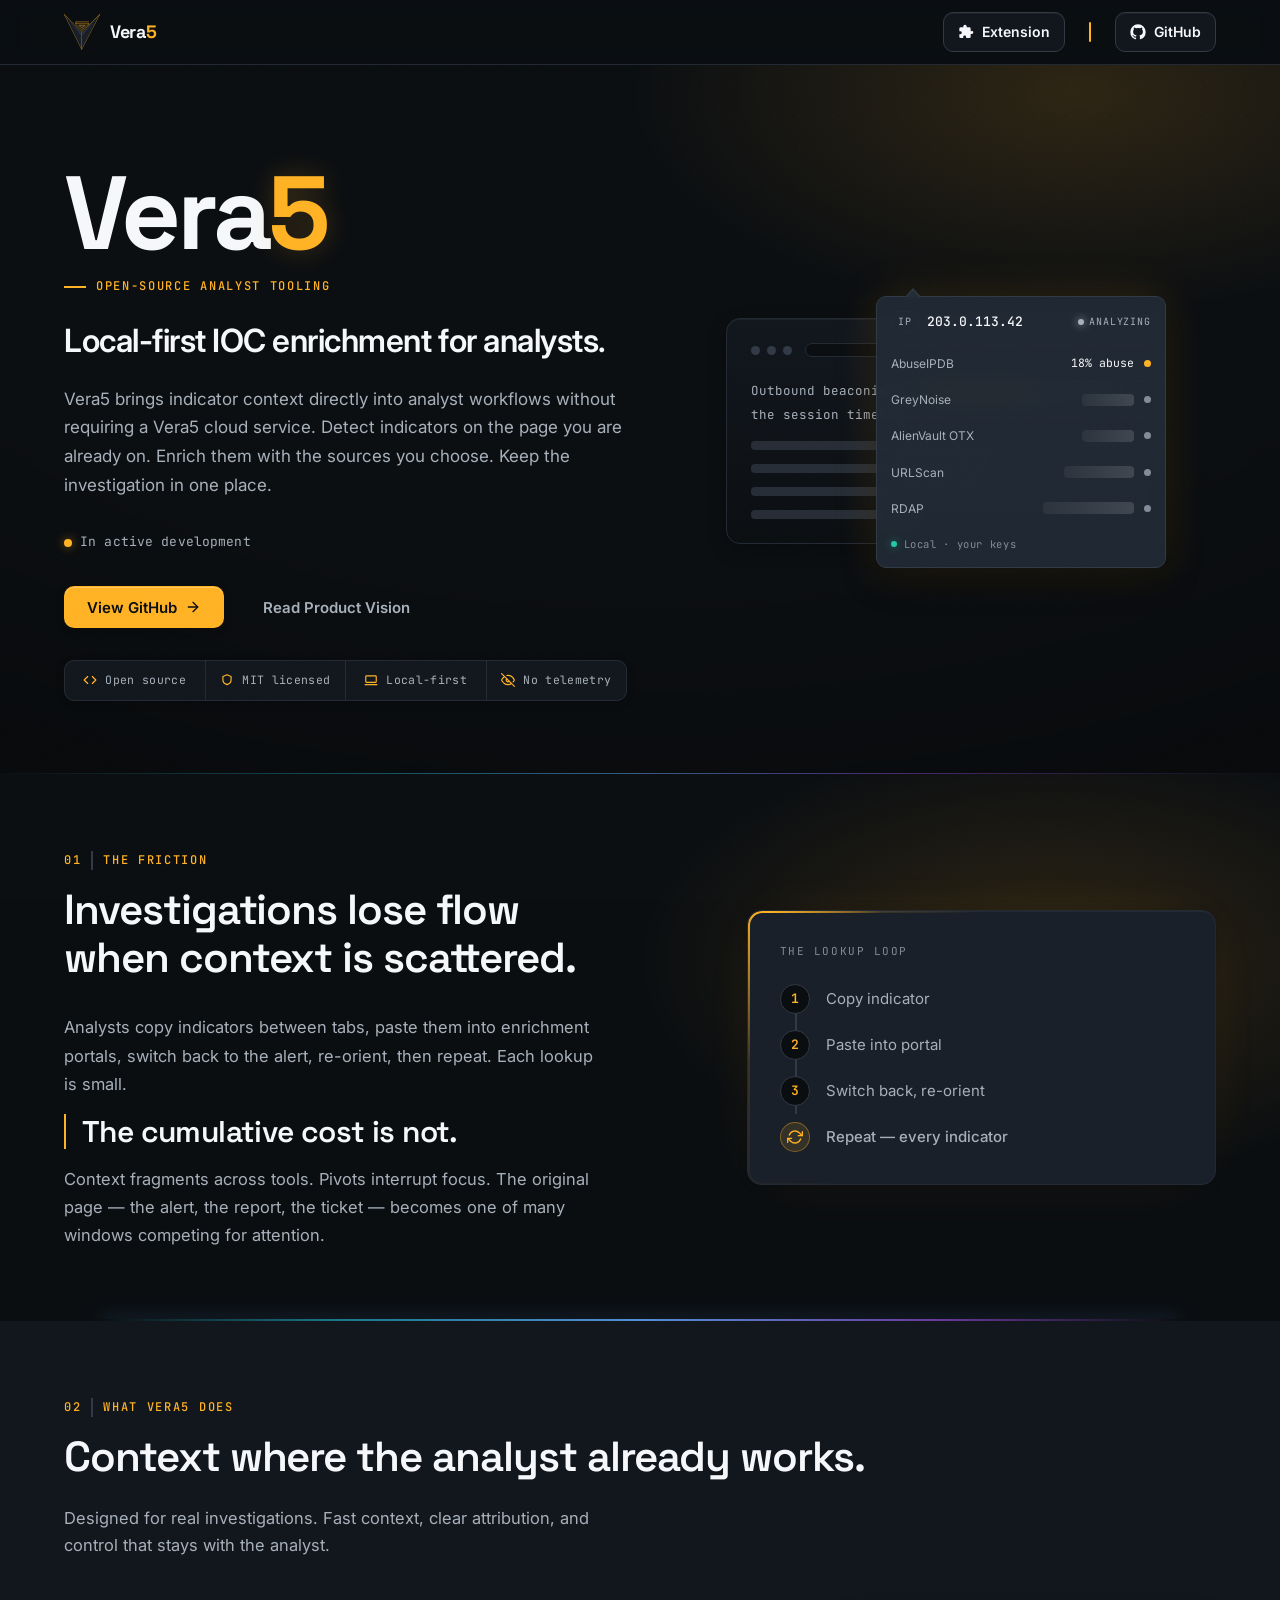
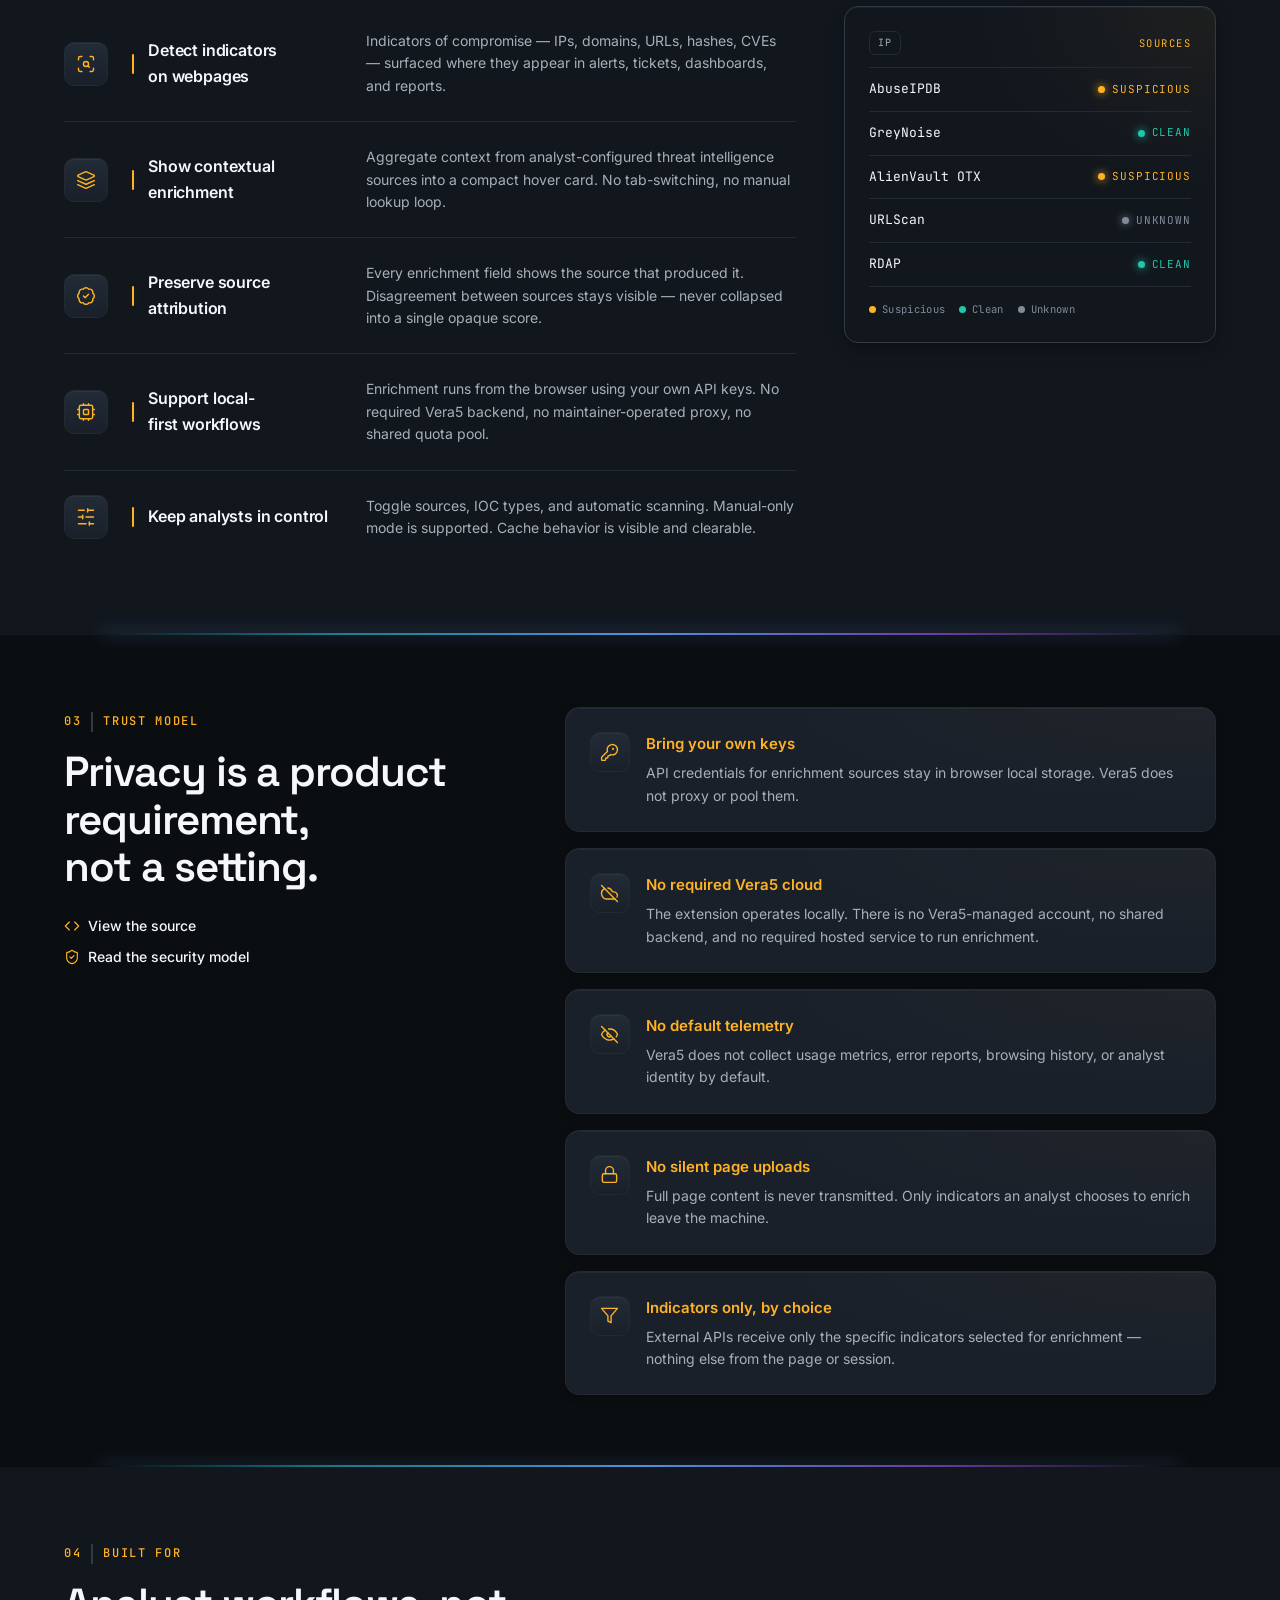
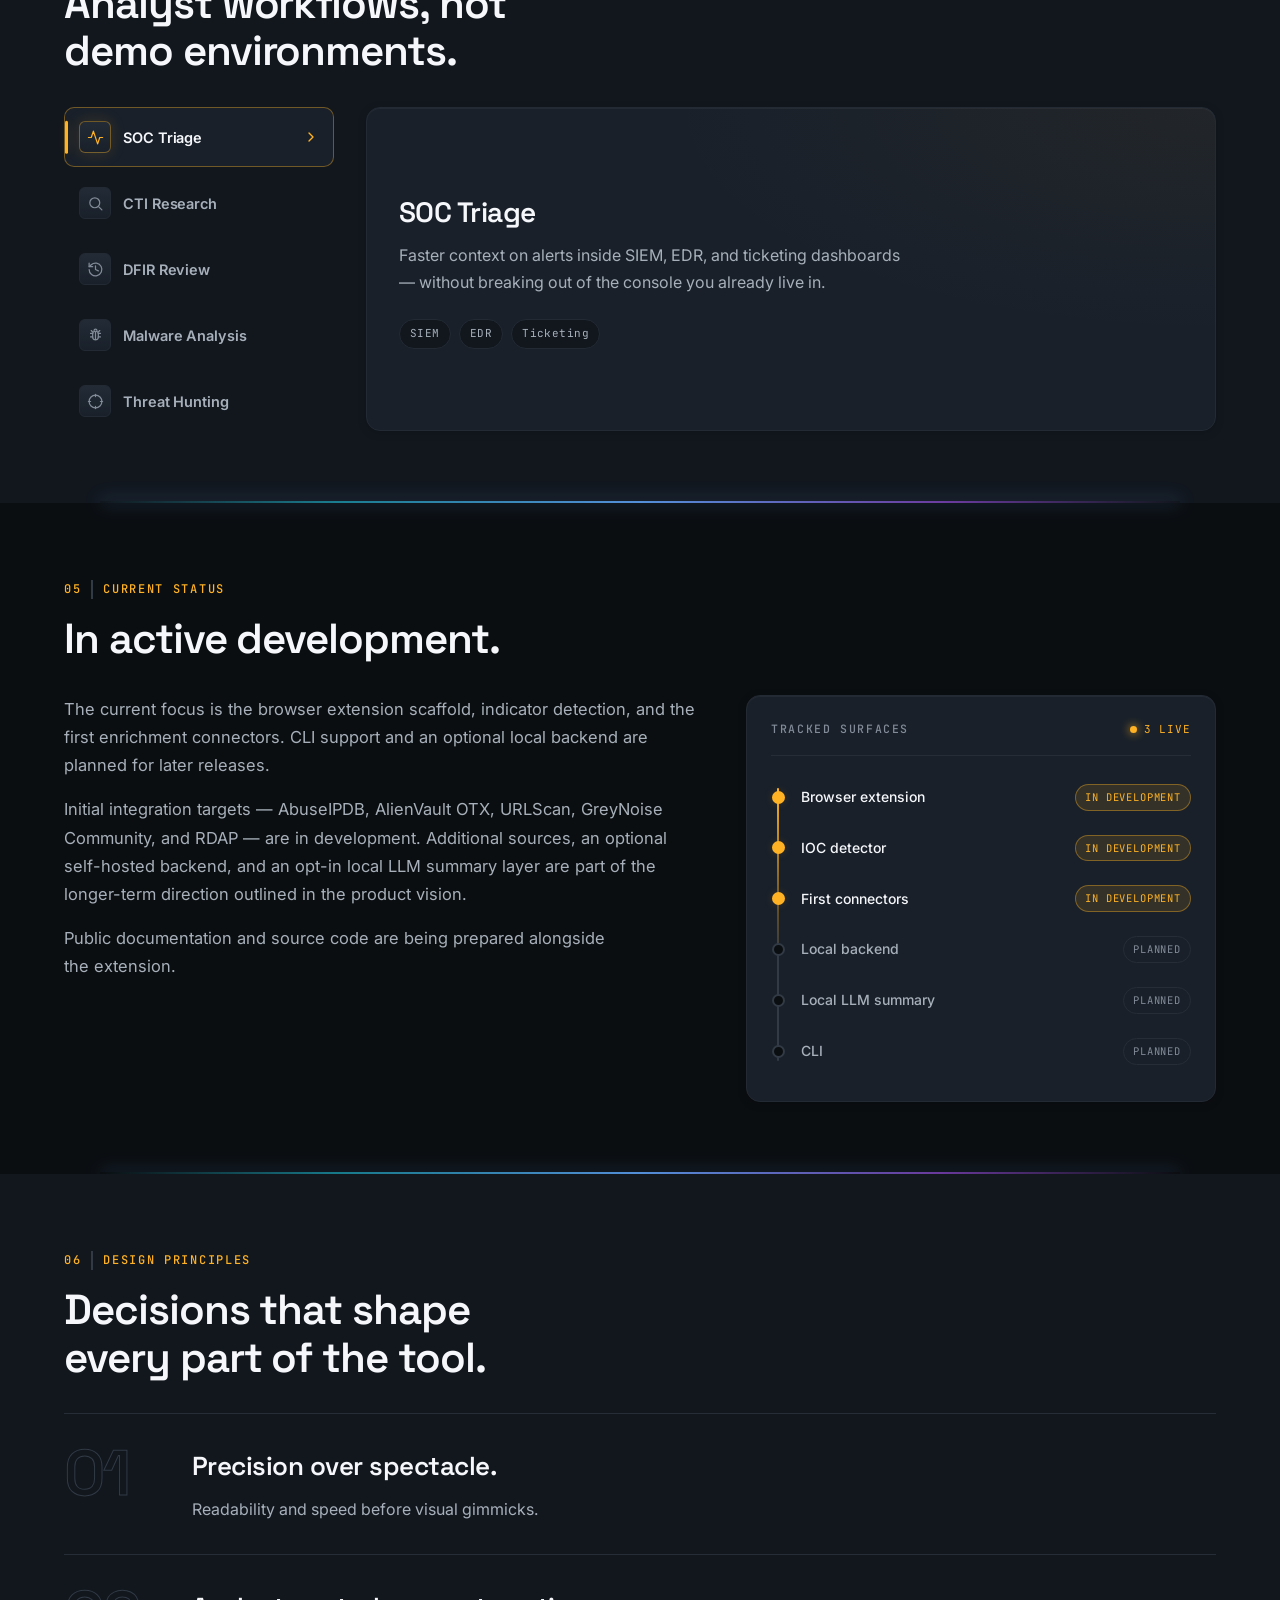
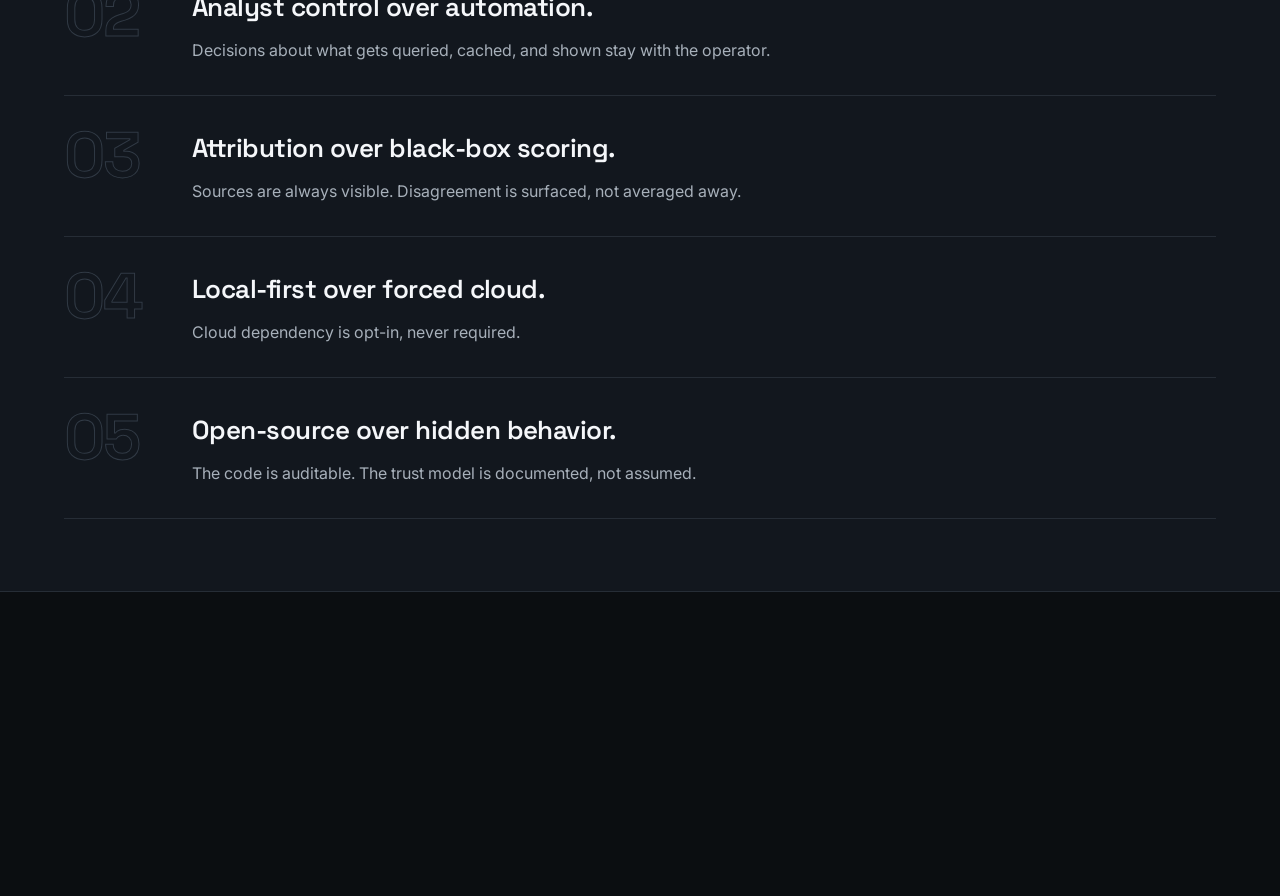
==== commit 8e2c195b: "feat(hero): adjusting UI/UX" ====
--- a/frontend/index.html
+++ b/frontend/index.html
@@ -65,9 +65,10 @@
       <span class="brand-mark">Vera<span class="brand-5">5</span></span>
     </a>
     <nav class="primary-nav" aria-label="Primary">
-      <a href="#product">Tool</a>
-      <a href="#principles">Principles</a>
-      <a href="#status">Status</a>
+      <a class="nav-github" href="https://github.com/0xCBradford/Vera5/releases" rel="noopener" aria-label="Get the Vera5 browser extension">
+        <svg viewBox="0 0 24 24" fill="currentColor" aria-hidden="true" focusable="false"><path d="M20.5 11H19V7a2 2 0 0 0-2-2h-4V3.5a2.5 2.5 0 0 0-5 0V5H4a2 2 0 0 0-2 2v3.8h1.5a2.2 2.2 0 1 1 0 4.4H2V19a2 2 0 0 0 2 2h3.8v-1.5a2.2 2.2 0 1 1 4.4 0V21H17a2 2 0 0 0 2-2v-4h1.5a2.5 2.5 0 0 0 0-5z"/></svg>
+        <span>Extension</span>
+      </a>
       <span class="nav-divider" aria-hidden="true"></span>
       <a class="nav-github" href="https://github.com/0xCBradford/Vera5" rel="noopener" aria-label="Vera5 on GitHub">
         <svg viewBox="0 0 24 24" fill="currentColor" aria-hidden="true" focusable="false"><path d="M12 .5A11.5 11.5 0 0 0 .5 12a11.5 11.5 0 0 0 7.86 10.92c.575.106.785-.25.785-.555 0-.274-.01-1-.015-1.965-3.197.695-3.872-1.54-3.872-1.54-.523-1.33-1.277-1.685-1.277-1.685-1.043-.713.08-.698.08-.698 1.153.08 1.76 1.184 1.76 1.184 1.026 1.758 2.692 1.25 3.348.955.104-.743.401-1.25.73-1.538-2.553-.29-5.236-1.276-5.236-5.68 0-1.255.448-2.28 1.183-3.085-.119-.29-.513-1.46.112-3.043 0 0 .965-.31 3.165 1.178a10.98 10.98 0 0 1 2.88-.388c.977.004 1.96.132 2.88.388 2.198-1.488 3.162-1.178 3.162-1.178.626 1.583.232 2.753.114 3.043.737.805 1.18 1.83 1.18 3.085 0 4.415-2.687 5.386-5.249 5.67.413.355.78 1.057.78 2.13 0 1.538-.014 2.778-.014 3.156 0 .308.207.667.79.554A11.5 11.5 0 0 0 23.5 12 11.5 11.5 0 0 0 12 .5Z"/></svg>
--- a/frontend/styles.css
+++ b/frontend/styles.css
@@ -300,41 +300,12 @@
   font-size: 14px;
   font-weight: 500;
 }
-.primary-nav a:not(.nav-github) {
-  position: relative;
-  color: var(--text-secondary);
-  padding: 6px 0;
-  transition: color var(--t-hover) var(--ease-out);
-}
-.primary-nav a:not(.nav-github)::after {
-  content: "";
-  position: absolute;
-  left: 0;
-  right: 0;
-  bottom: 0;
-  height: 1.5px;
+.nav-divider {
+  width: 2px;
+  height: 20px;
+  border-radius: 1px;
   background: var(--accent);
-  transform: scaleX(0);
-  transform-origin: left center;
-  transition: transform var(--t-hover) var(--ease-out);
-}
-.primary-nav a:not(.nav-github):hover {
-  color: var(--text-primary);
-}
-.primary-nav a:not(.nav-github):hover::after {
-  transform: scaleX(1);
-}
-.primary-nav a.is-active:not(.nav-github) {
-  color: var(--text-primary);
-}
-.primary-nav a.is-active:not(.nav-github)::after {
-  transform: scaleX(1);
-}
-
-.nav-divider {
-  width: 1px;
-  height: 20px;
-  background: var(--border-hard);
+  box-shadow: 0 0 8px var(--accent-glow);
   flex-shrink: 0;
 }
 
@@ -496,22 +467,24 @@
   pointer-events: none;
   background: linear-gradient(
     110deg,
-    transparent 38%,
-    rgba(255, 226, 170, 0.85) 50%,
-    transparent 62%
+    transparent 28%,
+    rgba(255, 240, 205, 0.92) 41%,
+    rgba(255, 255, 255, 1) 50%,
+    rgba(255, 240, 205, 0.92) 59%,
+    transparent 72%
   );
-  background-size: 220% 100%;
+  background-size: 200% 100%;
   background-position: 150% 0;
   -webkit-background-clip: text;
   background-clip: text;
   -webkit-text-fill-color: transparent;
   color: transparent;
-  animation: wordmark-sheen 7s ease-in-out infinite;
+  animation: wordmark-sheen 2.6s ease-in-out infinite;
 }
 @keyframes wordmark-sheen {
-  /* quick glint (~1.1s) then a long rest off-screen — occasional, not shimmery */
+  /* slow glint sweep (~1.5s across the glyphs) then a brief rest, repeated often */
   0%   { background-position: 150% 0; }
-  16%  { background-position: -50% 0; }
+  58%  { background-position: -50% 0; }
   100% { background-position: -50% 0; }
 }
 .hero-tagline {
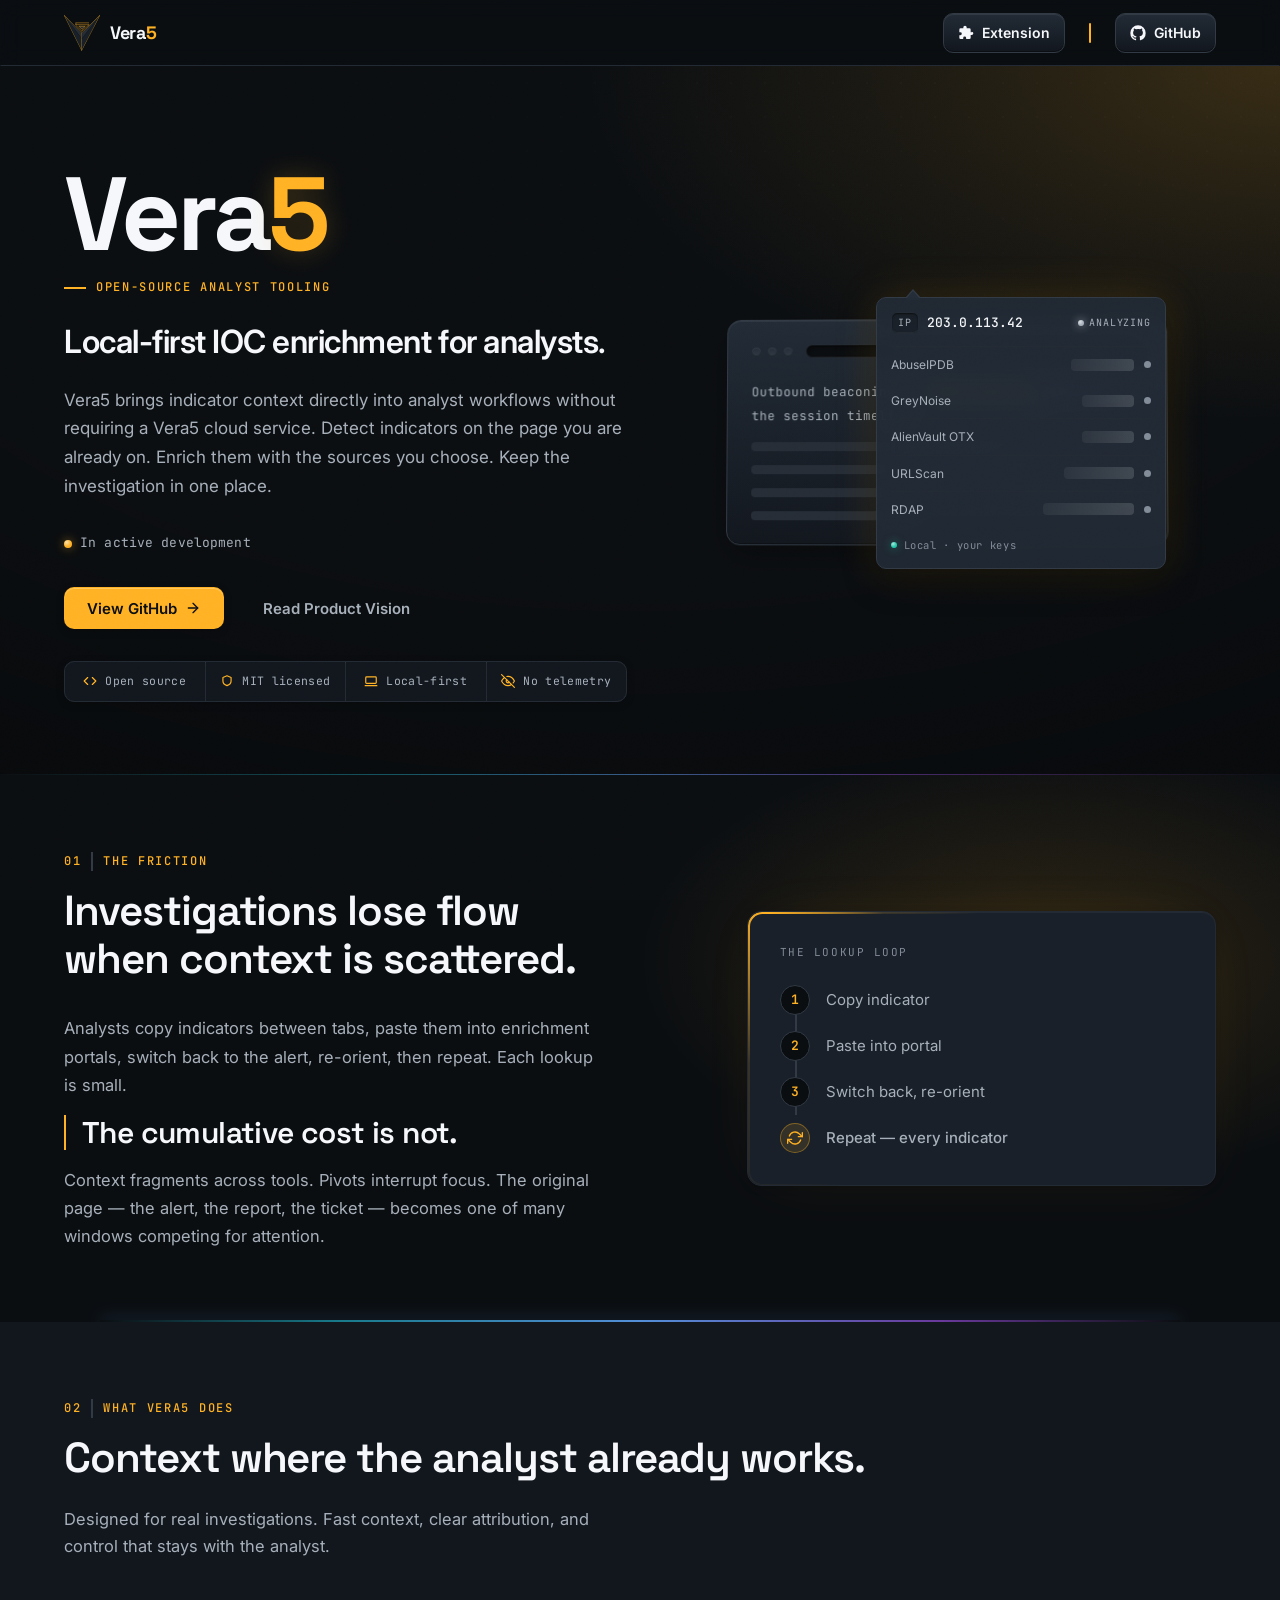
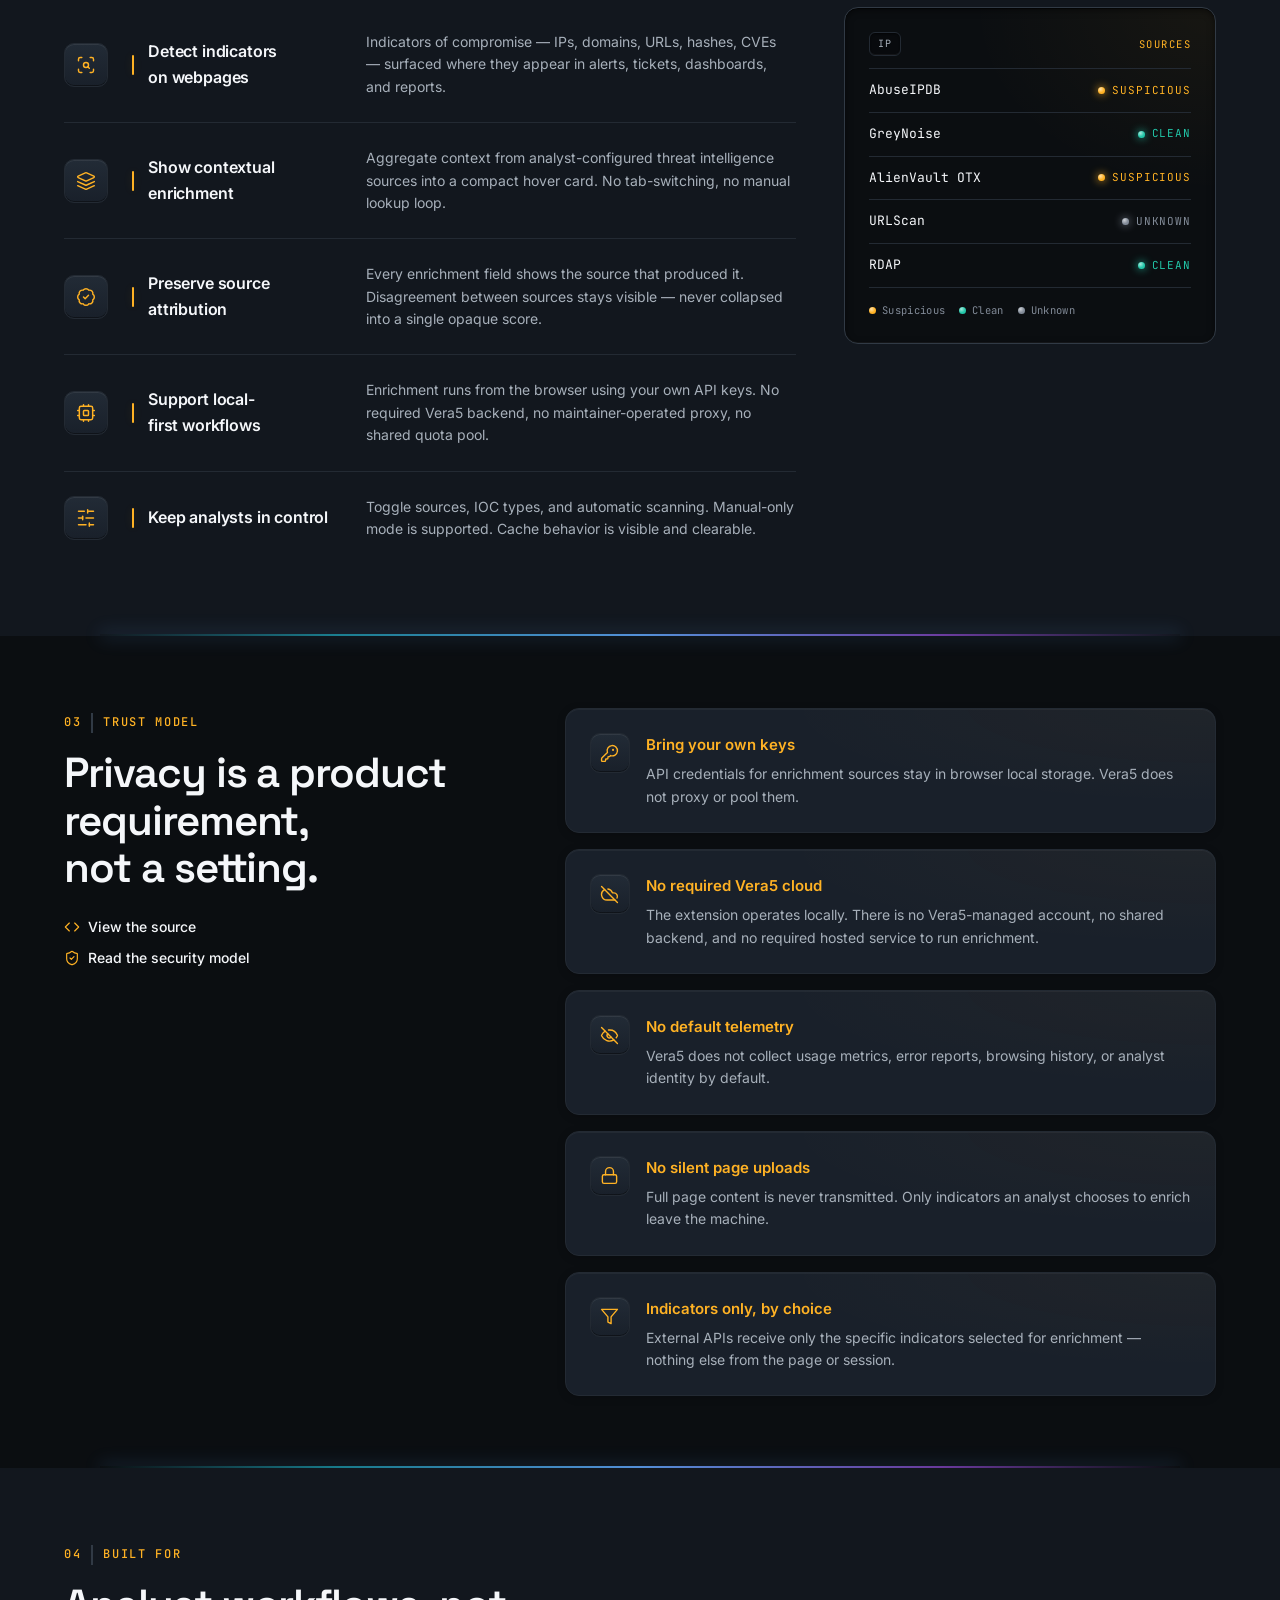
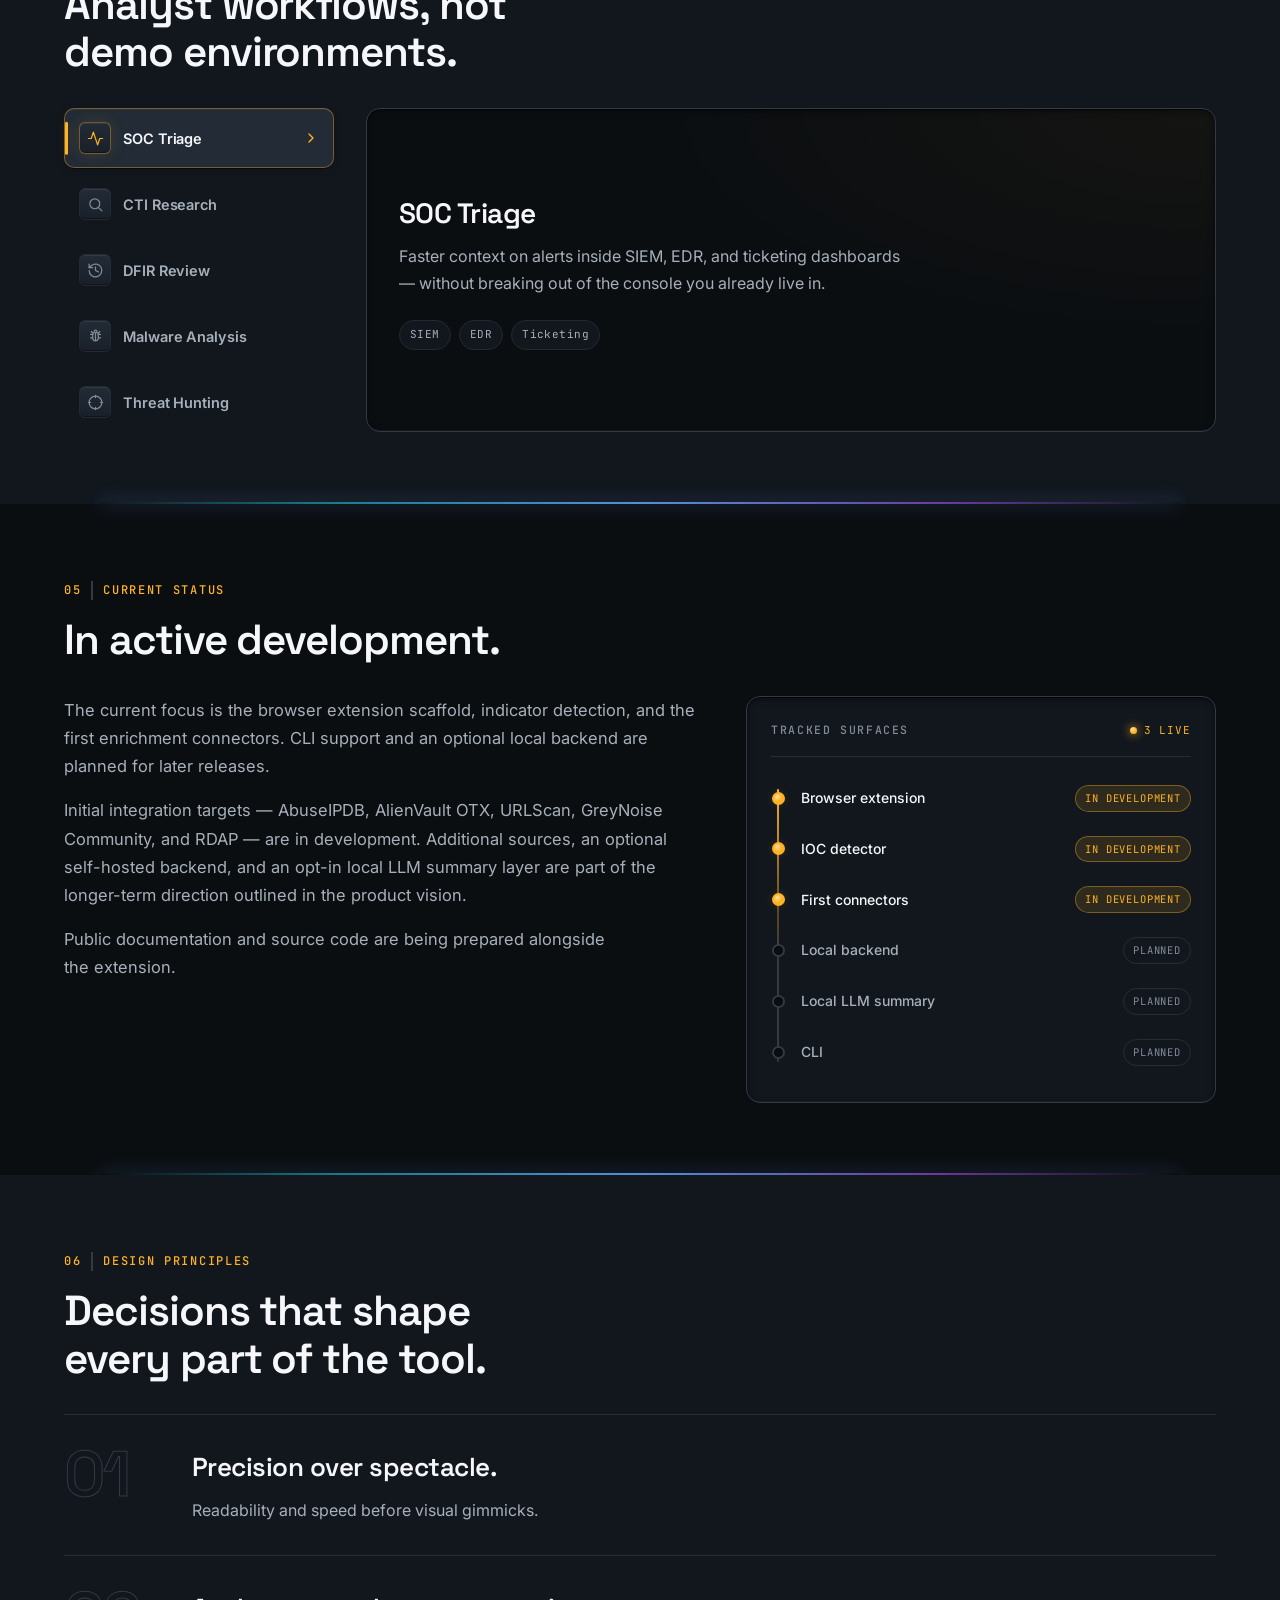
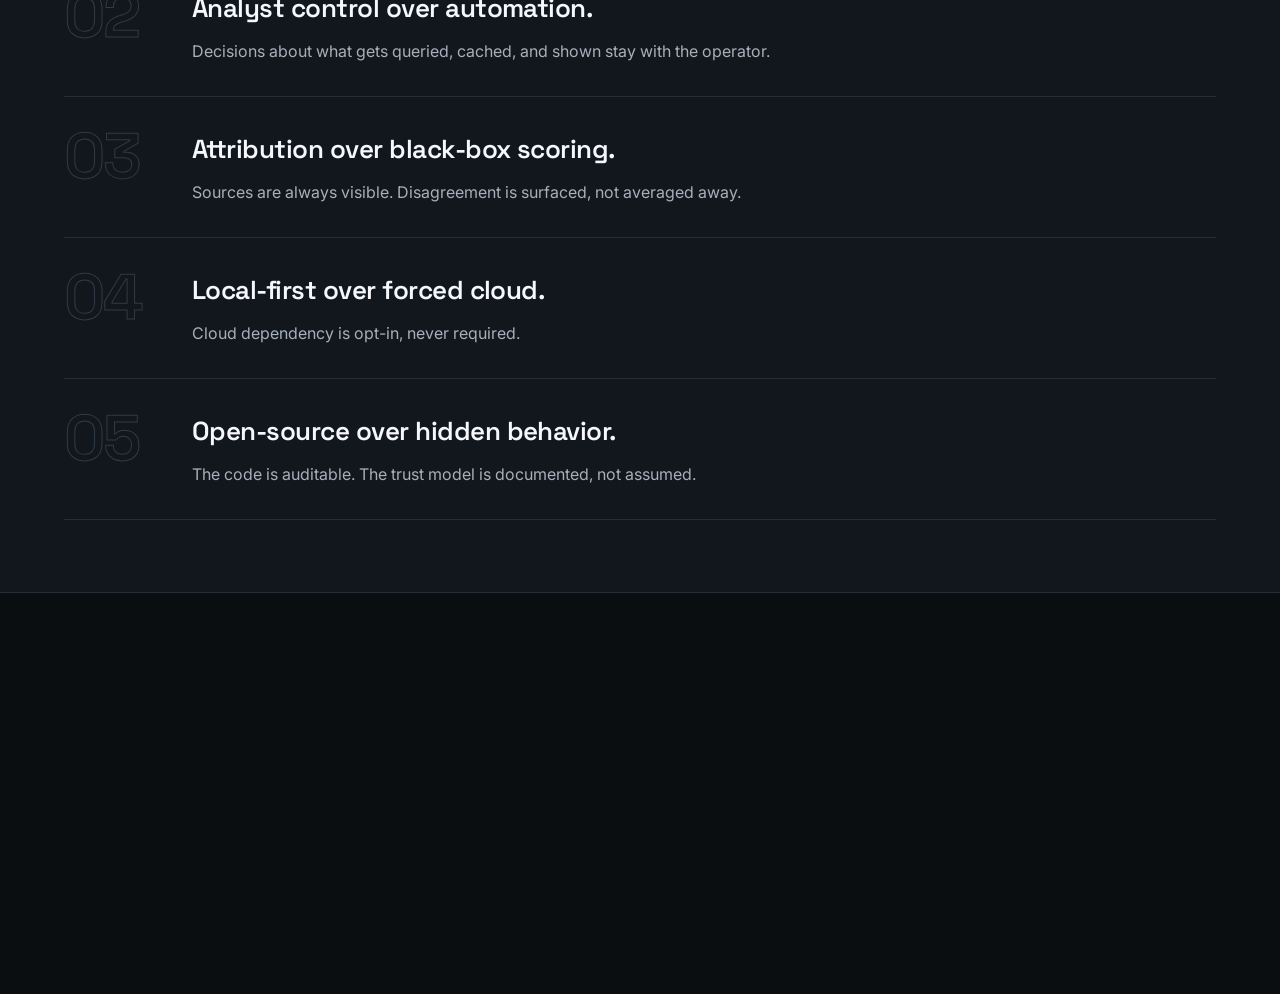
==== commit e92c7df2: "docs(legal): Apply Legal pages" ====
--- a/frontend/index.html
+++ b/frontend/index.html
@@ -529,6 +529,16 @@
           <li><a href="#status">Status</a></li>
         </ul>
       </div>
+      <div class="footer-col">
+        <h4>Legal</h4>
+        <ul>
+          <li><a href="/privacy">Privacy Policy</a></li>
+          <li><a href="/terms">Terms of Service</a></li>
+          <li><a href="/security-privacy">Security &amp; Privacy</a></li>
+          <li><a href="/third-party-services">Third-Party Services Disclosure</a></li>
+          <li><a href="/cookies">Cookie Policy</a></li>
+        </ul>
+      </div>
     </div>
     <div class="footer-bottom">
       <span>vera5.io</span>
--- a/frontend/styles.css
+++ b/frontend/styles.css
@@ -70,6 +70,19 @@
   /* Surface depth — inner top highlight on raised surfaces */
   --highlight-top: inset 0 1px 0 rgba(245, 247, 250, 0.045);
 
+  /* Product-chrome depth — physical bevels for mock-UI surfaces ONLY.
+     Recessed = sunk display; raised = extruded control face.
+     Content/editorial layers stay flat and never use these. */
+  --bezel-edge: inset 0 1px 0 rgba(245, 247, 250, 0.07), inset 0 -1px 0 rgba(0, 0, 0, 0.4);
+  --chrome-recessed:
+    inset 0 2px 7px rgba(0, 0, 0, 0.5),
+    inset 0 1px 0 rgba(0, 0, 0, 0.55),
+    inset 0 -1px 0 rgba(245, 247, 250, 0.05);
+  --chrome-raised: var(--highlight-top), 0 1px 0 rgba(0, 0, 0, 0.5), var(--shadow-low);
+  /* LED — lens sheen overlaid on the indicator color; socket for unlit ports */
+  --led-sheen: radial-gradient(circle at 35% 30%, rgba(255, 255, 255, 0.6), rgba(255, 255, 255, 0) 55%);
+  --led-socket: inset 0 1px 2px rgba(0, 0, 0, 0.65), inset 0 0 0 1px rgba(0, 0, 0, 0.3);
+
   /* Film grain — kills banding on dark surfaces */
   --grain: url("data:image/svg+xml,%3Csvg xmlns='http://www.w3.org/2000/svg' width='140' height='140'%3E%3Cfilter id='n'%3E%3CfeTurbulence type='fractalNoise' baseFrequency='0.85' numOctaves='2' stitchTiles='stitch'/%3E%3C/filter%3E%3Crect width='100%25' height='100%25' filter='url(%23n)'/%3E%3C/svg%3E");
 
@@ -86,6 +99,7 @@
 
   /* Layout */
   --content-max: 1200px;
+  --nav-inset: 22px;
 }
 
 /* ============================================================
@@ -217,7 +231,8 @@
   background: rgba(11, 14, 17, 0.72);
   backdrop-filter: saturate(140%) blur(10px);
   -webkit-backdrop-filter: saturate(140%) blur(10px);
-  border-bottom: 1px solid var(--border-hairline);
+  border: 1px solid transparent;
+  border-bottom-color: var(--border-hairline);
 }
 
 /* Scroll-progress line — pure CSS, scroll-driven (same pattern as header elevation).
@@ -248,19 +263,36 @@
   to { transform: scaleX(1); }
 }
 
-/* Scroll-aware elevation: airy at the top, firmer once scrolled.
-   Script-free (same animation-timeline pattern used for reveals). */
+/* Scroll-aware header: a floating curved pill at the top that expands into a
+   full-width bar on scroll. Script-free (same animation-timeline pattern used
+   for reveals/progress). Falls back to the static full-width bar where
+   scroll-timeline is unsupported or reduced motion is requested. */
 @media (prefers-reduced-motion: no-preference) {
   @supports (animation-timeline: scroll()) {
     .site-header {
       animation: header-elevate linear both;
       animation-timeline: scroll(root);
-      animation-range: 0 110px;
+      animation-range: 0 96px;
     }
     @keyframes header-elevate {
+      from {
+        max-width: min(1040px, 100% - 2 * var(--nav-inset));
+        margin: 12px auto 0;
+        border-radius: 18px;
+        border-color: rgba(255, 178, 36, 0.22);
+        background: rgba(16, 20, 26, 0.8);
+        box-shadow:
+          var(--highlight-top),
+          0 12px 30px -12px rgba(0, 0, 0, 0.55),
+          0 0 22px -4px var(--accent-glow);
+      }
       to {
+        max-width: 100%;
+        margin: 0 auto;
+        border-radius: 0;
+        border-color: transparent;
+        border-bottom-color: var(--border-hard);
         background: rgba(11, 14, 17, 0.92);
-        border-bottom-color: var(--border-hard);
         box-shadow: var(--shadow-med);
       }
     }
@@ -316,10 +348,10 @@
   padding: 8px 14px;
   border-radius: var(--r-md);
   border: 1px solid var(--border-hard);
-  background: var(--surface-1);
+  background: linear-gradient(180deg, var(--surface-raised), var(--surface-1));
   color: var(--text-primary);
   font-weight: 600;
-  box-shadow: var(--highlight-top);
+  box-shadow: var(--bezel-edge);
   transition:
     border-color var(--t-hover) var(--ease-out),
     background var(--t-hover) var(--ease-out),
@@ -333,8 +365,7 @@
 }
 .nav-github:hover {
   border-color: var(--border-accent);
-  background: var(--surface-2);
-  box-shadow: var(--glow-sm), var(--highlight-top);
+  box-shadow: var(--bezel-edge), var(--glow-sm);
   transform: translateY(-1px);
 }
 
@@ -364,7 +395,12 @@
   position: absolute;
   inset: 0;
   pointer-events: none;
-  background: radial-gradient(58% 52% at 84% 4%, var(--accent-glow), transparent 60%);
+  background: radial-gradient(
+    78% 72% at 100% 0%,
+    rgba(255, 178, 36, 0.18) 0%,
+    rgba(255, 178, 36, 0.07) 38%,
+    transparent 70%
+  );
   animation: hero-glow-drift 20s var(--ease-out) infinite alternate;
 }
 .hero::before {
@@ -431,11 +467,13 @@
   background: var(--surface-1);
   transition:
     background var(--t-hover) var(--ease-out),
+    box-shadow var(--t-hover) var(--ease-out),
     color var(--t-hover) var(--ease-out);
 }
 .hero-creds li:hover {
   background: var(--surface-2);
   color: var(--text-primary);
+  box-shadow: inset 0 1px 2px rgba(0, 0, 0, 0.45);
 }
 .cred-ico {
   display: inline-flex;
@@ -518,7 +556,8 @@
   width: 8px;
   height: 8px;
   border-radius: 50%;
-  background: var(--accent);
+  background-color: var(--accent);
+  background-image: var(--led-sheen);
   box-shadow: 0 0 10px rgba(255, 178, 36, 0.5);
   flex-shrink: 0;
   animation: status-pulse var(--t-pulse) var(--ease-out) infinite;
@@ -547,6 +586,7 @@
   position: relative;
   width: 100%;
   max-width: 440px;
+  perspective: 1500px;
 }
 .hv-page {
   position: relative;
@@ -554,10 +594,10 @@
   flex-direction: column;
   gap: 14px;
   padding: var(--s-lg);
-  background: linear-gradient(180deg, var(--surface-1), var(--surface-page));
-  border: 1px solid var(--border-hairline);
+  background: linear-gradient(180deg, var(--surface-raised), var(--surface-1));
+  border: 1px solid var(--border-strong);
   border-radius: var(--r-lg);
-  box-shadow: var(--highlight-top), var(--shadow-med);
+  box-shadow: var(--bezel-edge), var(--shadow-high);
 }
 .hv-page-head {
   display: flex;
@@ -569,7 +609,8 @@
   width: 9px;
   height: 9px;
   border-radius: 50%;
-  background: var(--border-strong);
+  background: linear-gradient(180deg, var(--surface-raised), var(--border-strong));
+  box-shadow: var(--bezel-edge);
   flex-shrink: 0;
 }
 .hv-omnibox {
@@ -579,6 +620,7 @@
   border-radius: 999px;
   background: var(--surface-page);
   border: 1px solid var(--border-hairline);
+  box-shadow: var(--chrome-recessed);
 }
 .hv-line {
   height: 9px;
@@ -660,9 +702,11 @@
   letter-spacing: 0.1em;
   text-transform: uppercase;
   color: var(--text-secondary);
+  background: rgba(0, 0, 0, 0.22);
   border: 1px solid var(--border-hairline);
   border-radius: var(--r-sm);
   padding: 2px 6px;
+  box-shadow: inset 0 1px 2px rgba(0, 0, 0, 0.55), inset 0 -1px 0 rgba(245, 247, 250, 0.05);
 }
 .hv-value {
   font-family: var(--font-mono);
@@ -685,7 +729,8 @@
   width: 6px;
   height: 6px;
   border-radius: 50%;
-  background: currentColor;
+  background-color: currentColor;
+  background-image: var(--led-sheen);
   box-shadow: 0 0 8px currentColor;
 }
 .hv-verdict-amber { color: var(--accent); }
@@ -719,10 +764,11 @@
   height: 7px;
   border-radius: 50%;
   flex-shrink: 0;
-}
-.hv-amber { background: var(--accent); }
-.hv-teal { background: var(--status-connected); }
-.hv-muted { background: var(--text-low); }
+  background-image: var(--led-sheen);
+}
+.hv-amber { background-color: var(--accent); }
+.hv-teal { background-color: var(--status-connected); }
+.hv-muted { background-color: var(--text-low); }
 .hv-card-foot {
   display: flex;
   align-items: center;
@@ -737,7 +783,8 @@
   width: 6px;
   height: 6px;
   border-radius: 50%;
-  background: var(--status-connected);
+  background-color: var(--status-connected);
+  background-image: var(--led-sheen);
   box-shadow: 0 0 8px rgba(34, 199, 169, 0.5);
 }
 
@@ -752,6 +799,8 @@
   100% { box-shadow: 0 0 8px rgba(34, 199, 169, 0.6), 0 0 0 0 rgba(34, 199, 169, 0); }
 }
 @media (prefers-reduced-motion: no-preference) {
+  /* Whisper of perspective — the report face sits back behind the card. */
+  .hv-page { transform: rotateX(2.5deg) rotateY(-2.2deg); transform-origin: 50% 0%; }
   .hv-card { animation: hv-float var(--t-ambient) ease-in-out infinite; }
   .hv-verdict::before { animation: status-pulse var(--t-pulse) var(--ease-out) infinite; }
   .hv-foot-dot { animation: status-pulse-teal var(--t-pulse) var(--ease-out) infinite; }
@@ -953,7 +1002,7 @@
   border-radius: var(--r-md);
   background: linear-gradient(180deg, var(--surface-raised), var(--surface-2));
   border: 1px solid var(--border-hairline);
-  box-shadow: var(--highlight-top);
+  box-shadow: var(--bezel-edge);
   color: var(--accent);
 }
 .feature-icon svg { width: 20px; height: 20px; }
@@ -989,10 +1038,10 @@
   padding: var(--s-lg);
   background:
     radial-gradient(120% 100% at 100% 0%, rgba(255, 178, 36, 0.05), transparent 55%),
-    var(--surface-1);
+    var(--surface-page);
   border: 1px solid var(--border-strong);
   border-radius: var(--r-lg);
-  box-shadow: var(--highlight-top), var(--shadow-med);
+  box-shadow: var(--chrome-recessed);
 }
 .pp-head {
   display: flex;
@@ -1007,9 +1056,11 @@
   letter-spacing: 0.1em;
   text-transform: uppercase;
   color: var(--text-secondary);
+  background: rgba(0, 0, 0, 0.22);
   border: 1px solid var(--border-hairline);
   border-radius: var(--r-sm);
   padding: 3px 8px;
+  box-shadow: inset 0 1px 2px rgba(0, 0, 0, 0.55), inset 0 -1px 0 rgba(245, 247, 250, 0.05);
 }
 .pp-sources-label {
   font-family: var(--font-mono);
@@ -1048,7 +1099,8 @@
   width: 7px;
   height: 7px;
   border-radius: 50%;
-  background: currentColor;
+  background-color: currentColor;
+  background-image: var(--led-sheen);
   box-shadow: 0 0 8px currentColor;
 }
 .pp-verdict.amber { color: var(--accent); }
@@ -1332,7 +1384,7 @@
   border-radius: var(--r-md);
   background: linear-gradient(180deg, var(--surface-raised), var(--surface-2));
   border: 1px solid var(--border-hairline);
-  box-shadow: var(--highlight-top);
+  box-shadow: var(--bezel-edge);
   color: var(--accent);
   transition:
     color var(--t-hover) var(--ease-out),
@@ -1341,7 +1393,7 @@
 }
 .trust-item:hover .trust-icon {
   border-color: var(--border-accent);
-  box-shadow: var(--highlight-top), var(--glow-sm);
+  box-shadow: var(--bezel-edge), var(--glow-sm);
 }
 .trust-icon svg { width: 19px; height: 19px; }
 .trust-content h3 {
@@ -1407,6 +1459,7 @@
   transition:
     background var(--t-hover) var(--ease-out),
     border-color var(--t-hover) var(--ease-out),
+    box-shadow var(--t-hover) var(--ease-out),
     color var(--t-hover) var(--ease-out);
 }
 .wf-tab input {
@@ -1440,6 +1493,7 @@
   border-radius: var(--r-sm);
   background: linear-gradient(180deg, var(--surface-raised), var(--surface-2));
   border: 1px solid var(--border-hairline);
+  box-shadow: var(--bezel-edge);
   color: var(--text-low);
   transition:
     color var(--t-hover) var(--ease-out),
@@ -1470,15 +1524,16 @@
 }
 .wf-tab:hover .wf-ico { color: var(--text-secondary); }
 .wf-tab:has(input:checked) {
-  background: var(--surface-2);
+  background: var(--surface-raised);
   border-color: var(--border-accent);
   color: var(--text-primary);
+  box-shadow: var(--chrome-raised);
 }
 .wf-tab:has(input:checked)::before { transform: translateY(-50%) scaleY(1); }
 .wf-tab:has(input:checked) .wf-ico {
   color: var(--accent);
   border-color: var(--border-accent);
-  box-shadow: var(--glow-sm);
+  box-shadow: var(--bezel-edge), var(--glow-sm);
 }
 .wf-tab:has(input:checked) .wf-chevron {
   color: var(--accent);
@@ -1498,10 +1553,10 @@
   padding: var(--s-xl);
   background:
     radial-gradient(120% 130% at 100% 0%, rgba(255, 178, 36, 0.04), transparent 55%),
-    var(--surface-2);
-  border: 1px solid var(--border-hairline);
+    var(--surface-page);
+  border: 1px solid var(--border-strong);
   border-radius: var(--r-lg);
-  box-shadow: var(--highlight-top), var(--shadow-low);
+  box-shadow: var(--chrome-recessed);
 }
 .wf-panel { display: none; }
 .workflows:has(input[value="soc"]:checked) .wf-panel[data-wf="soc"],
@@ -1561,11 +1616,11 @@
   align-items: start;
 }
 .status-panel {
-  background: var(--surface-2);
-  border: 1px solid var(--border-hairline);
+  background: var(--surface-1);
+  border: 1px solid var(--border-strong);
   border-radius: var(--r-lg);
   padding: var(--s-lg);
-  box-shadow: var(--highlight-top), var(--shadow-low);
+  box-shadow: var(--chrome-recessed);
 }
 .status-panel-head {
   display: flex;
@@ -1599,7 +1654,8 @@
   width: 7px;
   height: 7px;
   border-radius: 50%;
-  background: var(--accent);
+  background-color: var(--accent);
+  background-image: var(--led-sheen);
   box-shadow: 0 0 10px var(--accent);
 }
 
@@ -1643,9 +1699,11 @@
   border-radius: 50%;
   background: var(--surface-page);
   border: 2px solid var(--border-strong);
+  box-shadow: var(--led-socket);
 }
 .is-active .status-node {
-  background: var(--accent);
+  background-color: var(--accent);
+  background-image: var(--led-sheen);
   border-color: var(--accent);
   box-shadow: 0 0 10px var(--accent-glow);
 }
@@ -1763,7 +1821,7 @@
 .site-footer .container { position: relative; z-index: 1; }
 .footer-grid {
   display: grid;
-  grid-template-columns: 2fr 1fr 1fr 1fr;
+  grid-template-columns: 2fr 1fr 1fr 1fr 1fr;
   gap: var(--s-xl);
   margin-bottom: var(--s-2xl);
 }
@@ -1834,9 +1892,215 @@
   width: 6px;
   height: 6px;
   border-radius: 50%;
-  background: var(--status-connected);
+  background-color: var(--status-connected);
+  background-image: var(--led-sheen);
   box-shadow: 0 0 8px rgba(34, 199, 169, 0.5);
 }
+
+/* ============================================================
+   Legal / policy pages
+   Editorial document layer — flat surfaces, constrained measure,
+   reuses the global tokens, header, and footer. No product chrome.
+   ============================================================ */
+
+.legal {
+  padding: calc(var(--s-hero) + var(--s-md)) 0 var(--s-section);
+}
+
+.legal-hero {
+  max-width: 760px;
+  margin: 0 auto var(--s-2xl);
+  padding-bottom: var(--s-lg);
+  border-bottom: 1px solid var(--border-hairline);
+}
+
+.legal-back {
+  display: inline-flex;
+  align-items: center;
+  gap: 6px;
+  font-family: var(--font-mono);
+  font-size: 12.5px;
+  letter-spacing: 0.04em;
+  color: var(--text-low);
+  margin-bottom: var(--s-lg);
+}
+.legal-back:hover { color: var(--accent); }
+
+.legal-eyebrow {
+  font-family: var(--font-mono);
+  font-size: 12px;
+  letter-spacing: 0.16em;
+  text-transform: uppercase;
+  color: var(--accent);
+  margin-bottom: var(--s-sm);
+}
+
+.legal-title {
+  font-family: var(--font-display);
+  font-weight: 600;
+  font-size: clamp(30px, 4.4vw, 44px);
+  line-height: 1.1;
+  letter-spacing: -0.025em;
+  color: var(--text-primary);
+  margin-bottom: var(--s-md);
+}
+
+.legal-meta {
+  display: flex;
+  flex-wrap: wrap;
+  gap: var(--s-sm) var(--s-lg);
+  font-family: var(--font-mono);
+  font-size: 12.5px;
+  letter-spacing: 0.03em;
+  color: var(--text-low);
+}
+.legal-meta span {
+  display: inline-flex;
+  align-items: center;
+  gap: 6px;
+}
+.legal-meta span::before {
+  content: "";
+  width: 5px;
+  height: 5px;
+  border-radius: 50%;
+  background-color: var(--accent);
+  box-shadow: 0 0 8px var(--accent-glow);
+}
+
+.legal-body {
+  max-width: 760px;
+  margin: 0 auto;
+  color: var(--text-secondary);
+  font-size: 16px;
+  line-height: 1.75;
+}
+
+.legal-body > *:first-child { margin-top: 0; }
+
+.legal-body h2 {
+  font-family: var(--font-display);
+  font-weight: 600;
+  font-size: clamp(21px, 2.4vw, 26px);
+  line-height: 1.25;
+  letter-spacing: -0.02em;
+  color: var(--text-primary);
+  margin: var(--s-2xl) 0 var(--s-md);
+  padding-top: var(--s-sm);
+  scroll-margin-top: 96px;
+}
+
+.legal-body h3 {
+  font-family: var(--font-display);
+  font-weight: 600;
+  font-size: 18px;
+  line-height: 1.35;
+  color: var(--text-primary);
+  margin: var(--s-xl) 0 var(--s-sm);
+  scroll-margin-top: 96px;
+}
+
+.legal-body p { margin: 0 0 var(--s-md); }
+
+.legal-body strong { color: var(--text-primary); font-weight: 600; }
+
+.legal-body a {
+  color: var(--accent);
+  text-decoration: underline;
+  text-underline-offset: 2px;
+  text-decoration-thickness: 1px;
+  text-decoration-color: var(--border-accent);
+}
+.legal-body a:hover {
+  color: var(--accent-hover);
+  text-decoration-color: currentColor;
+}
+
+.legal-body ul,
+.legal-body ol {
+  margin: 0 0 var(--s-md);
+  padding-left: 1.4em;
+  display: flex;
+  flex-direction: column;
+  gap: 8px;
+}
+.legal-body li { padding-left: 4px; }
+.legal-body ul li::marker { color: var(--accent); }
+.legal-body ol li::marker { color: var(--text-low); font-family: var(--font-mono); font-size: 13px; }
+
+.legal-body hr {
+  border: 0;
+  border-top: 1px solid var(--border-hairline);
+  margin: var(--s-xl) 0;
+}
+
+.legal-body blockquote {
+  margin: 0 0 var(--s-md);
+  padding: var(--s-md) var(--s-lg);
+  border-left: 3px solid var(--accent);
+  border-radius: 0 var(--r-md) var(--r-md) 0;
+  background: var(--surface-1);
+  color: var(--text-primary);
+}
+.legal-body blockquote p { margin: 0; }
+.legal-body blockquote p + p { margin-top: var(--s-sm); }
+
+.legal-body pre {
+  margin: 0 0 var(--s-md);
+  padding: var(--s-md);
+  background: var(--surface-page);
+  border: 1px solid var(--border-strong);
+  border-radius: var(--r-md);
+  box-shadow: var(--chrome-recessed);
+  overflow-x: auto;
+}
+.legal-body pre code {
+  font-family: var(--font-mono);
+  font-size: 13px;
+  line-height: 1.55;
+  color: var(--text-secondary);
+  white-space: pre;
+}
+.legal-body :not(pre) > code {
+  font-family: var(--font-mono);
+  font-size: 0.88em;
+  padding: 1px 6px;
+  border-radius: 5px;
+  background: var(--surface-2);
+  border: 1px solid var(--border-hairline);
+  color: var(--text-primary);
+}
+
+.legal-table-wrap {
+  margin: 0 0 var(--s-md);
+  overflow-x: auto;
+  border: 1px solid var(--border-hairline);
+  border-radius: var(--r-md);
+}
+.legal-body table {
+  width: 100%;
+  border-collapse: collapse;
+  font-size: 14px;
+}
+.legal-body thead th {
+  text-align: left;
+  padding: 11px 14px;
+  background: var(--surface-2);
+  color: var(--text-primary);
+  font-family: var(--font-mono);
+  font-size: 12px;
+  font-weight: 500;
+  letter-spacing: 0.04em;
+  border-bottom: 1px solid var(--border-strong);
+}
+.legal-body tbody td {
+  padding: 11px 14px;
+  color: var(--text-secondary);
+  vertical-align: top;
+  border-bottom: 1px solid var(--border-hairline);
+}
+.legal-body tbody tr:last-child td { border-bottom: 0; }
+.legal-body tbody tr:nth-child(even) { background: rgba(255, 255, 255, 0.012); }
 
 /* ============================================================
    Responsive
@@ -1865,6 +2129,7 @@
     --s-hero: 64px;
     --s-section: 56px;
     --s-2xl: 36px;
+    --nav-inset: 12px;
   }
   .container { padding: 0 var(--s-md); }
   .workflows { grid-template-columns: 1fr; gap: var(--s-lg); }
@@ -1892,6 +2157,7 @@
   .feature-name { grid-column: 2; }
   .feature-desc { grid-column: 2; }
   .hv-stage { max-width: none; }
+  .hv-page { transform: none; }
   .hv-card {
     position: static;
     width: 100%;
@@ -1919,8 +2185,8 @@
 }
 
 @keyframes hero-glow-drift {
-  from { transform: translate3d(0, 0, 0); opacity: 0.85; }
-  to { transform: translate3d(-3%, 2.5%, 0); opacity: 1; }
+  from { transform: scale(1); opacity: 0.82; }
+  to { transform: scale(1.08); opacity: 1; }
 }
 
 @keyframes status-pulse {
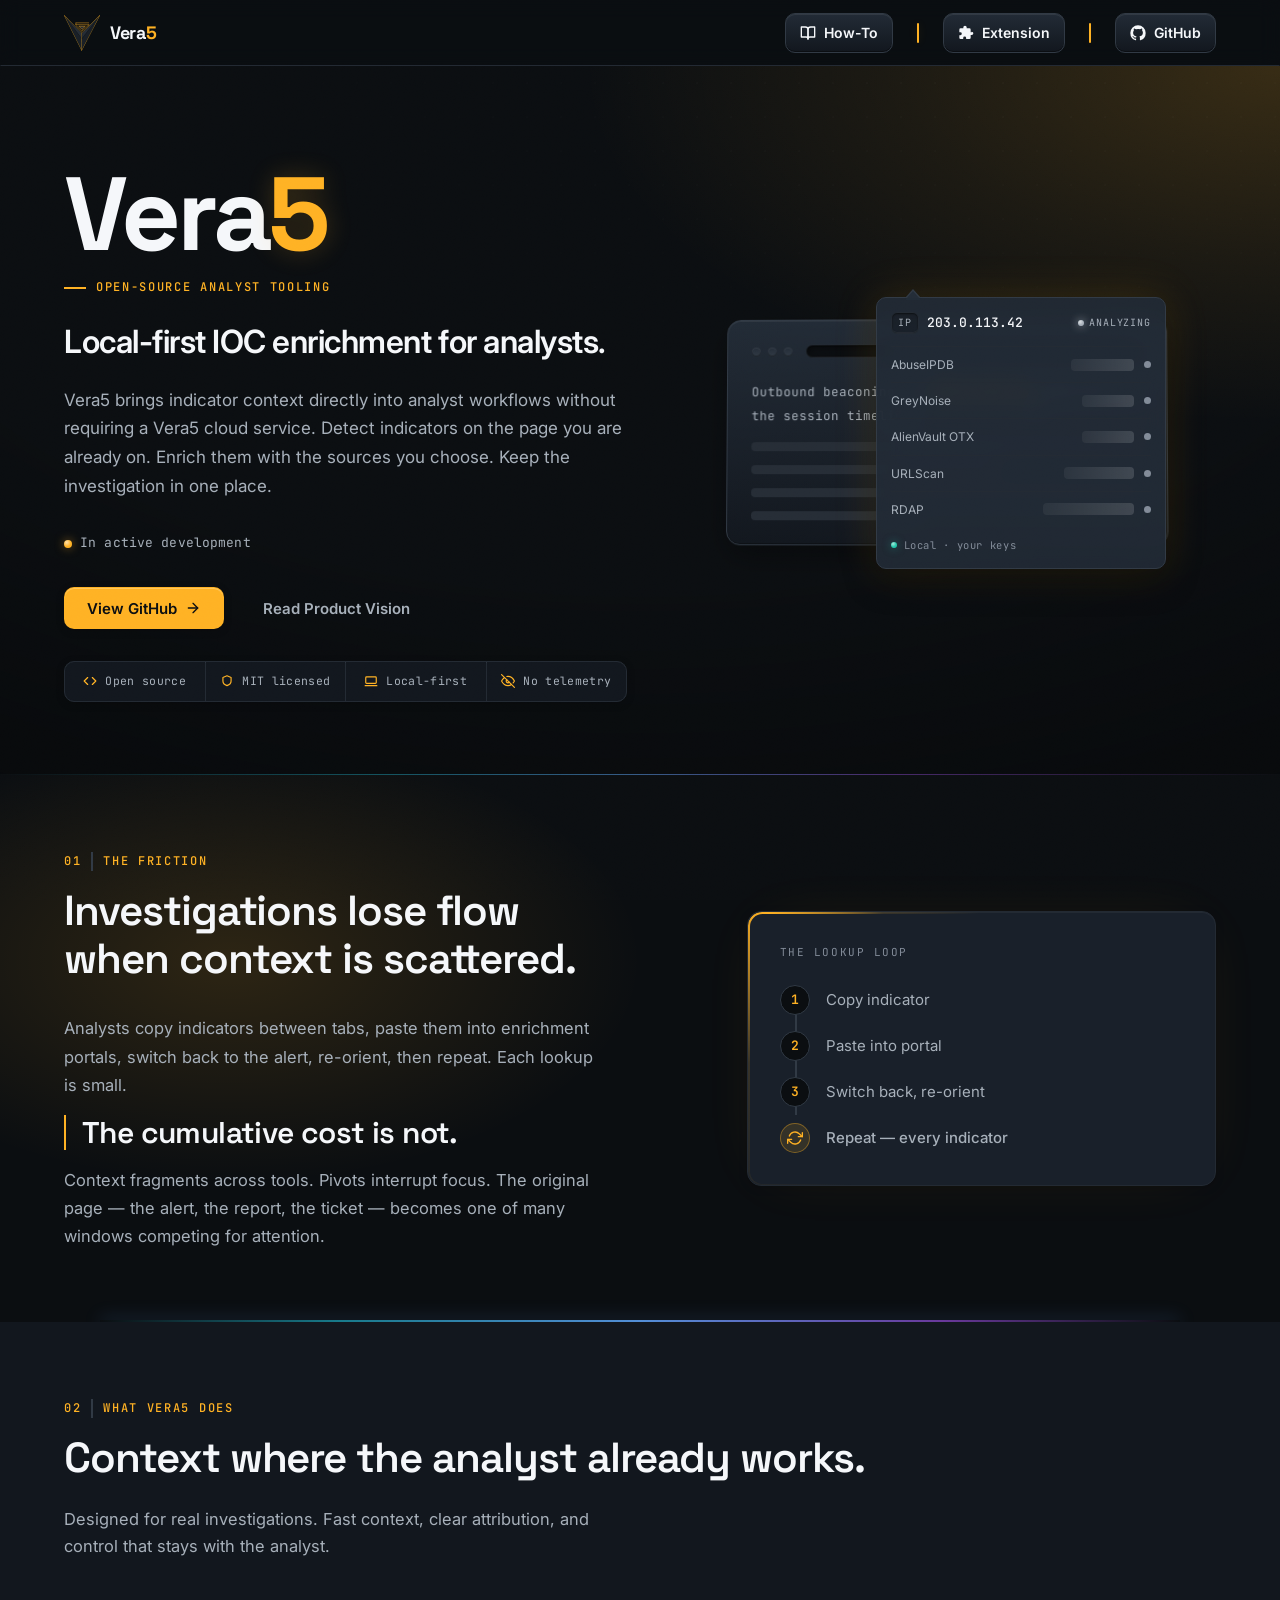
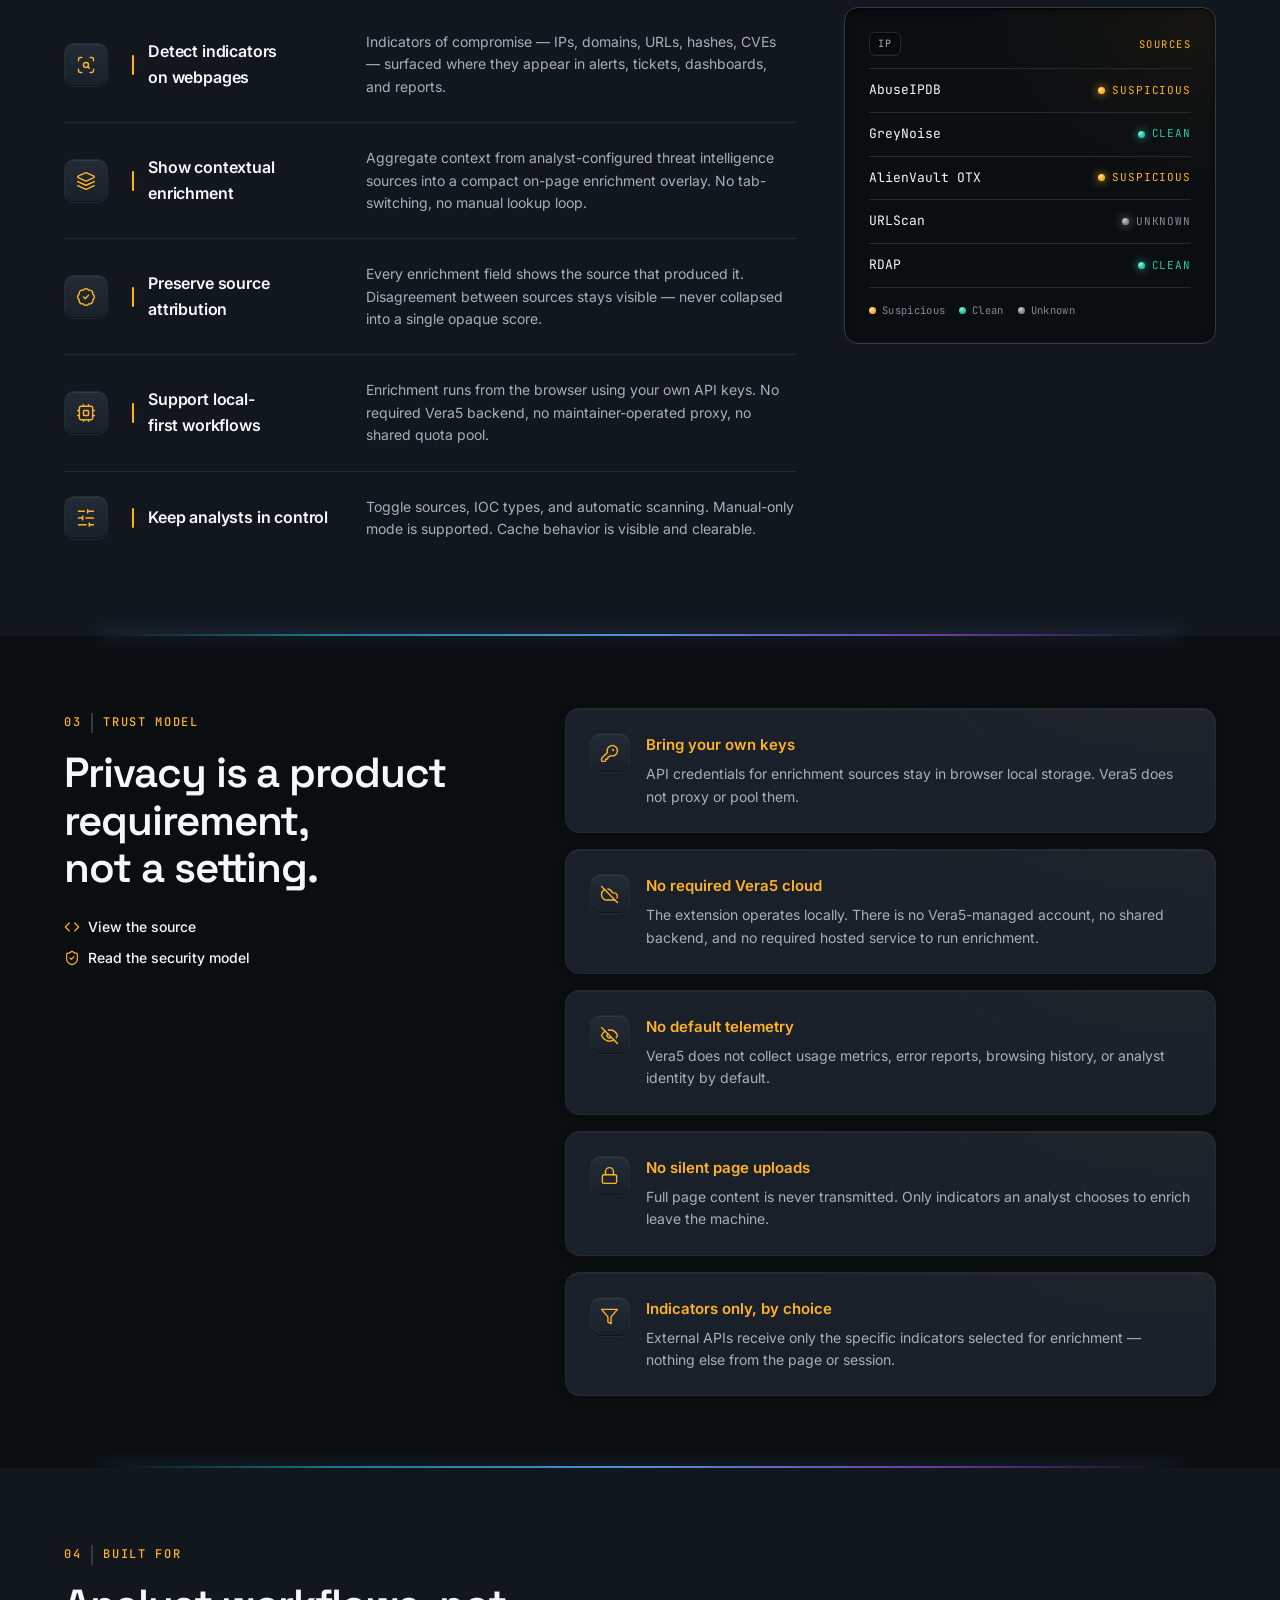
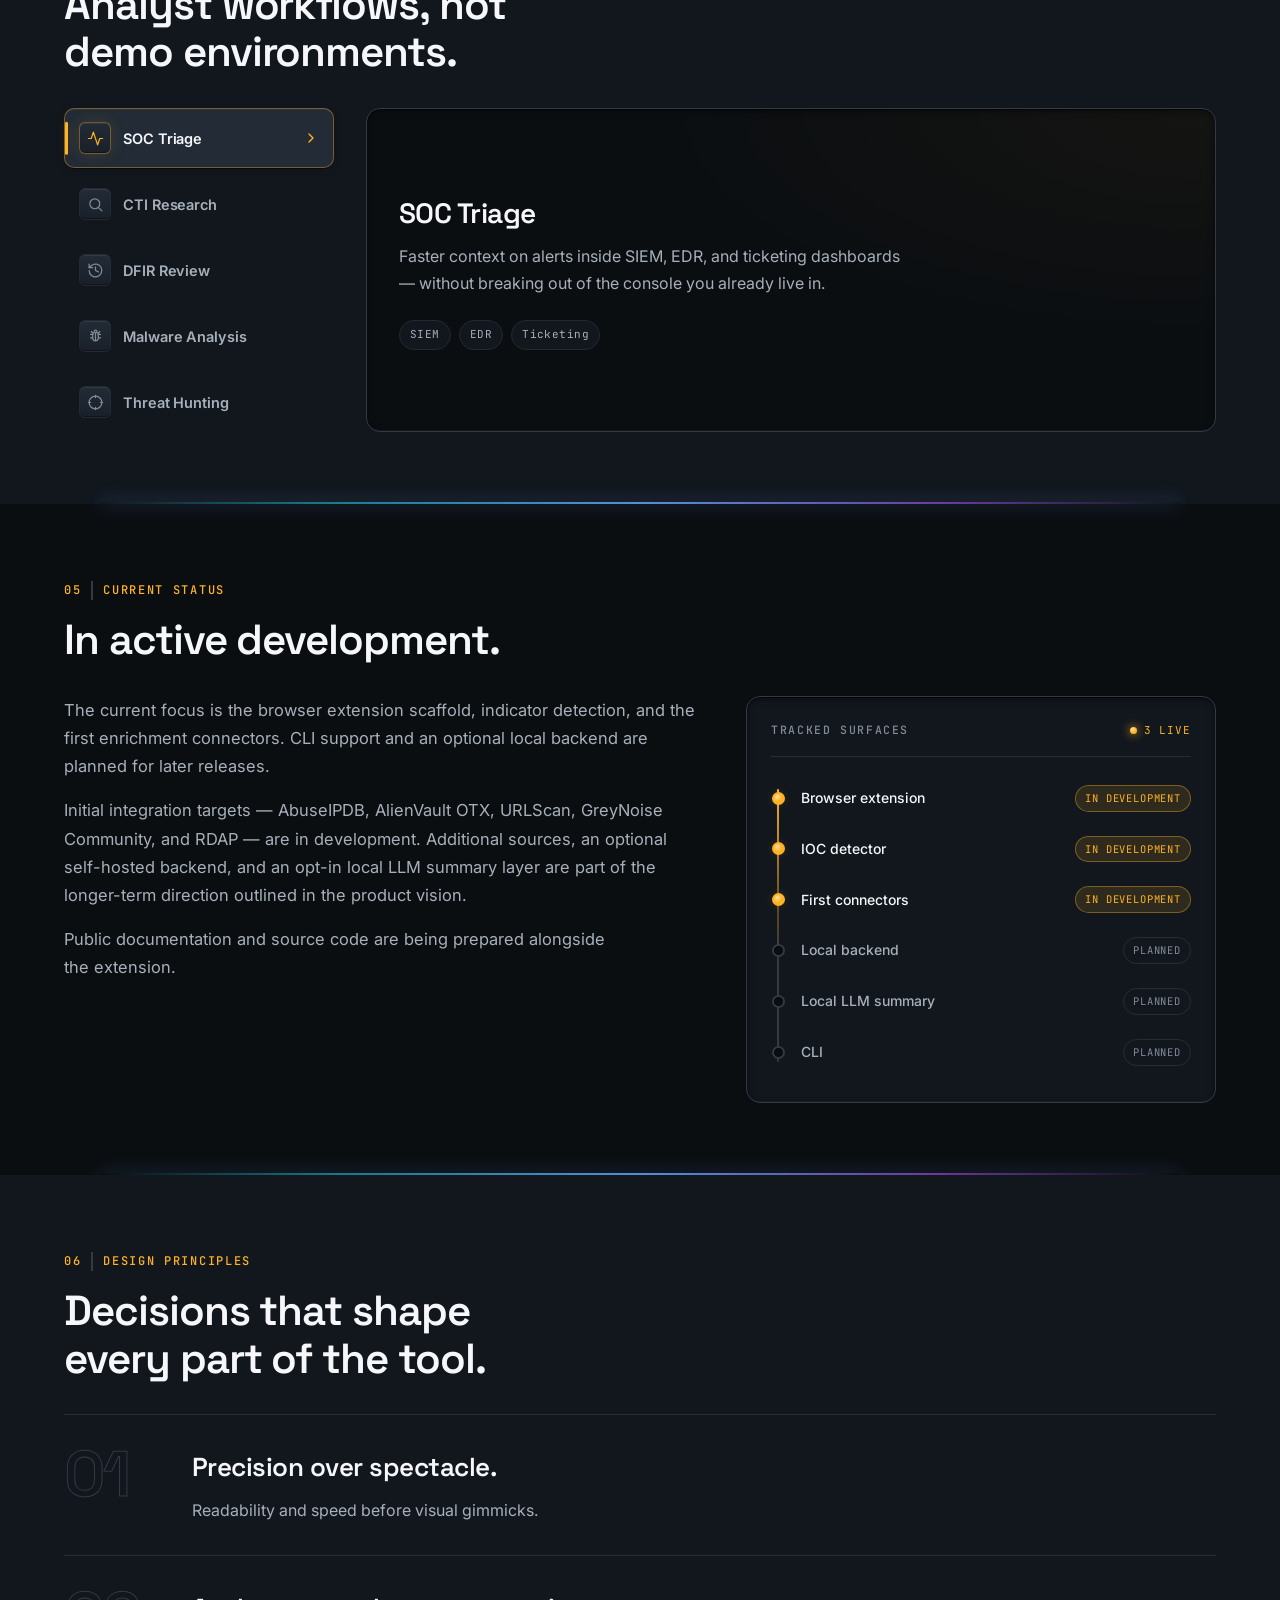
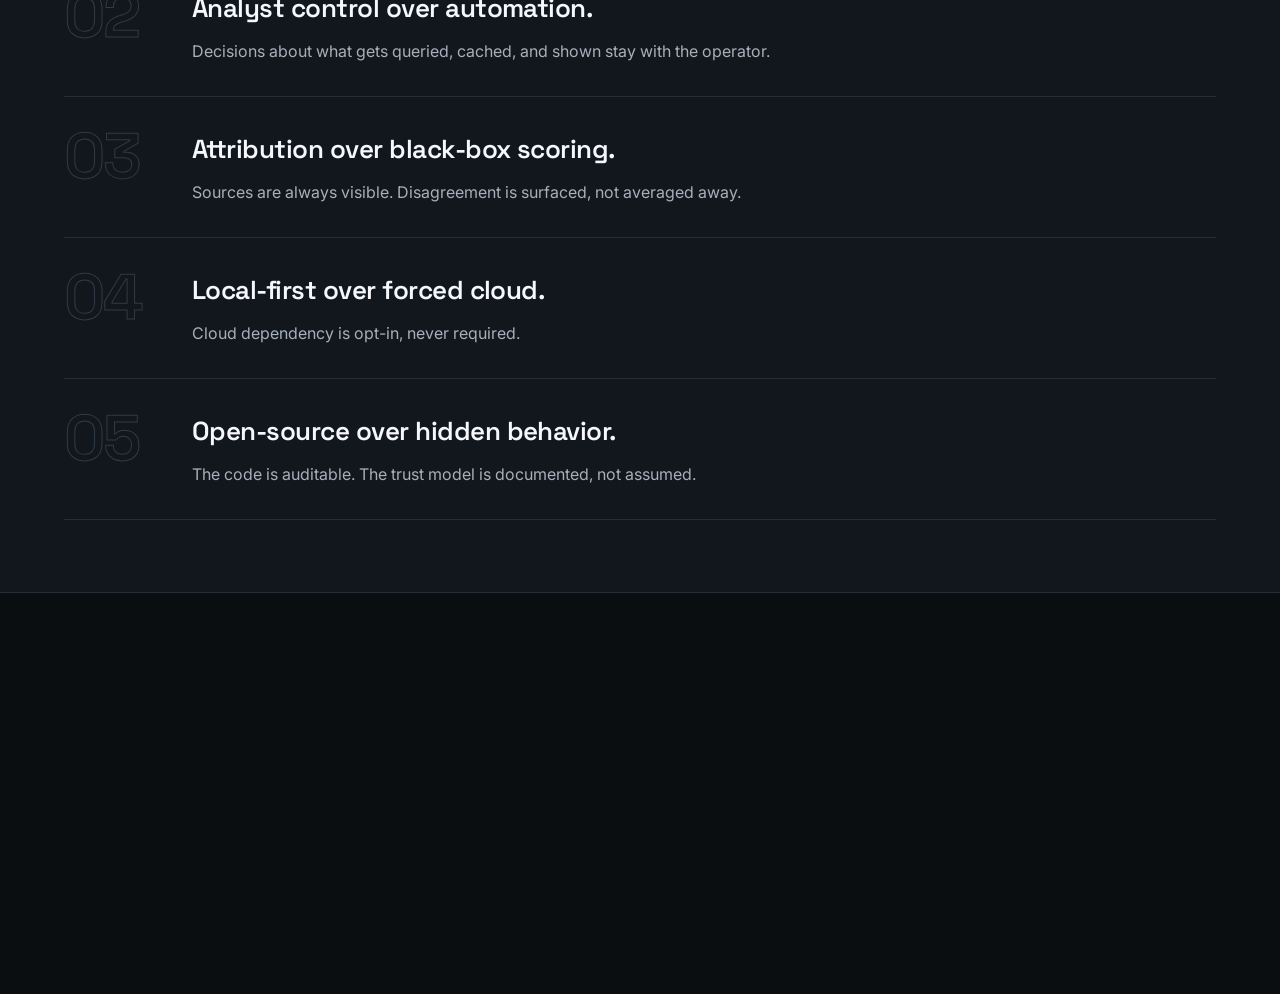
==== commit a6b04687: "docs(how-to): How-To Build" ====
--- a/frontend/index.html
+++ b/frontend/index.html
@@ -19,7 +19,7 @@
 <meta property="og:image:type" content="image/png">
 <meta property="og:image:width" content="1200">
 <meta property="og:image:height" content="630">
-<meta property="og:image:alt" content="Vera5 — local-first IOC enrichment. A hover card showing the IP 203.0.113.42 enriched across AbuseIPDB, GreyNoise, AlienVault OTX, and RDAP.">
+<meta property="og:image:alt" content="Vera5 — local-first IOC enrichment. An on-page enrichment overlay showing the IP 203.0.113.42 enriched across AbuseIPDB, GreyNoise, AlienVault OTX, and RDAP.">
 
 <meta name="twitter:card" content="summary_large_image">
 <meta name="twitter:title" content="Vera5 — Local-first IOC enrichment for analysts">
@@ -65,6 +65,11 @@
       <span class="brand-mark">Vera<span class="brand-5">5</span></span>
     </a>
     <nav class="primary-nav" aria-label="Primary">
+      <a class="nav-github" href="/how-to" aria-label="How to use Vera5">
+        <svg viewBox="0 0 24 24" fill="none" stroke="currentColor" stroke-width="2" stroke-linecap="round" stroke-linejoin="round" aria-hidden="true" focusable="false"><path d="M2 3h6a4 4 0 0 1 4 4v14a3 3 0 0 0-3-3H2z"/><path d="M22 3h-6a4 4 0 0 0-4 4v14a3 3 0 0 1 3-3h7z"/></svg>
+        <span>How-To</span>
+      </a>
+      <span class="nav-divider" aria-hidden="true"></span>
       <a class="nav-github" href="https://github.com/0xCBradford/Vera5/releases" rel="noopener" aria-label="Get the Vera5 browser extension">
         <svg viewBox="0 0 24 24" fill="currentColor" aria-hidden="true" focusable="false"><path d="M20.5 11H19V7a2 2 0 0 0-2-2h-4V3.5a2.5 2.5 0 0 0-5 0V5H4a2 2 0 0 0-2 2v3.8h1.5a2.2 2.2 0 1 1 0 4.4H2V19a2 2 0 0 0 2 2h3.8v-1.5a2.2 2.2 0 1 1 4.4 0V21H17a2 2 0 0 0 2-2v-4h1.5a2.5 2.5 0 0 0 0-5z"/></svg>
         <span>Extension</span>
@@ -197,7 +202,7 @@
               <svg viewBox="0 0 24 24" fill="none" stroke="currentColor" stroke-width="1.75" stroke-linecap="round" stroke-linejoin="round"><path d="m12.83 2.18a2 2 0 0 0-1.66 0L2.6 6.08a1 1 0 0 0 0 1.83l8.58 3.91a2 2 0 0 0 1.66 0l8.58-3.9a1 1 0 0 0 0-1.83Z"/><path d="m22 17.65-9.17 4.16a2 2 0 0 1-1.66 0L2 17.65"/><path d="m22 12.65-9.17 4.16a2 2 0 0 1-1.66 0L2 12.65"/></svg>
             </span>
             <h3 class="feature-name">Show contextual enrichment</h3>
-            <p class="feature-desc">Aggregate context from analyst-configured threat intelligence sources into a compact hover card. No tab-switching, no manual lookup loop.</p>
+            <p class="feature-desc">Aggregate context from analyst-configured threat intelligence sources into a compact on-page enrichment overlay. No tab-switching, no manual lookup loop.</p>
           </div>
 
           <div class="feature-row">
@@ -517,6 +522,7 @@
       <div class="footer-col">
         <h4>Docs</h4>
         <ul>
+          <li><a href="/how-to">How-To</a></li>
           <li><a href="#">Product Vision</a></li>
           <li><a href="#">Security Model</a></li>
         </ul>
--- a/frontend/styles.css
+++ b/frontend/styles.css
@@ -1140,7 +1140,7 @@
   inset: 0;
   z-index: 0;
   pointer-events: none;
-  background: radial-gradient(46% 58% at 82% 34%, var(--accent-glow), transparent 70%);
+  background: radial-gradient(46% 58% at 18% 34%, var(--accent-glow), transparent 70%);
 }
 
 .problem-layout {
@@ -2103,6 +2103,179 @@
 .legal-body tbody tr:nth-child(even) { background: rgba(255, 255, 255, 0.012); }
 
 /* ============================================================
+   How-To guide page
+   Two-column documentation: sticky table of contents + editorial
+   body. Reuses .legal-body typography; adds layout, TOC, and
+   callout treatments. Flat editorial surfaces, no product chrome.
+   ============================================================ */
+
+.howto {
+  padding: calc(var(--s-hero) + var(--s-md)) 0 var(--s-section);
+}
+
+.howto-hero {
+  margin: 0 auto var(--s-2xl);
+  padding-bottom: var(--s-lg);
+  border-bottom: 1px solid var(--border-hairline);
+}
+
+.howto-eyebrow {
+  font-family: var(--font-mono);
+  font-size: 12px;
+  letter-spacing: 0.16em;
+  text-transform: uppercase;
+  color: var(--accent);
+  margin-bottom: var(--s-sm);
+}
+
+.howto-title {
+  font-family: var(--font-display);
+  font-weight: 600;
+  font-size: clamp(32px, 5vw, 48px);
+  line-height: 1.08;
+  letter-spacing: -0.025em;
+  color: var(--text-primary);
+  margin-bottom: var(--s-md);
+}
+
+.howto-intro {
+  max-width: 720px;
+  color: var(--text-secondary);
+  font-size: 17px;
+  line-height: 1.7;
+  margin: 0 0 var(--s-sm);
+}
+
+.howto-layout {
+  display: grid;
+  grid-template-columns: 240px minmax(0, 1fr);
+  gap: var(--s-2xl);
+  align-items: start;
+}
+
+.howto-body {
+  max-width: 760px;
+  margin: 0;
+}
+
+.howto-section { scroll-margin-top: 88px; }
+.howto-section:first-child > h2 { margin-top: 0; }
+
+.howto-body h4 {
+  font-family: var(--font-display);
+  font-weight: 600;
+  font-size: 15.5px;
+  line-height: 1.4;
+  color: var(--text-primary);
+  margin: var(--s-lg) 0 var(--s-sm);
+}
+
+/* Table of contents — collapsible disclosure on mobile, forced-open
+   sticky sidebar on desktop. */
+.howto-toc {
+  border: 1px solid var(--border-soft);
+  border-radius: var(--r-md);
+  background: var(--surface-1);
+  box-shadow: var(--bezel-edge);
+}
+.howto-toc > summary {
+  display: flex;
+  align-items: center;
+  justify-content: space-between;
+  gap: var(--s-sm);
+  padding: 12px var(--s-md);
+  cursor: pointer;
+  list-style: none;
+  font-family: var(--font-mono);
+  font-size: 12px;
+  letter-spacing: 0.12em;
+  text-transform: uppercase;
+  color: var(--text-secondary);
+}
+.howto-toc > summary::-webkit-details-marker { display: none; }
+.howto-toc-chev {
+  width: 16px;
+  height: 16px;
+  flex-shrink: 0;
+  transition: transform var(--t-hover) var(--ease-out);
+}
+.howto-toc[open] > summary .howto-toc-chev { transform: rotate(180deg); }
+
+.howto-toc-nav { padding: 0 var(--s-sm) var(--s-sm); }
+.howto-toc-nav ul {
+  list-style: none;
+  margin: 0;
+  padding: 0;
+  display: flex;
+  flex-direction: column;
+  gap: 1px;
+}
+.howto-toc-nav a {
+  display: block;
+  padding: 7px 10px;
+  border-radius: var(--r-sm);
+  border-left: 2px solid transparent;
+  color: var(--text-low);
+  font-size: 13.5px;
+  line-height: 1.35;
+  text-decoration: none;
+  transition:
+    color var(--t-hover) var(--ease-out),
+    background var(--t-hover) var(--ease-out),
+    border-color var(--t-hover) var(--ease-out);
+}
+.howto-toc-nav a:hover {
+  color: var(--text-primary);
+  background: var(--surface-2);
+}
+.howto-toc-nav a.is-active {
+  color: var(--accent);
+  border-left-color: var(--accent);
+  background: var(--accent-weak);
+}
+
+@media (min-width: 901px) {
+  .howto-toc {
+    position: sticky;
+    top: 88px;
+    max-height: calc(100vh - 112px);
+    overflow-y: auto;
+  }
+  .howto-toc > summary { cursor: default; pointer-events: none; }
+  .howto-toc > summary .howto-toc-chev { display: none; }
+}
+
+/* Callouts — "you need this / optional / safe default / warning" */
+.callout {
+  margin: 0 0 var(--s-md);
+  padding: var(--s-md) var(--s-lg);
+  border: 1px solid var(--border-soft);
+  border-left: 3px solid var(--accent);
+  border-radius: 0 var(--r-md) var(--r-md) 0;
+  background: var(--surface-1);
+}
+.callout > *:last-child { margin-bottom: 0; }
+.callout-title {
+  font-family: var(--font-mono);
+  font-size: 11.5px;
+  letter-spacing: 0.1em;
+  text-transform: uppercase;
+  color: var(--accent);
+  margin: 0 0 var(--s-sm);
+}
+.callout-safe { border-left-color: var(--terminal-teal); }
+.callout-safe .callout-title { color: var(--terminal-teal); }
+.callout-optional { border-left-color: var(--deep-violet); }
+.callout-optional .callout-title { color: var(--deep-violet); }
+.callout-warn { border-left-color: var(--signal-red); }
+.callout-warn .callout-title { color: var(--signal-red); }
+
+@media (max-width: 900px) {
+  .howto-layout { grid-template-columns: 1fr; gap: var(--s-lg); }
+  .howto-body { max-width: 100%; }
+}
+
+/* ============================================================
    Responsive
    ============================================================ */
 
@@ -2134,7 +2307,7 @@
   .container { padding: 0 var(--s-md); }
   .workflows { grid-template-columns: 1fr; gap: var(--s-lg); }
   .nav-container { gap: var(--s-md); }
-  .primary-nav { gap: var(--s-md); font-size: 13.5px; }
+  .primary-nav { gap: var(--s-md); font-size: 13.5px; flex-wrap: wrap; justify-content: flex-end; row-gap: var(--s-sm); }
   .nav-github { padding: 7px 12px; }
   .nav-divider { display: none; }
   .hero-actions { width: 100%; }
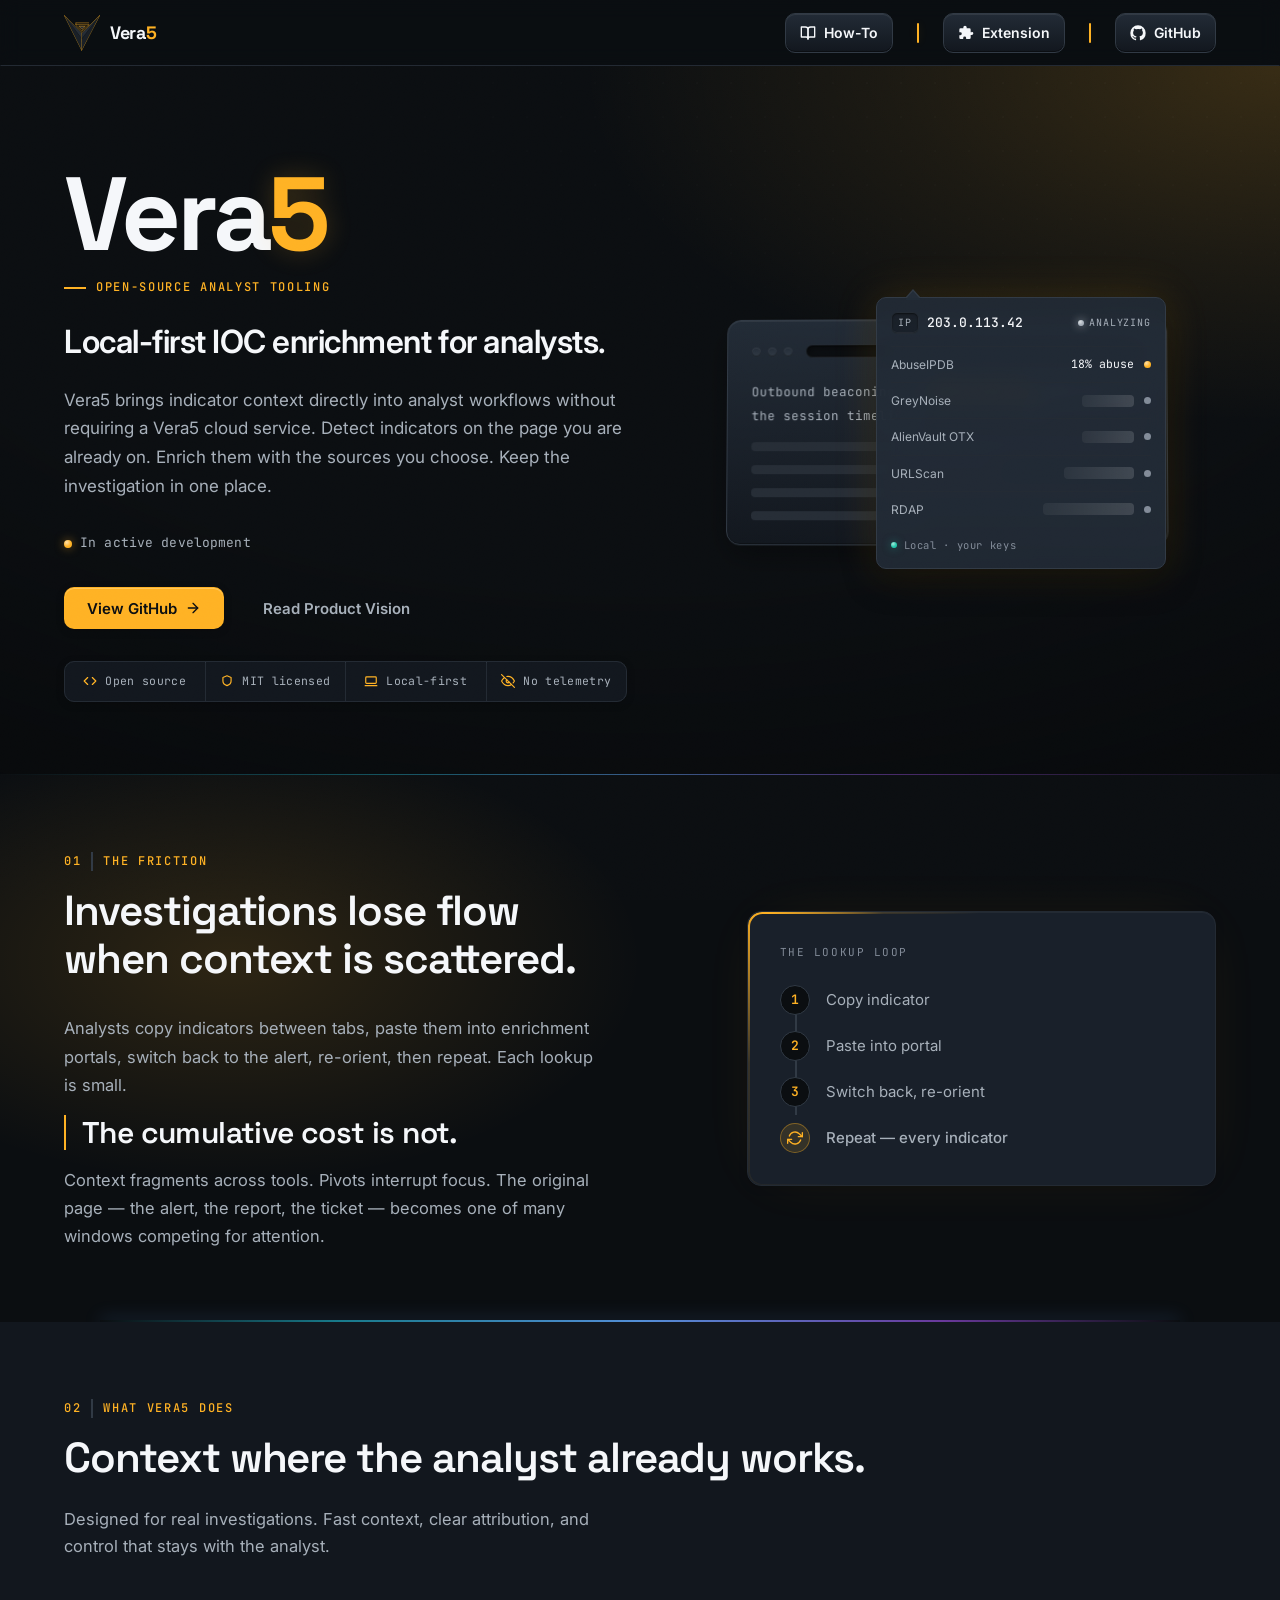
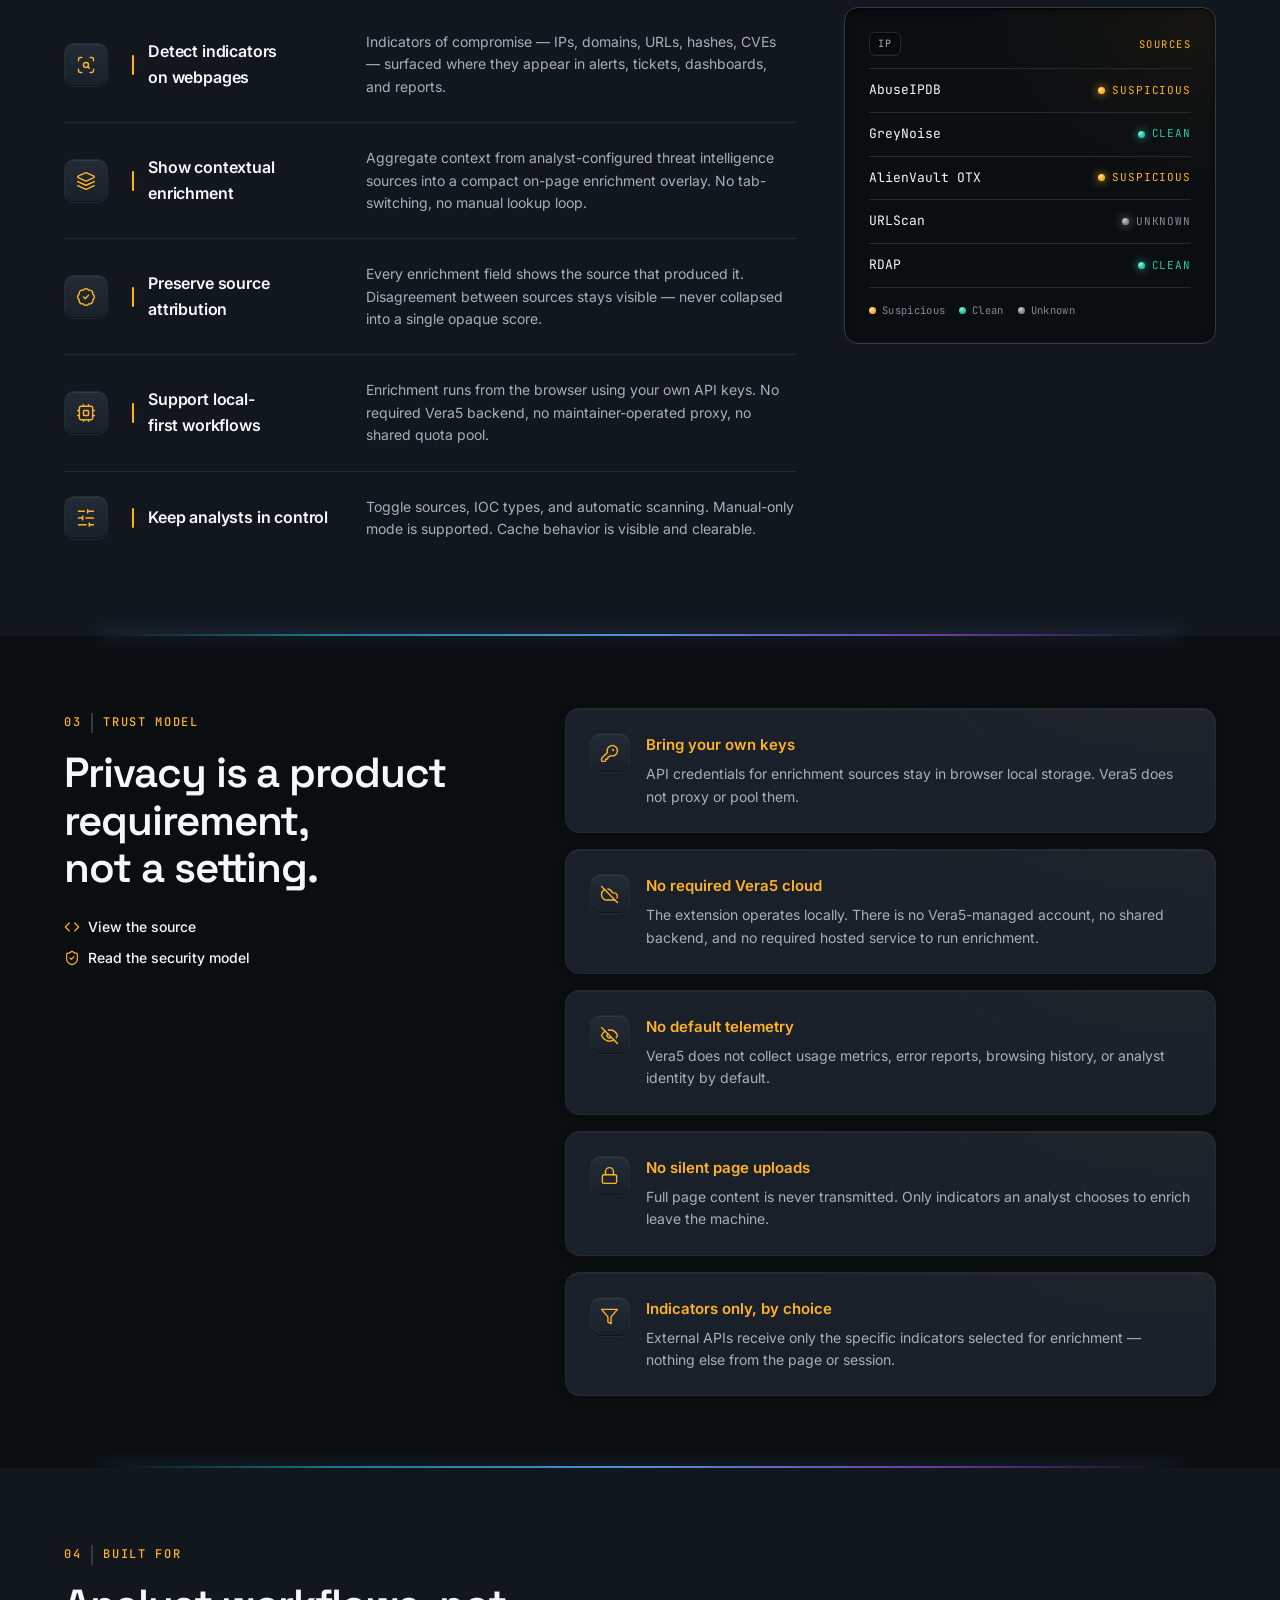
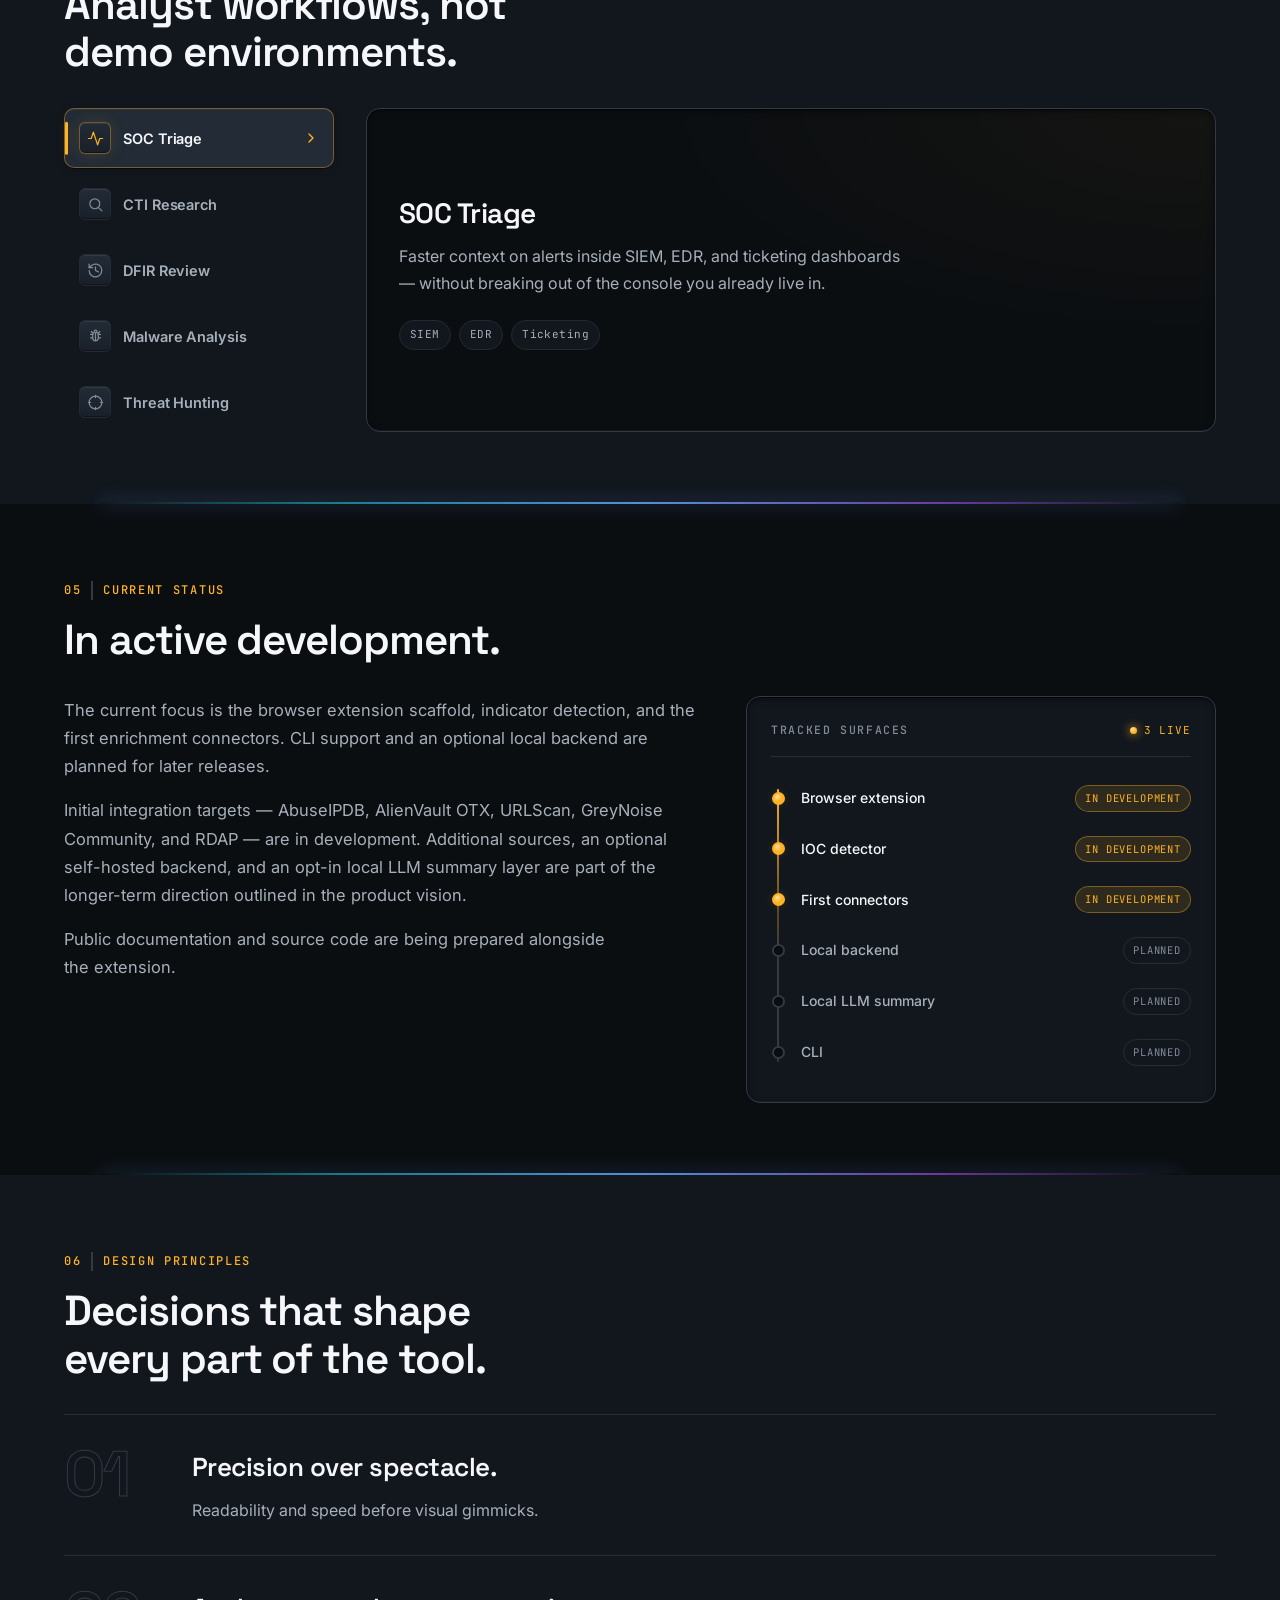
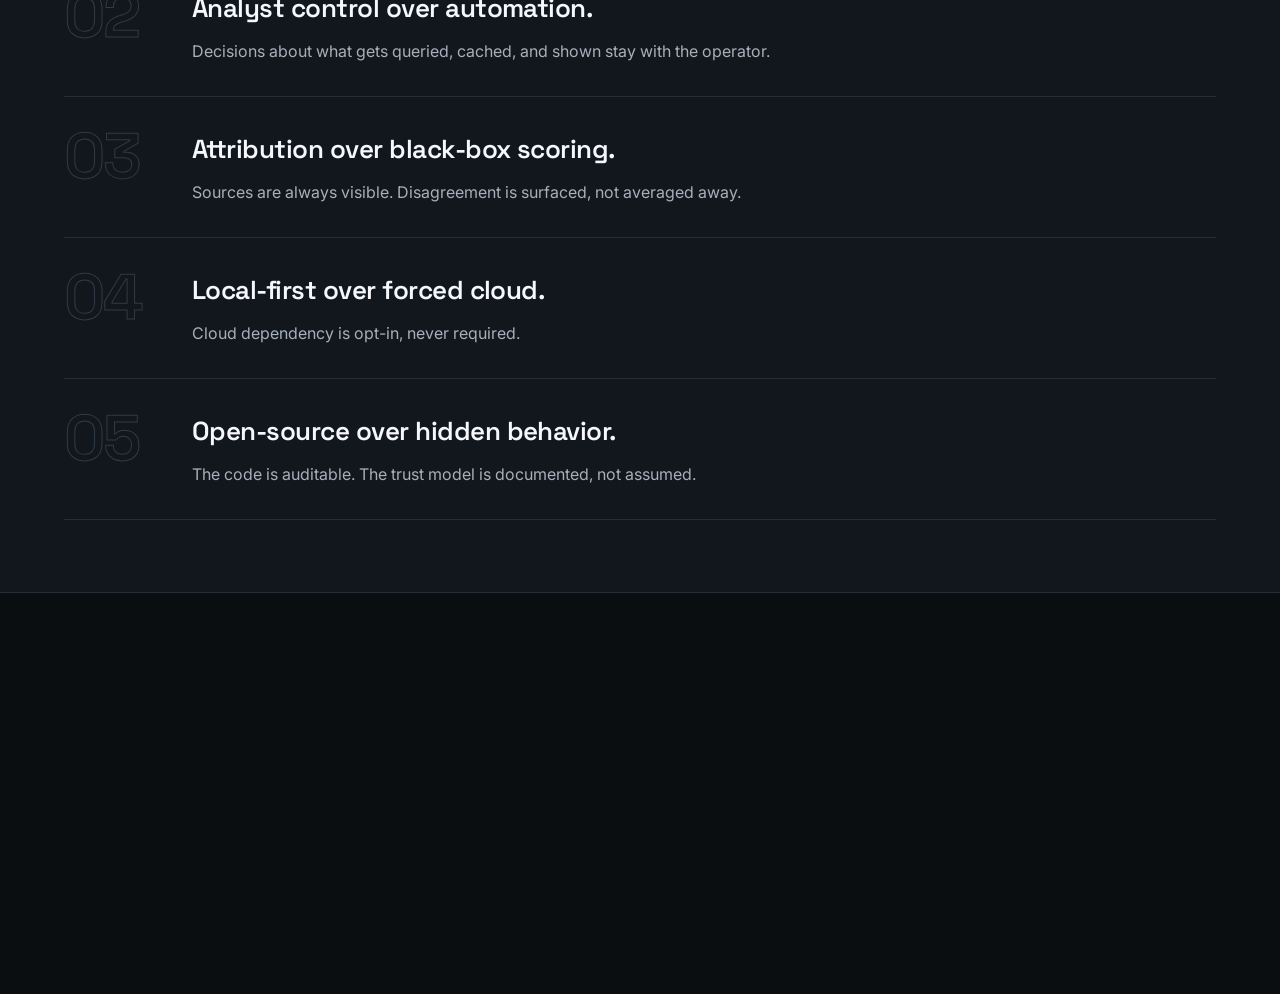
==== commit b7936868: "docs: Security Model + Product Vision" ====
--- a/frontend/index.html
+++ b/frontend/index.html
@@ -103,7 +103,7 @@
             View GitHub
             <svg viewBox="0 0 24 24" fill="none" stroke="currentColor" stroke-width="2" stroke-linecap="round" stroke-linejoin="round" aria-hidden="true" focusable="false"><line x1="5" y1="12" x2="19" y2="12"/><polyline points="12 5 19 12 12 19"/></svg>
           </a>
-          <a class="btn btn-secondary" href="#">Read Product Vision</a>
+          <a class="btn btn-secondary" href="/product-vision">Read Product Vision</a>
         </div>
         <ul class="hero-creds" aria-label="Project facts">
           <li><span class="cred-ico" aria-hidden="true"><svg viewBox="0 0 24 24" fill="none" stroke="currentColor" stroke-width="2" stroke-linecap="round" stroke-linejoin="round"><polyline points="16 18 22 12 16 6"/><polyline points="8 6 2 12 8 18"/></svg></span>Open source</li>
@@ -264,7 +264,7 @@
               <svg viewBox="0 0 24 24" fill="none" stroke="currentColor" stroke-width="1.75" stroke-linecap="round" stroke-linejoin="round" aria-hidden="true" focusable="false"><polyline points="16 18 22 12 16 6"/><polyline points="8 6 2 12 8 18"/></svg>
               View the source
             </a>
-            <a class="trust-link" href="#">
+            <a class="trust-link" href="/security-model">
               <svg viewBox="0 0 24 24" fill="none" stroke="currentColor" stroke-width="1.75" stroke-linecap="round" stroke-linejoin="round" aria-hidden="true" focusable="false"><path d="M20 13c0 5-3.5 7.5-7.66 8.95a1 1 0 0 1-.67-.01C7.5 20.5 4 18 4 13V6a1 1 0 0 1 1-1c2 0 4.5-1.2 6.24-2.72a1.17 1.17 0 0 1 1.52 0C14.51 3.81 17 5 19 5a1 1 0 0 1 1 1z"/><path d="m9 12 2 2 4-4"/></svg>
               Read the security model
             </a>
@@ -523,8 +523,8 @@
         <h4>Docs</h4>
         <ul>
           <li><a href="/how-to">How-To</a></li>
-          <li><a href="#">Product Vision</a></li>
-          <li><a href="#">Security Model</a></li>
+          <li><a href="/product-vision">Product Vision</a></li>
+          <li><a href="/security-model">Security Model</a></li>
         </ul>
       </div>
       <div class="footer-col">
